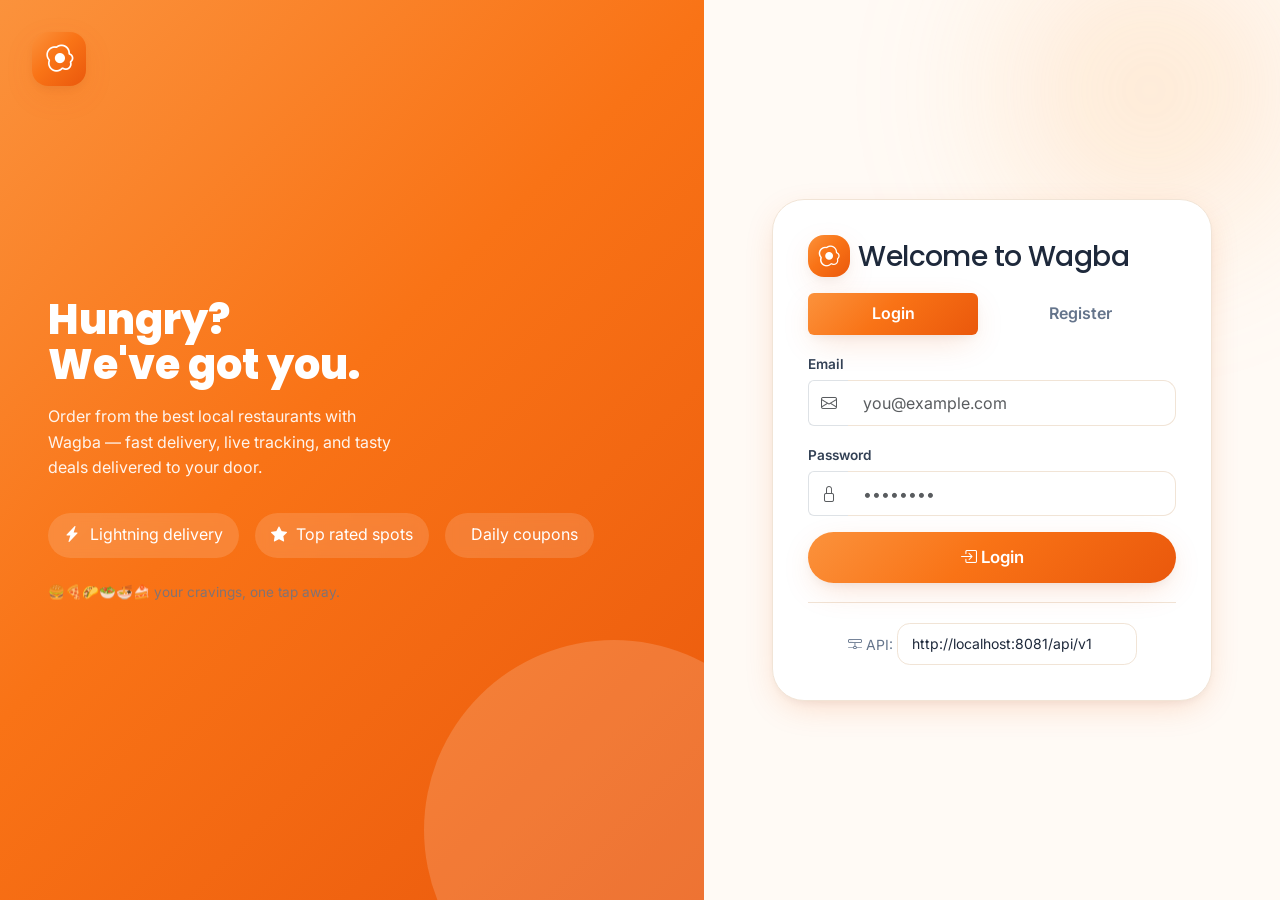
==== wagba-food-delivery-system-Frontend/index.html @ 75e18ef7 "Add vanilla frontend + driver live location & order tracking - Frontend: HTML/CSS/JS (Bootstrap) UI " ====
<!DOCTYPE html>
<html lang="en">
<head>
  <meta charset="UTF-8">
  <meta name="viewport" content="width=device-width, initial-scale=1.0">
  <title>Wagba — Welcome</title>
  <link href="https://cdn.jsdelivr.net/npm/bootstrap@5.3.3/dist/css/bootstrap.min.css" rel="stylesheet">
  <link rel="stylesheet" href="https://cdn.jsdelivr.net/npm/bootstrap-icons@1.11.3/font/bootstrap-icons.css">
  <link href="css/styles.css" rel="stylesheet">
</head>
<body class="bg-orbs">
  <div class="auth-wrap">
    <!-- ASIDE -->
    <aside class="auth-aside">
      <div class="logo-mark anim-float" style="position:absolute; top:2rem; left:2rem;"><i class="bi bi-egg-fried"></i></div>
      <div>
        <div class="big">Hungry?<br>We've got you.</div>
        <p class="sub">Order from the best local restaurants with Wagba — fast delivery, live tracking, and tasty deals delivered to your door.</p>
        <div class="feature-row">
          <div class="f"><i class="bi bi-lightning-charge-fill"></i> Lightning delivery</div>
          <div class="f"><i class="bi bi-star-fill"></i> Top rated spots</div>
          <div class="f"><i class="bi bi-ticket-percent"></i> Daily coupons</div>
        </div>
      </div>
      <div class="muted mt-4" style="opacity:.8; font-size:.85rem;">🍔🍕🌮🥗🍜🍰 your cravings, one tap away.</div>
    </aside>

    <!-- FORM -->
    <main class="auth-form-side">
      <div class="auth-card anim-fade-up">
        <div class="d-flex align-items-center gap-2 mb-3">
          <span class="logo-mark" style="width:42px;height:42px;font-size:1.3rem;"><i class="bi bi-egg-fried"></i></span>
          <h3 class="m-0">Welcome to Wagba</h3>
        </div>

        <ul class="nav nav-pills mb-3 gap-2" id="authTabs">
          <li class="nav-item flex-fill"><a class="nav-link active text-center" href="#" data-step="login">Login</a></li>
          <li class="nav-item flex-fill"><a class="nav-link text-center" href="#" data-step="register">Register</a></li>
        </ul>

        <div id="alertBox"></div>

        <form id="loginForm" onsubmit="return doLogin(event)">
          <div class="mb-3">
            <label class="form-label">Email</label>
            <div class="input-group">
              <span class="input-group-text bg-transparent border-end-0"><i class="bi bi-envelope text-muted"></i></span>
              <input type="email" class="form-control border-start-0" id="loginEmail" placeholder="you@example.com" required>
            </div>
          </div>
          <div class="mb-3">
            <label class="form-label">Password</label>
            <div class="input-group">
              <span class="input-group-text bg-transparent border-end-0"><i class="bi bi-lock text-muted"></i></span>
              <input type="password" class="form-control border-start-0" id="loginPassword" placeholder="••••••••" required>
            </div>
          </div>
          <button class="btn btn-brand w-100 btn-lg"><i class="bi bi-box-arrow-in-right"></i> Login</button>
        </form>

        <form id="registerForm" class="d-none" onsubmit="return doRegister(event)">
          <div class="mb-3">
            <label class="form-label">Full Name</label>
            <input type="text" class="form-control" id="regName" placeholder="John Doe" required>
          </div>
          <div class="mb-3">
            <label class="form-label">Email</label>
            <input type="email" class="form-control" id="regEmail" placeholder="you@example.com" required>
          </div>
          <div class="mb-3">
            <label class="form-label">Password</label>
            <input type="password" class="form-control" id="regPassword" placeholder="min 6 characters" minlength="6" required>
          </div>
          <button class="btn btn-brand w-100 btn-lg"><i class="bi bi-person-plus"></i> Create Account</button>
        </form>

        <div id="verifyBox" class="d-none">
          <div class="empty-state">
            <div class="ico"><i class="bi bi-envelope-check"></i></div>
            <p class="muted small">We sent a verification link/token. Paste the token below to continue.</p>
          </div>
          <div class="mb-3">
            <label class="form-label">Verification token</label>
            <input type="text" class="form-control text-center" id="verifyToken">
          </div>
          <button class="btn btn-brand w-100" onclick="doVerify()">Verify Email</button>
        </div>

        <div id="roleBox" class="d-none">
          <h5 class="text-center mb-3">Choose your role</h5>
          <div class="d-grid gap-2">
            <button class="btn btn-outline-brand" onclick="doSelectRole('CUSTOMER')"><i class="bi bi-bag-heart"></i> Customer</button>
            <button class="btn btn-outline-brand" onclick="doSelectRole('RESTAURANT_OWNER')"><i class="bi bi-shop"></i> Restaurant Owner</button>
            <button class="btn btn-outline-brand" onclick="doSelectRole('DRIVER')"><i class="bi bi-bicycle"></i> Driver</button>
          </div>
        </div>

        <div class="divider"></div>
        <p class="text-center muted small mb-0">
          <i class="bi bi-hdd-network"></i> API:
          <input id="apiInput" class="form-control form-control-sm d-inline" style="width:240px" value="">
        </p>
      </div>
    </main>
  </div>

  <script src="js/common.js"></script>
  <script>
    document.getElementById('apiInput').value = getApiBase();
    document.getElementById('apiInput').addEventListener('change', e => setApiBase(e.target.value));

    document.querySelectorAll('#authTabs .nav-link').forEach(a => {
      a.addEventListener('click', e => {
        e.preventDefault();
        document.querySelectorAll('#authTabs .nav-link').forEach(x => x.classList.remove('active'));
        a.classList.add('active');
        const step = a.dataset.step;
        document.getElementById('loginForm').classList.toggle('d-none', step !== 'login');
        document.getElementById('registerForm').classList.toggle('d-none', step !== 'register');
        clearAlert('alertBox');
      });
    });
    // style active pill
    const style = document.createElement('style');
    style.textContent = '.nav-pills .nav-link.active{background:var(--gradient);color:#fff;box-shadow:var(--shadow-lift);} .nav-pills .nav-link{color:var(--muted);font-weight:600;}';
    document.head.appendChild(style);

    async function doLogin(e) {
      e.preventDefault(); clearAlert('alertBox');
      try {
        const token = await api('/auth/login', 'POST', {
          email: document.getElementById('loginEmail').value,
          password: document.getElementById('loginPassword').value
        }, false);
        await afterAuth(token, true);
      } catch (err) { showAlert('alertBox','danger', err.message); }
    }

    async function doRegister(e) {
      e.preventDefault(); clearAlert('alertBox');
      const email = document.getElementById('regEmail').value;
      const password = document.getElementById('regPassword').value;
      try {
        await api('/auth/register', 'POST', {
          name: document.getElementById('regName').value, email, password
        }, false);
        sessionStorage.setItem('wagba_reg_email', email);
        sessionStorage.setItem('wagba_reg_password', password);
        document.getElementById('registerForm').classList.add('d-none');
        document.getElementById('verifyBox').classList.remove('d-none');
        showAlert('alertBox','success','Registered! Check your email (or server logs) for the token.');
      } catch (err) { showAlert('alertBox','danger', err.message); }
    }

    async function doVerify() {
      clearAlert('alertBox');
      try {
        await api('/auth/verify-email?token=' + encodeURIComponent(document.getElementById('verifyToken').value), 'GET', null, false);
        document.getElementById('verifyBox').classList.add('d-none');
        document.getElementById('roleBox').classList.remove('d-none');
        showAlert('alertBox','success','Email verified!');
      } catch (err) { showAlert('alertBox','danger', err.message); }
    }

    async function doSelectRole(role) {
      clearAlert('alertBox');
      const email = sessionStorage.getItem('wagba_reg_email');
      const password = sessionStorage.getItem('wagba_reg_password');
      try {
        await api('/auth/select-role?email=' + encodeURIComponent(email) + '&role=' + role, 'POST', null, false);
        const token = await api('/auth/login', 'POST', { email, password }, false);
        sessionStorage.removeItem('wagba_reg_email');
        sessionStorage.removeItem('wagba_reg_password');
        await afterAuth(token, true);
      } catch (err) { showAlert('alertBox','danger', err.message); }
    }
  </script>
</body>
</html>
---- wagba-food-delivery-system-Frontend/css/styles.css ----
/* =========================================================
   WAGBA — Design System (vanilla CSS, inspired by React UI)
   Palette: orange brand · amber accent · slate ink
   Fonts: Poppins (display) · Inter (body)
   ========================================================= */
@import url('https://fonts.googleapis.com/css2?family=Inter:wght@400;500;600;700&family=Poppins:wght@500;600;700;800&display=swap');

:root {
  /* brand orange (tailwind orange scale) */
  --brand-50:#FFF7ED; --brand-100:#FFEDD5; --brand-200:#FED7AA; --brand-300:#FDBA74;
  --brand-400:#FB923C; --brand-500:#F97316; --brand-600:#EA580C; --brand-700:#C2410C;
  /* accent amber */
  --accent-400:#FACC15; --accent-500:#EAB308; --accent-600:#CA8A04;
  /* ink slate */
  --ink-50:#F8FAFC; --ink-100:#F1F5F9; --ink-200:#E2E8F0; --ink-300:#CBD5E1;
  --ink-400:#94A3B8; --ink-500:#64748B; --ink-600:#475569; --ink-700:#334155;
  --ink-800:#1E293B; --ink-900:#0F172A; --ink-950:#020617;

  --bg:#FFFaf5;
  --surface:#ffffff;
  --surface-2:#FFF7ED;
  --text:#1E293B;
  --muted:#64748B;
  --border:#F1E4D6;
  --radius:1rem;
  --radius-lg:1.5rem;
  --radius-xl:2rem;
  --shadow-soft:0 2px 16px -2px rgb(2 6 23 / .06), 0 4px 24px -6px rgb(2 6 23 / .05);
  --shadow-lift:0 10px 34px -8px rgb(234 88 12 / .22), 0 4px 12px -4px rgb(2 6 23 / .08);
  --shadow-glow:0 0 0 4px rgb(249 115 22 / .18);
  --gradient:linear-gradient(135deg,#FB923C 0%,#F97316 45%,#EA580C 100%);
  --gradient-soft:linear-gradient(135deg,#FFF7ED 0%,#FFEDD5 100%);
}

[data-theme="dark"] {
  --bg:#0B0F17; --surface:#121826; --surface-2:#1A2233;
  --text:#E2E8F0; --muted:#94A3B8; --border:#243047;
  --brand-50:#FFF7ED; --shadow-soft:0 2px 16px -2px rgb(0 0 0 / .4);
  --shadow-lift:0 10px 34px -8px rgb(249 115 22 / .35);
  --gradient-soft:linear-gradient(135deg,#1A2233 0%,#121826 100%);
}

* { box-sizing:border-box; }
html { scroll-behavior:smooth; }
body {
  margin:0; background:var(--bg); color:var(--text);
  font-family:'Inter',system-ui,sans-serif; line-height:1.6;
  -webkit-font-smoothing:antialiased;
}
h1,h2,h3,h4,h5,.display-font { font-family:'Poppins',sans-serif; letter-spacing:-.02em; }
a { text-decoration:none; color:inherit; }

/* ---------- background decoration ---------- */
.bg-orbs::before, .bg-orbs::after {
  content:""; position:fixed; border-radius:50%; filter:blur(70px); opacity:.35; z-index:-1;
}
.bg-orbs::before { width:420px; height:420px; background:radial-gradient(circle,#FDBA74,transparent 70%); top:-120px; right:-80px; }
.bg-orbs::after { width:360px; height:360px; background:radial-gradient(circle,#FACC15,transparent 70%); bottom:-120px; left:-60px; }

/* ---------- navbar ---------- */
.wagba-nav {
  position:sticky; top:0; z-index:1030;
  display:flex; align-items:center; gap:1rem;
  padding:.7rem 1.4rem;
  background:rgba(255,255,255,.72); backdrop-filter:blur(14px);
  border-bottom:1px solid var(--border);
}
[data-theme="dark"] .wagba-nav { background:rgba(18,24,38,.72); }
.wagba-nav .brand {
  display:flex; align-items:center; gap:.55rem; font-family:'Poppins'; font-weight:800;
  font-size:1.35rem; color:var(--ink-900);
}
.wagba-nav .brand .logo {
  width:38px; height:38px; border-radius:12px; display:grid; place-items:center;
  background:var(--gradient); color:#fff; font-size:1.2rem; box-shadow:var(--shadow-lift);
}
.wagba-nav .spacer { flex:1; }
.chip {
  display:flex; align-items:center; gap:.5rem; padding:.35rem .7rem; border-radius:999px;
  background:var(--surface-2); border:1px solid var(--border); font-size:.85rem;
}
.chip .avatar {
  width:28px; height:28px; border-radius:50%; background:var(--gradient); color:#fff;
  display:grid; place-items:center; font-weight:700; font-size:.8rem;
}
.role-pill { background:var(--brand-500); color:#fff; border:none; }

.icon-btn {
  width:38px; height:38px; border-radius:11px; border:1px solid var(--border);
  background:var(--surface); color:var(--text); display:grid; place-items:center; cursor:pointer;
  transition:.2s;
}
.icon-btn:hover { border-color:var(--brand-400); color:var(--brand-600); transform:translateY(-1px); }

.api-box { display:flex; align-items:center; gap:.4rem; }
.api-box input { width:230px; }

/* ---------- buttons ---------- */
.btn { font-weight:600; border-radius:999px; padding:.6rem 1.25rem; transition:.22s; font-family:'Inter'; }
.btn:focus { box-shadow:var(--shadow-glow); }
.btn-brand { background:var(--gradient); color:#fff; border:none; box-shadow:var(--shadow-lift); }
.btn-brand:hover { color:#fff; transform:translateY(-2px); box-shadow:0 14px 40px -8px rgb(234 88 12 / .4); }
.btn-brand:active { transform:translateY(0); }
.btn-soft { background:var(--brand-50); color:var(--brand-700); border:1px solid var(--brand-200); }
.btn-soft:hover { background:var(--brand-100); color:var(--brand-700); }
.btn-outline-brand { border:1.5px solid var(--brand-400); color:var(--brand-600); background:transparent; }
.btn-outline-brand:hover { background:var(--brand-500); color:#fff; }
.btn-sm { padding:.4rem .9rem; font-size:.85rem; }
.btn-lg { padding:.8rem 1.8rem; font-size:1.05rem; }

/* ---------- cards ---------- */
.card, .wagba-card {
  background:var(--surface); border:1px solid var(--border); border-radius:var(--radius-lg);
  box-shadow:var(--shadow-soft); overflow:hidden; transition:.25s;
}
.card:hover, .wagba-card:hover { transform:translateY(-4px); box-shadow:var(--shadow-lift); }
.card-img-top { background:var(--gradient-soft); height:150px; object-fit:cover; width:100%; }
.card-body { padding:1.1rem 1.2rem; }
.card-title { font-family:'Poppins'; font-weight:700; font-size:1.05rem; margin:0 0 .25rem; }
.card-text { color:var(--muted); font-size:.9rem; }
.card-footer { background:transparent; border-top:1px solid var(--border); padding:.9rem 1.2rem; }

/* ---------- stat cards ---------- */
.stat-card {
  background:var(--surface); border:1px solid var(--border); border-radius:var(--radius-lg);
  padding:1.2rem 1.3rem; box-shadow:var(--shadow-soft); display:flex; align-items:center; gap:1rem;
}
.stat-card .ico { width:48px; height:48px; border-radius:14px; display:grid; place-items:center; font-size:1.4rem; background:var(--brand-50); color:var(--brand-600); }
.stat-card .num { font-family:'Poppins'; font-weight:800; font-size:1.6rem; line-height:1; }
.stat-card .lbl { color:var(--muted); font-size:.85rem; }

/* ---------- badges ---------- */
.badge { font-weight:600; border-radius:999px; padding:.35em .7em; font-size:.72rem; }
.badge.bg-warning { background:var(--accent-400)!important; color:#3b2f00!important; }
.badge.bg-success { background:#16a34a!important; color:#fff!important; }
.badge.bg-danger { background:#ef4444!important; color:#fff!important; }
.badge.bg-info { background:#0ea5e9!important; color:#fff!important; }
.badge.bg-primary { background:var(--brand-500)!important; color:#fff!important; }
.badge.bg-secondary { background:var(--ink-400)!important; color:#fff!important; }
.badge.bg-light { background:var(--surface-2)!important; color:var(--brand-700)!important; border:1px solid var(--border); }

/* ---------- forms ---------- */
.form-control, .form-select {
  border-radius:.8rem; padding:.6rem .9rem; border:1px solid var(--border);
  background:var(--surface); color:var(--text); transition:.2s;
}
.form-control:focus, .form-select:focus {
  border-color:var(--brand-400); box-shadow:var(--shadow-glow); background:var(--surface);
}
.form-label { font-weight:600; font-size:.85rem; color:var(--ink-700); margin-bottom:.3rem; }

/* ---------- tables ---------- */
.table { --bs-table-bg:transparent; }
.table > :not(caption) > * > * { border-color:var(--border); padding:.85rem 1rem; }
.table thead th { font-family:'Poppins'; font-size:.8rem; text-transform:uppercase; letter-spacing:.04em; color:var(--muted); }
.table tbody tr { transition:.15s; }
.table tbody tr:hover { background:var(--surface-2); }

/* ---------- alerts ---------- */
.alert { border-radius:var(--radius); border:none; }
.alert-success { background:#dcfce7; color:#14532d; }
.alert-danger { background:#fee2e2; color:#7f1d1d; }
.alert-warning { background:#fef9c3; color:#713f12; }
.alert-info { background:#e0f2fe; color:#0c4a6e; }

/* ---------- sidebar (dashboards) ---------- */
.dash-layout { display:flex; min-height:100vh; }
.wagba-side {
  width:250px; flex-shrink:0; padding:1.4rem 1rem; border-right:1px solid var(--border);
  background:var(--surface); position:sticky; top:0; height:100vh; overflow:auto;
}
.wagba-side .side-brand { display:flex; align-items:center; gap:.6rem; font-family:'Poppins'; font-weight:800; font-size:1.2rem; margin-bottom:1.4rem; }
.wagba-side .nav-link {
  display:flex; align-items:center; gap:.75rem; padding:.7rem .9rem; border-radius:.9rem;
  color:var(--muted); font-weight:500; transition:.18s; margin-bottom:.25rem;
}
.wagba-side .nav-link i { font-size:1.1rem; }
.wagba-side .nav-link:hover { background:var(--surface-2); color:var(--brand-600); }
.wagba-side .nav-link.active { background:var(--gradient); color:#fff; box-shadow:var(--shadow-lift); }
.wagba-main { flex:1; padding:1.8rem 2rem; min-width:0; }
.section-title { font-family:'Poppins'; font-weight:700; margin:.2rem 0 1.2rem; }

/* ---------- hero (auth) ---------- */
.auth-wrap { display:grid; grid-template-columns:1.1fr .9fr; min-height:100vh; }
.auth-aside {
  background:var(--gradient); color:#fff; padding:3rem; display:flex; flex-direction:column; justify-content:center;
  position:relative; overflow:hidden;
}
.auth-aside::after {
  content:""; position:absolute; width:380px; height:380px; border-radius:50%;
  background:rgba(255,255,255,.16); bottom:-120px; right:-100px;
}
.auth-aside .big { font-family:'Poppins'; font-weight:800; font-size:2.6rem; line-height:1.1; }
.auth-aside .sub { opacity:.92; max-width:36ch; margin-top:1rem; }
.auth-card {
  background:var(--surface); border:1px solid var(--border); border-radius:var(--radius-xl);
  box-shadow:var(--shadow-lift); padding:2.2rem; width:100%; max-width:440px;
}
.auth-form-side { display:grid; place-items:center; padding:2rem; }
.feature-row { display:flex; gap:1rem; margin-top:2rem; flex-wrap:wrap; }
.feature-row .f { display:flex; align-items:center; gap:.6rem; background:rgba(255,255,255,.14); padding:.6rem 1rem; border-radius:999px; backdrop-filter:blur(6px); }

/* ---------- logo mark ---------- */
.logo-mark {
  width:54px; height:54px; border-radius:16px; display:grid; place-items:center;
  background:var(--gradient); color:#fff; font-size:1.7rem; box-shadow:var(--shadow-lift);
}

/* ---------- misc ---------- */
.divider { height:1px; background:var(--border); margin:1.2rem 0; }
.muted { color:var(--muted); }
.empty-state { text-align:center; padding:3rem 1rem; color:var(--muted); }
.empty-state .ico { font-size:2.6rem; opacity:.5; }
.price-tag { font-family:'Poppins'; font-weight:700; color:var(--brand-600); }
.star { color:var(--accent-500); }

/* ---------- toast ---------- */
.toast-wrap { position:fixed; top:1rem; right:1rem; z-index:1090; display:flex; flex-direction:column; gap:.6rem; }
.toast-wagba {
  min-width:260px; max-width:360px; background:var(--surface); border:1px solid var(--border);
  border-left:4px solid var(--brand-500); border-radius:.9rem; padding:.8rem 1rem;
  box-shadow:var(--shadow-lift); animation:fade-up .35s ease both;
}
.toast-wagba.ok { border-left-color:#16a34a; }
.toast-wagba.err { border-left-color:#ef4444; }
.toast-wagba .t-title { font-weight:700; font-size:.9rem; }
.toast-wagba .t-msg { font-size:.85rem; color:var(--muted); }

/* ---------- modal ---------- */
.modal-content { border:none; border-radius:var(--radius-lg); box-shadow:var(--shadow-lift); background:var(--surface); }
.modal-header, .modal-footer { border-color:var(--border); }

/* ---------- animations ---------- */
@keyframes fade-up { 0%{opacity:0; transform:translateY(12px);} 100%{opacity:1; transform:translateY(0);} }
@keyframes pulse-ring { 0%{transform:scale(.85); opacity:.7;} 100%{transform:scale(1.6); opacity:0;} }
@keyframes floaty { 0%,100%{transform:translateY(0);} 50%{transform:translateY(-8px);} }
.anim-fade-up { animation:fade-up .5s ease both; }
.anim-float { animation:floaty 4s ease-in-out infinite; }
.pulse-dot { position:relative; }
.pulse-dot::after { content:""; position:absolute; inset:0; border-radius:50%; background:var(--brand-500); animation:pulse-ring 1.6s infinite; }

/* ---------- responsive ---------- */
@media (max-width: 920px) {
  .auth-wrap { grid-template-columns:1fr; }
  .auth-aside { display:none; }
  .dash-layout { flex-direction:column; }
  .wagba-side { width:100%; height:auto; position:static; border-right:none; border-bottom:1px solid var(--border); display:flex; gap:.4rem; overflow:auto; }
  .wagba-side .nav-link { margin-bottom:0; white-space:nowrap; }
  .wagba-side .side-brand { display:none; }
  .api-box input { width:140px; }
}
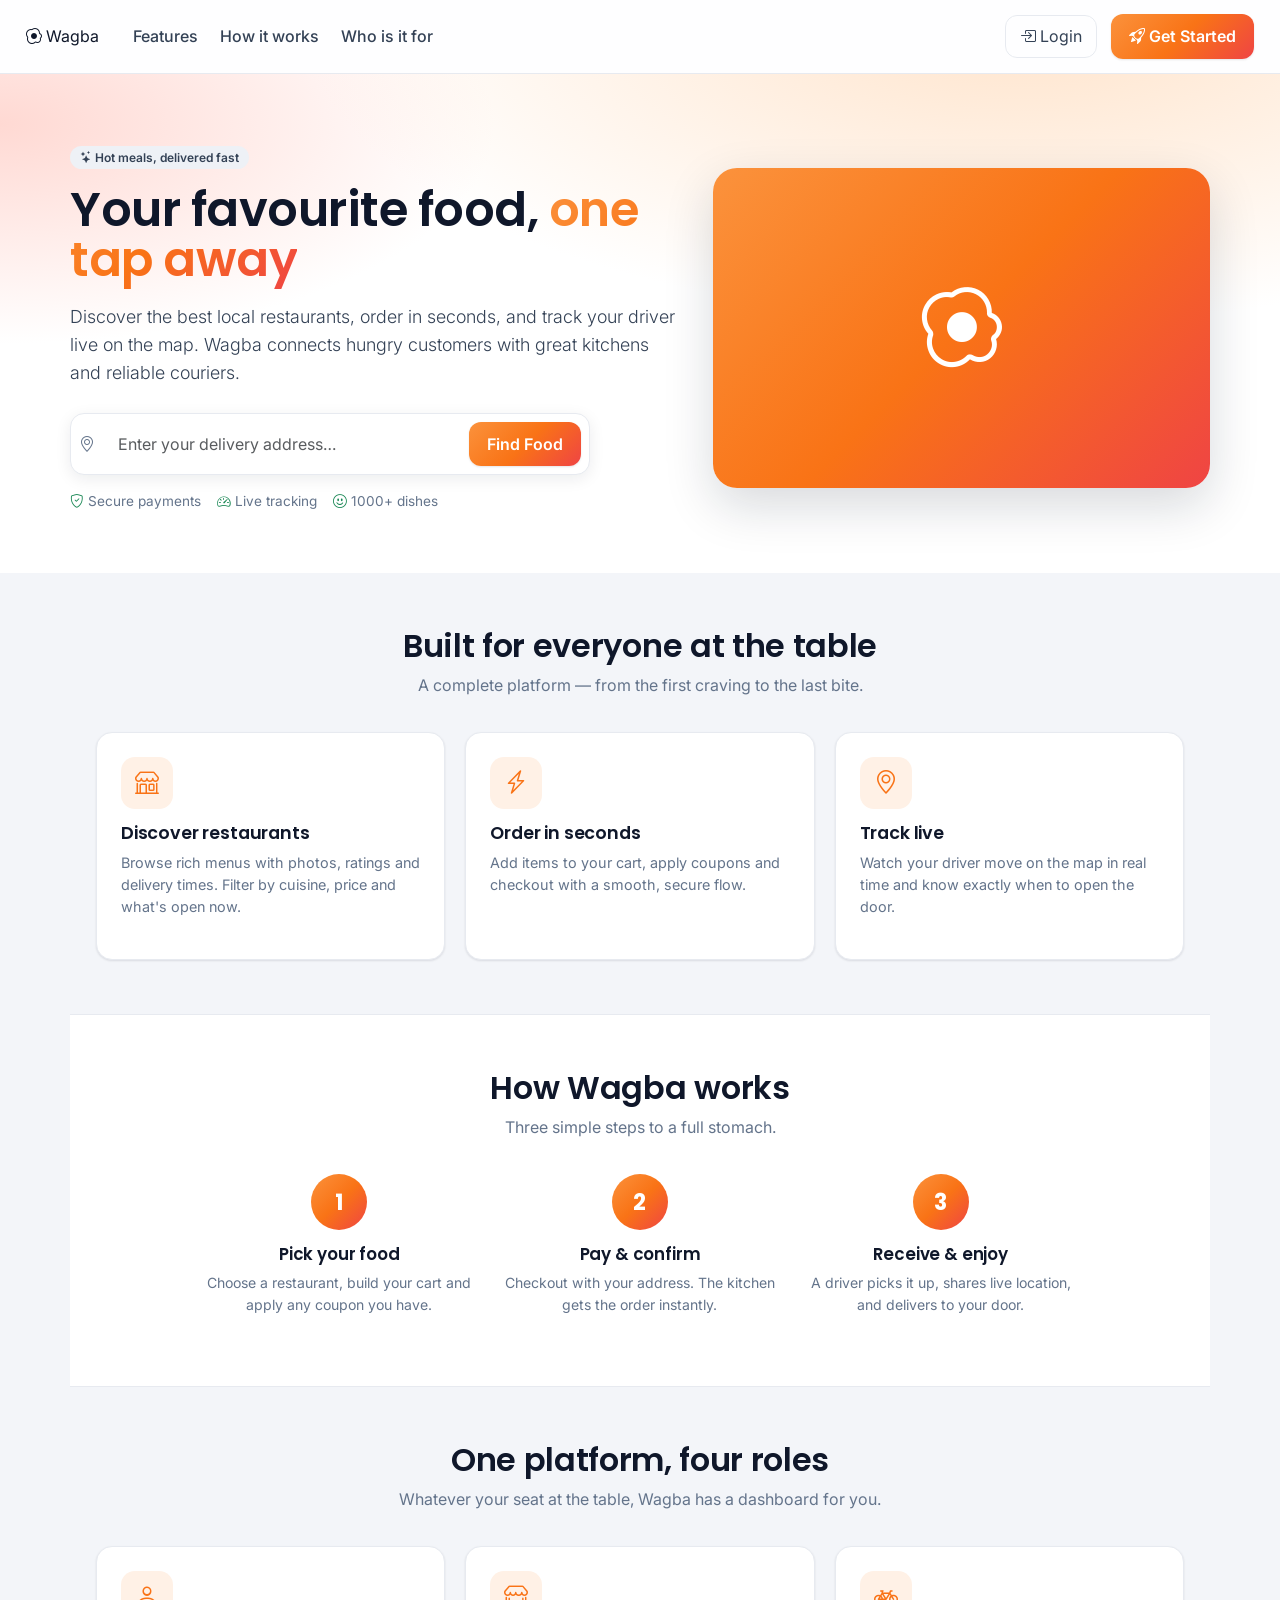
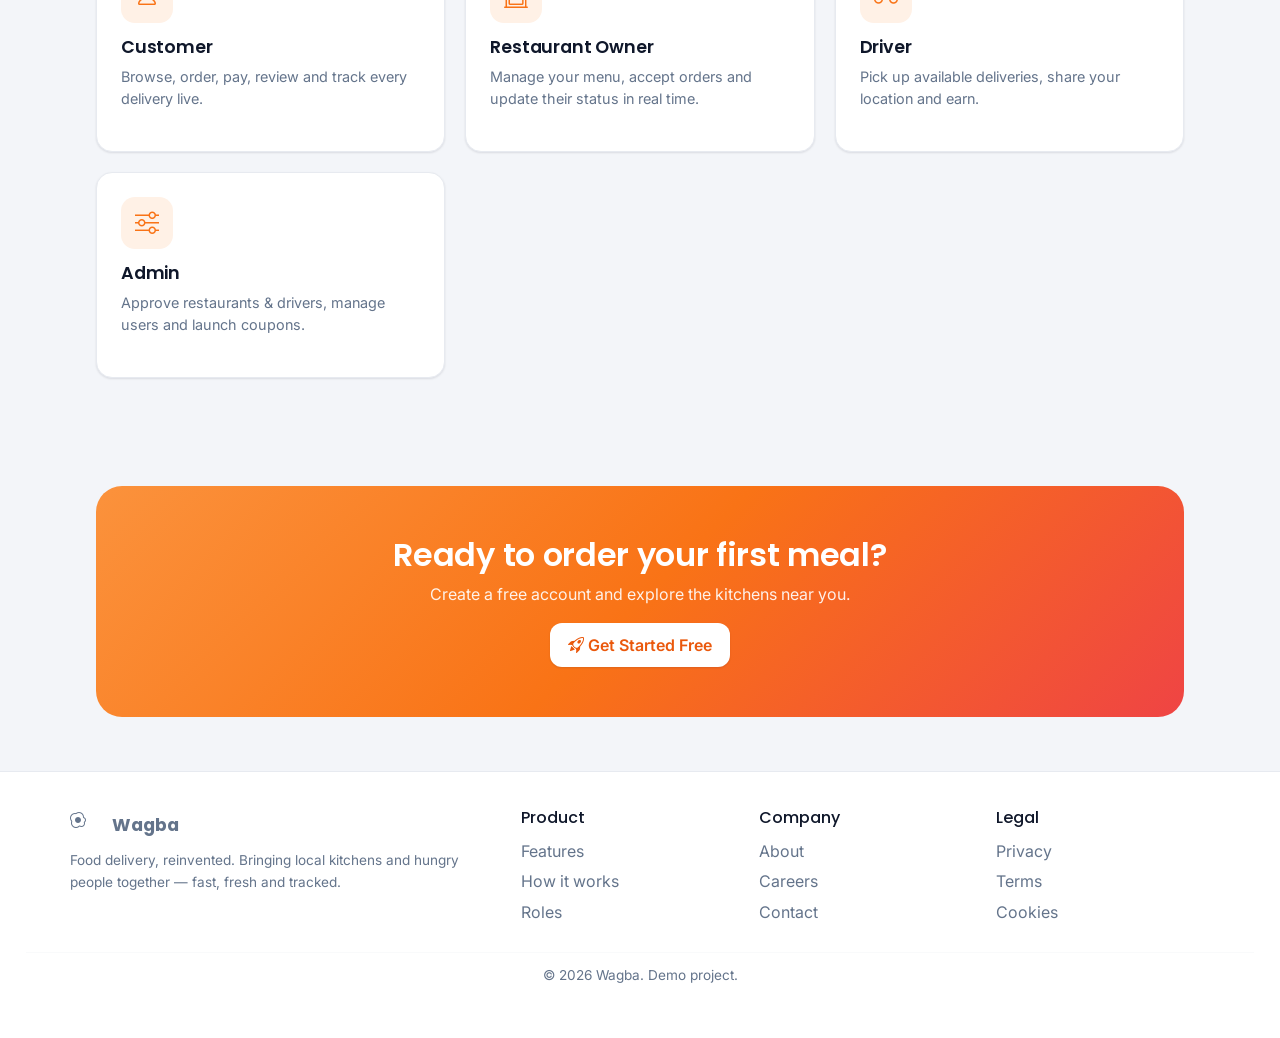
==== commit e8480c4d: "Redesign Wagba frontend with professional role dashboards; fix admin/users null-role NPE" ====
--- a/wagba-food-delivery-system-Frontend/index.html
+++ b/wagba-food-delivery-system-Frontend/index.html
@@ -3,177 +3,266 @@
 <head>
   <meta charset="UTF-8">
   <meta name="viewport" content="width=device-width, initial-scale=1.0">
-  <title>Wagba — Welcome</title>
+  <title>Wagba — Food Delivery, reinvented</title>
+  <link href="https://fonts.googleapis.com/css2?family=Inter:wght@400;500;600;700&family=Poppins:wght@500;600;700&display=swap" rel="stylesheet">
   <link href="https://cdn.jsdelivr.net/npm/bootstrap@5.3.3/dist/css/bootstrap.min.css" rel="stylesheet">
-  <link rel="stylesheet" href="https://cdn.jsdelivr.net/npm/bootstrap-icons@1.11.3/font/bootstrap-icons.css">
+  <link href="https://cdn.jsdelivr.net/npm/bootstrap-icons@1.11.3/font/bootstrap-icons.min.css" rel="stylesheet">
   <link href="css/styles.css" rel="stylesheet">
 </head>
-<body class="bg-orbs">
-  <div class="auth-wrap">
-    <!-- ASIDE -->
-    <aside class="auth-aside">
-      <div class="logo-mark anim-float" style="position:absolute; top:2rem; left:2rem;"><i class="bi bi-egg-fried"></i></div>
-      <div>
-        <div class="big">Hungry?<br>We've got you.</div>
-        <p class="sub">Order from the best local restaurants with Wagba — fast delivery, live tracking, and tasty deals delivered to your door.</p>
-        <div class="feature-row">
-          <div class="f"><i class="bi bi-lightning-charge-fill"></i> Lightning delivery</div>
-          <div class="f"><i class="bi bi-star-fill"></i> Top rated spots</div>
-          <div class="f"><i class="bi bi-ticket-percent"></i> Daily coupons</div>
-        </div>
+<body>
+
+<!-- Landing nav -->
+<nav class="landing-nav">
+  <a class="brand" href="index.html"><span class="logo"><i class="bi bi-egg-fried"></i></span> Wagba</a>
+  <div class="links">
+    <a href="#features">Features</a>
+    <a href="#how">How it works</a>
+    <a href="#roles">Who is it for</a>
+  </div>
+  <div class="spacer"></div>
+  <button class="btn-ghost" onclick="openAuth('login')"><i class="bi bi-box-arrow-in-right"></i> Login</button>
+  <button class="btn-brand" onclick="openAuth('register')"><i class="bi bi-rocket-takeoff"></i> Get Started</button>
+</nav>
+
+<!-- Hero -->
+<header class="hero">
+  <div class="hero-grid">
+    <div>
+      <span class="badge-soft"><i class="bi bi-stars"></i> Hot meals, delivered fast</span>
+      <h1 class="mt-3">Your favourite food, <span class="gradient-text">one tap away</span></h1>
+      <p class="lead">Discover the best local restaurants, order in seconds, and track your driver live on the map. Wagba connects hungry customers with great kitchens and reliable couriers.</p>
+      <div class="hero-search">
+        <i class="bi bi-geo-alt" style="align-self:center;color:var(--muted)"></i>
+        <input id="heroSearch" class="form-control" placeholder="Enter your delivery address…">
+        <button class="btn-brand" onclick="openAuth('register')">Find Food</button>
       </div>
-      <div class="muted mt-4" style="opacity:.8; font-size:.85rem;">🍔🍕🌮🥗🍜🍰 your cravings, one tap away.</div>
-    </aside>
-
-    <!-- FORM -->
-    <main class="auth-form-side">
-      <div class="auth-card anim-fade-up">
-        <div class="d-flex align-items-center gap-2 mb-3">
-          <span class="logo-mark" style="width:42px;height:42px;font-size:1.3rem;"><i class="bi bi-egg-fried"></i></span>
-          <h3 class="m-0">Welcome to Wagba</h3>
-        </div>
-
-        <ul class="nav nav-pills mb-3 gap-2" id="authTabs">
-          <li class="nav-item flex-fill"><a class="nav-link active text-center" href="#" data-step="login">Login</a></li>
-          <li class="nav-item flex-fill"><a class="nav-link text-center" href="#" data-step="register">Register</a></li>
-        </ul>
+      <div class="mt-3 d-flex gap-3 small muted">
+        <span><i class="bi bi-shield-check text-success"></i> Secure payments</span>
+        <span><i class="bi bi-speedometer2 text-success"></i> Live tracking</span>
+        <span><i class="bi bi-emoji-smile text-success"></i> 1000+ dishes</span>
+      </div>
+    </div>
+    <div class="hero-art">
+      <i class="bi bi-egg-fried"></i>
+    </div>
+  </div>
+</header>
+
+<!-- Features -->
+<section class="section" id="features">
+  <h2>Built for everyone at the table</h2>
+  <p class="lead-c">A complete platform — from the first craving to the last bite.</p>
+  <div class="feat-grid">
+    <div class="feat">
+      <div class="ic"><i class="bi bi-shop"></i></div>
+      <h4>Discover restaurants</h4>
+      <p>Browse rich menus with photos, ratings and delivery times. Filter by cuisine, price and what's open now.</p>
+    </div>
+    <div class="feat">
+      <div class="ic"><i class="bi bi-lightning-charge"></i></div>
+      <h4>Order in seconds</h4>
+      <p>Add items to your cart, apply coupons and checkout with a smooth, secure flow.</p>
+    </div>
+    <div class="feat">
+      <div class="ic"><i class="bi bi-geo-alt"></i></div>
+      <h4>Track live</h4>
+      <p>Watch your driver move on the map in real time and know exactly when to open the door.</p>
+    </div>
+  </div>
+</section>
+
+<!-- How it works -->
+<section class="section" id="how" style="background:var(--surface);border-top:1px solid var(--line);border-bottom:1px solid var(--line);">
+  <h2>How Wagba works</h2>
+  <p class="lead-c">Three simple steps to a full stomach.</p>
+  <div class="steps">
+    <div class="step-card">
+      <div class="num">1</div>
+      <h5>Pick your food</h5>
+      <p>Choose a restaurant, build your cart and apply any coupon you have.</p>
+    </div>
+    <div class="step-card">
+      <div class="num">2</div>
+      <h5>Pay & confirm</h5>
+      <p>Checkout with your address. The kitchen gets the order instantly.</p>
+    </div>
+    <div class="step-card">
+      <div class="num">3</div>
+      <h5>Receive & enjoy</h5>
+      <p>A driver picks it up, shares live location, and delivers to your door.</p>
+    </div>
+  </div>
+</section>
+
+<!-- Roles -->
+<section class="section" id="roles">
+  <h2>One platform, four roles</h2>
+  <p class="lead-c">Whatever your seat at the table, Wagba has a dashboard for you.</p>
+  <div class="feat-grid">
+    <div class="feat">
+      <div class="ic"><i class="bi bi-person"></i></div>
+      <h4>Customer</h4>
+      <p>Browse, order, pay, review and track every delivery live.</p>
+    </div>
+    <div class="feat">
+      <div class="ic"><i class="bi bi-shop-window"></i></div>
+      <h4>Restaurant Owner</h4>
+      <p>Manage your menu, accept orders and update their status in real time.</p>
+    </div>
+    <div class="feat">
+      <div class="ic"><i class="bi bi-bicycle"></i></div>
+      <h4>Driver</h4>
+      <p>Pick up available deliveries, share your location and earn.</p>
+    </div>
+    <div class="feat">
+      <div class="ic"><i class="bi bi-sliders"></i></div>
+      <h4>Admin</h4>
+      <p>Approve restaurants & drivers, manage users and launch coupons.</p>
+    </div>
+  </div>
+</section>
+
+<!-- CTA -->
+<section class="section">
+  <div class="cta">
+    <h2>Ready to order your first meal?</h2>
+    <p>Create a free account and explore the kitchens near you.</p>
+    <button class="btn-brand" style="background:#fff;color:var(--brand-dark)" onclick="openAuth('register')"><i class="bi bi-rocket-takeoff"></i> Get Started Free</button>
+  </div>
+</section>
+
+<!-- Footer -->
+<footer class="footer">
+  <div class="grid">
+    <div>
+      <div class="d-flex align-center gap-2 mb-2"><span class="logo" style="width:34px;height:34px;font-size:1rem"><i class="bi bi-egg-fried"></i></span> <b style="font-family:var(--display);font-size:1.1rem">Wagba</b></div>
+      <p class="small">Food delivery, reinvented. Bringing local kitchens and hungry people together — fast, fresh and tracked.</p>
+    </div>
+    <div><h6>Product</h6><a href="#features">Features</a><a href="#how">How it works</a><a href="#roles">Roles</a></div>
+    <div><h6>Company</h6><a href="#">About</a><a href="#">Careers</a><a href="#">Contact</a></div>
+    <div><h6>Legal</h6><a href="#">Privacy</a><a href="#">Terms</a><a href="#">Cookies</a></div>
+  </div>
+  <hr style="border-color:var(--line);margin:24px 0 12px">
+  <p class="small text-center">© 2026 Wagba. Demo project.</p>
+</footer>
+
+<!-- Auth Modal -->
+<div class="modal fade" id="authModal" tabindex="-1">
+  <div class="modal-dialog modal-dialog-centered">
+    <div class="modal-content">
+      <div class="modal-body p-4">
+        <div class="d-flex justify-between align-center mb-3">
+          <h4 class="modal-title" id="authTitle">Welcome back</h4>
+          <button class="icon-btn" data-bs-dismiss="modal"><i class="bi bi-x-lg"></i></button>
+        </div>
+
+        <div class="auth-tabs mb-3">
+          <button id="tabLogin" class="active" onclick="setAuthTab('login')">Login</button>
+          <button id="tabRegister" onclick="setAuthTab('register')">Register</button>
+        </div>
 
         <div id="alertBox"></div>
 
-        <form id="loginForm" onsubmit="return doLogin(event)">
-          <div class="mb-3">
-            <label class="form-label">Email</label>
-            <div class="input-group">
-              <span class="input-group-text bg-transparent border-end-0"><i class="bi bi-envelope text-muted"></i></span>
-              <input type="email" class="form-control border-start-0" id="loginEmail" placeholder="you@example.com" required>
-            </div>
+        <!-- Login -->
+        <div id="loginView">
+          <div class="mb-2"><label class="form-label">Email</label><input id="lEmail" class="form-control" placeholder="you@example.com"></div>
+          <div class="mb-3"><label class="form-label">Password</label><input id="lPass" type="password" class="form-control" placeholder="••••••••"></div>
+          <button class="btn-brand w-100" onclick="doLogin()">Login</button>
+          <div class="mt-2 text-center small"><a href="#" onclick="setAuthTab('forgot');return false;">Forgot password?</a></div>
+        </div>
+
+        <!-- Register -->
+        <div id="registerView" class="d-none">
+          <div class="mb-2"><label class="form-label">Full name</label><input id="rName" class="form-control" placeholder="Ahmed"></div>
+          <div class="mb-2"><label class="form-label">Email</label><input id="rEmail" class="form-control" placeholder="you@example.com"></div>
+          <div class="mb-2"><label class="form-label">Password</label><input id="rPass" type="password" class="form-control" placeholder="At least 8 characters"></div>
+          <div class="mb-3"><label class="form-label">I want to</label>
+            <select id="rRole" class="form-select">
+              <option value="CUSTOMER">Order food (Customer)</option>
+              <option value="RESTAURANT_OWNER">Open a restaurant</option>
+              <option value="DRIVER">Deliver with Wagba</option>
+            </select></div>
+          <button class="btn-brand w-100" onclick="doRegister()">Create account</button>
+        </div>
+
+        <!-- Verify -->
+        <div id="verifyView" class="d-none">
+          <p class="text-muted small">We sent a verification code to your email. Paste it below to activate your account.</p>
+          <div class="mb-2"><label class="form-label">Verification code</label><input id="vToken" class="form-control" placeholder="code from email / DB"></div>
+          <button class="btn-brand w-100" onclick="doVerify()">Verify email</button>
+        </div>
+
+        <!-- Forgot -->
+        <div id="forgotView" class="d-none">
+          <div class="mb-2"><label class="form-label">Email</label><input id="fEmail" class="form-control" placeholder="you@example.com"></div>
+          <button class="btn-brand w-100" onclick="doForgot()">Send reset link</button>
+          <div id="resetBox" class="mt-3 d-none">
+            <div class="mb-2"><label class="form-label">Reset code</label><input id="fToken" class="form-control" placeholder="code"></div>
+            <div class="mb-2"><label class="form-label">New password</label><input id="fNew" type="password" class="form-control"></div>
+            <button class="btn-brand w-100" onclick="doReset()">Reset password</button>
           </div>
-          <div class="mb-3">
-            <label class="form-label">Password</label>
-            <div class="input-group">
-              <span class="input-group-text bg-transparent border-end-0"><i class="bi bi-lock text-muted"></i></span>
-              <input type="password" class="form-control border-start-0" id="loginPassword" placeholder="••••••••" required>
-            </div>
-          </div>
-          <button class="btn btn-brand w-100 btn-lg"><i class="bi bi-box-arrow-in-right"></i> Login</button>
-        </form>
-
-        <form id="registerForm" class="d-none" onsubmit="return doRegister(event)">
-          <div class="mb-3">
-            <label class="form-label">Full Name</label>
-            <input type="text" class="form-control" id="regName" placeholder="John Doe" required>
-          </div>
-          <div class="mb-3">
-            <label class="form-label">Email</label>
-            <input type="email" class="form-control" id="regEmail" placeholder="you@example.com" required>
-          </div>
-          <div class="mb-3">
-            <label class="form-label">Password</label>
-            <input type="password" class="form-control" id="regPassword" placeholder="min 6 characters" minlength="6" required>
-          </div>
-          <button class="btn btn-brand w-100 btn-lg"><i class="bi bi-person-plus"></i> Create Account</button>
-        </form>
-
-        <div id="verifyBox" class="d-none">
-          <div class="empty-state">
-            <div class="ico"><i class="bi bi-envelope-check"></i></div>
-            <p class="muted small">We sent a verification link/token. Paste the token below to continue.</p>
-          </div>
-          <div class="mb-3">
-            <label class="form-label">Verification token</label>
-            <input type="text" class="form-control text-center" id="verifyToken">
-          </div>
-          <button class="btn btn-brand w-100" onclick="doVerify()">Verify Email</button>
-        </div>
-
-        <div id="roleBox" class="d-none">
-          <h5 class="text-center mb-3">Choose your role</h5>
-          <div class="d-grid gap-2">
-            <button class="btn btn-outline-brand" onclick="doSelectRole('CUSTOMER')"><i class="bi bi-bag-heart"></i> Customer</button>
-            <button class="btn btn-outline-brand" onclick="doSelectRole('RESTAURANT_OWNER')"><i class="bi bi-shop"></i> Restaurant Owner</button>
-            <button class="btn btn-outline-brand" onclick="doSelectRole('DRIVER')"><i class="bi bi-bicycle"></i> Driver</button>
-          </div>
-        </div>
-
-        <div class="divider"></div>
-        <p class="text-center muted small mb-0">
-          <i class="bi bi-hdd-network"></i> API:
-          <input id="apiInput" class="form-control form-control-sm d-inline" style="width:240px" value="">
-        </p>
+        </div>
       </div>
-    </main>
-  </div>
-
-  <script src="js/common.js"></script>
-  <script>
-    document.getElementById('apiInput').value = getApiBase();
-    document.getElementById('apiInput').addEventListener('change', e => setApiBase(e.target.value));
-
-    document.querySelectorAll('#authTabs .nav-link').forEach(a => {
-      a.addEventListener('click', e => {
-        e.preventDefault();
-        document.querySelectorAll('#authTabs .nav-link').forEach(x => x.classList.remove('active'));
-        a.classList.add('active');
-        const step = a.dataset.step;
-        document.getElementById('loginForm').classList.toggle('d-none', step !== 'login');
-        document.getElementById('registerForm').classList.toggle('d-none', step !== 'register');
-        clearAlert('alertBox');
-      });
-    });
-    // style active pill
-    const style = document.createElement('style');
-    style.textContent = '.nav-pills .nav-link.active{background:var(--gradient);color:#fff;box-shadow:var(--shadow-lift);} .nav-pills .nav-link{color:var(--muted);font-weight:600;}';
-    document.head.appendChild(style);
-
-    async function doLogin(e) {
-      e.preventDefault(); clearAlert('alertBox');
-      try {
-        const token = await api('/auth/login', 'POST', {
-          email: document.getElementById('loginEmail').value,
-          password: document.getElementById('loginPassword').value
-        }, false);
-        await afterAuth(token, true);
-      } catch (err) { showAlert('alertBox','danger', err.message); }
-    }
-
-    async function doRegister(e) {
-      e.preventDefault(); clearAlert('alertBox');
-      const email = document.getElementById('regEmail').value;
-      const password = document.getElementById('regPassword').value;
-      try {
-        await api('/auth/register', 'POST', {
-          name: document.getElementById('regName').value, email, password
-        }, false);
-        sessionStorage.setItem('wagba_reg_email', email);
-        sessionStorage.setItem('wagba_reg_password', password);
-        document.getElementById('registerForm').classList.add('d-none');
-        document.getElementById('verifyBox').classList.remove('d-none');
-        showAlert('alertBox','success','Registered! Check your email (or server logs) for the token.');
-      } catch (err) { showAlert('alertBox','danger', err.message); }
-    }
-
-    async function doVerify() {
-      clearAlert('alertBox');
-      try {
-        await api('/auth/verify-email?token=' + encodeURIComponent(document.getElementById('verifyToken').value), 'GET', null, false);
-        document.getElementById('verifyBox').classList.add('d-none');
-        document.getElementById('roleBox').classList.remove('d-none');
-        showAlert('alertBox','success','Email verified!');
-      } catch (err) { showAlert('alertBox','danger', err.message); }
-    }
-
-    async function doSelectRole(role) {
-      clearAlert('alertBox');
-      const email = sessionStorage.getItem('wagba_reg_email');
-      const password = sessionStorage.getItem('wagba_reg_password');
-      try {
-        await api('/auth/select-role?email=' + encodeURIComponent(email) + '&role=' + role, 'POST', null, false);
-        const token = await api('/auth/login', 'POST', { email, password }, false);
-        sessionStorage.removeItem('wagba_reg_email');
-        sessionStorage.removeItem('wagba_reg_password');
-        await afterAuth(token, true);
-      } catch (err) { showAlert('alertBox','danger', err.message); }
-    }
-  </script>
+    </div>
+  </div>
+</div>
+
+<script src="https://cdn.jsdelivr.net/npm/bootstrap@5.3.3/dist/js/bootstrap.bundle.min.js"></script>
+<script src="js/common.js"></script>
+<script>
+  let _pendingEmail = '';
+  function openAuth(tab) { setAuthTab(tab || 'login'); new bootstrap.Modal(document.getElementById('authModal')).show(); }
+  function setAuthTab(tab) {
+    ['login','register','verify','forgot'].forEach(t => document.getElementById(t+'View').classList.toggle('d-none', t!==tab));
+    document.getElementById('tabLogin').classList.toggle('active', tab==='login');
+    document.getElementById('tabRegister').classList.toggle('active', tab==='register');
+    document.getElementById('authTitle').textContent = tab==='register' ? 'Create your account' : tab==='forgot' ? 'Reset password' : 'Welcome back';
+    clearAlert('alertBox');
+  }
+  async function doLogin() {
+    clearAlert('alertBox');
+    try {
+      const res = await api('/auth/login','POST',{ email: document.getElementById('lEmail').value, password: document.getElementById('lPass').value }, false);
+      await afterAuth(res, true);
+    } catch(e){ showAlert('alertBox','danger',e.message); }
+  }
+  async function doRegister() {
+    clearAlert('alertBox');
+    const body = { name:document.getElementById('rName').value, email:document.getElementById('rEmail').value,
+      password:document.getElementById('rPass').value, role:document.getElementById('rRole').value };
+    try {
+      await api('/auth/register','POST',body,false);
+      _pendingEmail = body.email;
+      showAlert('alertBox','success','Account created! Verify your email to continue.');
+      setAuthTab('verify');
+    } catch(e){ showAlert('alertBox','danger',e.message); }
+  }
+  async function doVerify() {
+    clearAlert('alertBox');
+    try {
+      await api('/auth/verify-email','POST',{ email:_pendingEmail, token:document.getElementById('vToken').value }, false);
+      showAlert('alertBox','success','Email verified! Now pick your role.');
+      await api('/auth/select-role','POST',{ email:_pendingEmail, role:document.getElementById('rRole').value }, false);
+      showAlert('alertBox','success','Role selected — please login.');
+      setAuthTab('login');
+    } catch(e){ showAlert('alertBox','danger',e.message); }
+  }
+  async function doForgot() {
+    clearAlert('alertBox');
+    try {
+      await api('/auth/forgot-password','POST',{ email:document.getElementById('fEmail').value }, false);
+      showAlert('alertBox','success','If the email exists, a reset code was sent.');
+      document.getElementById('resetBox').classList.remove('d-none');
+    } catch(e){ showAlert('alertBox','danger',e.message); }
+  }
+  async function doReset() {
+    clearAlert('alertBox');
+    try {
+      await api('/auth/reset-password','POST',{ email:document.getElementById('fEmail').value, token:document.getElementById('fToken').value, newPassword:document.getElementById('fNew').value }, false);
+      showAlert('alertBox','success','Password reset! You can login now.');
+      setAuthTab('login');
+    } catch(e){ showAlert('alertBox','danger',e.message); }
+  }
+</script>
 </body>
 </html>
--- a/wagba-food-delivery-system-Frontend/css/styles.css
+++ b/wagba-food-delivery-system-Frontend/css/styles.css
@@ -1,251 +1,301 @@
-/* =========================================================
-   WAGBA — Design System (vanilla CSS, inspired by React UI)
-   Palette: orange brand · amber accent · slate ink
-   Fonts: Poppins (display) · Inter (body)
-   ========================================================= */
-@import url('https://fonts.googleapis.com/css2?family=Inter:wght@400;500;600;700&family=Poppins:wght@500;600;700;800&display=swap');
+/* ============================================================
+   Wagba — Professional Food Delivery UI
+   Design system: orange brand, slate ink, soft surfaces
+   ============================================================ */
 
 :root {
-  /* brand orange (tailwind orange scale) */
-  --brand-50:#FFF7ED; --brand-100:#FFEDD5; --brand-200:#FED7AA; --brand-300:#FDBA74;
-  --brand-400:#FB923C; --brand-500:#F97316; --brand-600:#EA580C; --brand-700:#C2410C;
-  /* accent amber */
-  --accent-400:#FACC15; --accent-500:#EAB308; --accent-600:#CA8A04;
-  /* ink slate */
-  --ink-50:#F8FAFC; --ink-100:#F1F5F9; --ink-200:#E2E8F0; --ink-300:#CBD5E1;
-  --ink-400:#94A3B8; --ink-500:#64748B; --ink-600:#475569; --ink-700:#334155;
-  --ink-800:#1E293B; --ink-900:#0F172A; --ink-950:#020617;
-
-  --bg:#FFFaf5;
-  --surface:#ffffff;
-  --surface-2:#FFF7ED;
-  --text:#1E293B;
-  --muted:#64748B;
-  --border:#F1E4D6;
-  --radius:1rem;
-  --radius-lg:1.5rem;
-  --radius-xl:2rem;
-  --shadow-soft:0 2px 16px -2px rgb(2 6 23 / .06), 0 4px 24px -6px rgb(2 6 23 / .05);
-  --shadow-lift:0 10px 34px -8px rgb(234 88 12 / .22), 0 4px 12px -4px rgb(2 6 23 / .08);
-  --shadow-glow:0 0 0 4px rgb(249 115 22 / .18);
-  --gradient:linear-gradient(135deg,#FB923C 0%,#F97316 45%,#EA580C 100%);
-  --gradient-soft:linear-gradient(135deg,#FFF7ED 0%,#FFEDD5 100%);
+  --brand: #f97316;
+  --brand-dark: #ea580c;
+  --brand-soft: #fff1e6;
+  --accent: #f59e0b;
+  --gradient: linear-gradient(135deg, #fb923c 0%, #f97316 50%, #ef4444 100%);
+  --ink: #0f172a;
+  --ink-2: #334155;
+  --muted: #64748b;
+  --line: #e7eaf0;
+  --surface: #ffffff;
+  --surface-2: #f7f8fb;
+  --surface-3: #eef1f6;
+  --bg: #f3f5f9;
+  --ok: #16a34a;
+  --warn: #d97706;
+  --danger: #dc2626;
+  --shadow-sm: 0 1px 2px rgba(15,23,42,.06), 0 1px 3px rgba(15,23,42,.05);
+  --shadow: 0 4px 16px rgba(15,23,42,.08);
+  --shadow-lg: 0 18px 50px rgba(15,23,42,.16);
+  --radius: 16px;
+  --radius-sm: 10px;
+  --sidebar-w: 264px;
+  --font: 'Inter', system-ui, -apple-system, 'Segoe UI', Roboto, sans-serif;
+  --display: 'Poppins', var(--font);
 }
 
 [data-theme="dark"] {
-  --bg:#0B0F17; --surface:#121826; --surface-2:#1A2233;
-  --text:#E2E8F0; --muted:#94A3B8; --border:#243047;
-  --brand-50:#FFF7ED; --shadow-soft:0 2px 16px -2px rgb(0 0 0 / .4);
-  --shadow-lift:0 10px 34px -8px rgb(249 115 22 / .35);
-  --gradient-soft:linear-gradient(135deg,#1A2233 0%,#121826 100%);
-}
-
-* { box-sizing:border-box; }
-html { scroll-behavior:smooth; }
+  --ink: #e8edf5;
+  --ink-2: #b6c0cf;
+  --muted: #8b97a8;
+  --line: #283142;
+  --surface: #161c28;
+  --surface-2: #1b2230;
+  --surface-3: #222b3b;
+  --bg: #0e131c;
+  --brand-soft: #2a1c10;
+  --shadow-sm: 0 1px 2px rgba(0,0,0,.4);
+  --shadow: 0 4px 16px rgba(0,0,0,.45);
+  --shadow-lg: 0 18px 50px rgba(0,0,0,.6);
+}
+
+* { box-sizing: border-box; }
+html, body { margin: 0; padding: 0; }
 body {
-  margin:0; background:var(--bg); color:var(--text);
-  font-family:'Inter',system-ui,sans-serif; line-height:1.6;
-  -webkit-font-smoothing:antialiased;
-}
-h1,h2,h3,h4,h5,.display-font { font-family:'Poppins',sans-serif; letter-spacing:-.02em; }
-a { text-decoration:none; color:inherit; }
-
-/* ---------- background decoration ---------- */
-.bg-orbs::before, .bg-orbs::after {
-  content:""; position:fixed; border-radius:50%; filter:blur(70px); opacity:.35; z-index:-1;
-}
-.bg-orbs::before { width:420px; height:420px; background:radial-gradient(circle,#FDBA74,transparent 70%); top:-120px; right:-80px; }
-.bg-orbs::after { width:360px; height:360px; background:radial-gradient(circle,#FACC15,transparent 70%); bottom:-120px; left:-60px; }
-
-/* ---------- navbar ---------- */
+  font-family: var(--font);
+  color: var(--ink);
+  background: var(--bg);
+  line-height: 1.55;
+  -webkit-font-smoothing: antialiased;
+}
+h1,h2,h3,h4,h5 { font-family: var(--display); font-weight: 600; color: var(--ink); letter-spacing: -.01em; }
+a { text-decoration: none; color: inherit; }
+.muted { color: var(--muted); }
+.gradient-text { background: var(--gradient); -webkit-background-clip: text; background-clip: text; color: transparent; }
+.soft-shadow { box-shadow: var(--shadow); }
+.small { font-size: .85rem; }
+
+/* ---------- Top app bar (rendered by common.js) ---------- */
 .wagba-nav {
-  position:sticky; top:0; z-index:1030;
-  display:flex; align-items:center; gap:1rem;
-  padding:.7rem 1.4rem;
-  background:rgba(255,255,255,.72); backdrop-filter:blur(14px);
-  border-bottom:1px solid var(--border);
-}
-[data-theme="dark"] .wagba-nav { background:rgba(18,24,38,.72); }
-.wagba-nav .brand {
-  display:flex; align-items:center; gap:.55rem; font-family:'Poppins'; font-weight:800;
-  font-size:1.35rem; color:var(--ink-900);
-}
-.wagba-nav .brand .logo {
-  width:38px; height:38px; border-radius:12px; display:grid; place-items:center;
-  background:var(--gradient); color:#fff; font-size:1.2rem; box-shadow:var(--shadow-lift);
-}
-.wagba-nav .spacer { flex:1; }
-.chip {
-  display:flex; align-items:center; gap:.5rem; padding:.35rem .7rem; border-radius:999px;
-  background:var(--surface-2); border:1px solid var(--border); font-size:.85rem;
-}
-.chip .avatar {
-  width:28px; height:28px; border-radius:50%; background:var(--gradient); color:#fff;
-  display:grid; place-items:center; font-weight:700; font-size:.8rem;
-}
-.role-pill { background:var(--brand-500); color:#fff; border:none; }
-
+  position: sticky; top: 0; z-index: 50;
+  display: flex; align-items: center; gap: 14px;
+  padding: 10px 18px;
+  background: color-mix(in srgb, var(--surface) 88%, transparent);
+  backdrop-filter: blur(10px);
+  border-bottom: 1px solid var(--line);
+}
+.wagba-nav .brand { display: flex; align-items: center; gap: 10px; font-family: var(--display); font-weight: 700; font-size: 1.25rem; }
+.wagba-nav .logo {
+  width: 38px; height: 38px; border-radius: 11px; display: grid; place-items: center;
+  background: var(--gradient); color: #fff; font-size: 1.2rem; box-shadow: var(--shadow-sm);
+}
+.wagba-nav .spacer { flex: 1; }
+.wagba-nav .chip {
+  display: flex; align-items: center; gap: 10px; padding: 5px 12px 5px 6px;
+  background: var(--surface-2); border: 1px solid var(--line); border-radius: 999px;
+}
+.avatar {
+  width: 30px; height: 30px; border-radius: 50%; display: grid; place-items: center;
+  background: var(--gradient); color: #fff; font-weight: 700; font-size: .8rem;
+}
+.role-pill {
+  background: var(--brand-soft); color: var(--brand-dark); border: 1px solid color-mix(in srgb, var(--brand) 30%, transparent);
+  font-size: .68rem; letter-spacing: .04em; padding: 3px 9px; border-radius: 999px; font-weight: 600;
+}
 .icon-btn {
-  width:38px; height:38px; border-radius:11px; border:1px solid var(--border);
-  background:var(--surface); color:var(--text); display:grid; place-items:center; cursor:pointer;
-  transition:.2s;
-}
-.icon-btn:hover { border-color:var(--brand-400); color:var(--brand-600); transform:translateY(-1px); }
-
-.api-box { display:flex; align-items:center; gap:.4rem; }
-.api-box input { width:230px; }
-
-/* ---------- buttons ---------- */
-.btn { font-weight:600; border-radius:999px; padding:.6rem 1.25rem; transition:.22s; font-family:'Inter'; }
-.btn:focus { box-shadow:var(--shadow-glow); }
-.btn-brand { background:var(--gradient); color:#fff; border:none; box-shadow:var(--shadow-lift); }
-.btn-brand:hover { color:#fff; transform:translateY(-2px); box-shadow:0 14px 40px -8px rgb(234 88 12 / .4); }
-.btn-brand:active { transform:translateY(0); }
-.btn-soft { background:var(--brand-50); color:var(--brand-700); border:1px solid var(--brand-200); }
-.btn-soft:hover { background:var(--brand-100); color:var(--brand-700); }
-.btn-outline-brand { border:1.5px solid var(--brand-400); color:var(--brand-600); background:transparent; }
-.btn-outline-brand:hover { background:var(--brand-500); color:#fff; }
-.btn-sm { padding:.4rem .9rem; font-size:.85rem; }
-.btn-lg { padding:.8rem 1.8rem; font-size:1.05rem; }
-
-/* ---------- cards ---------- */
-.card, .wagba-card {
-  background:var(--surface); border:1px solid var(--border); border-radius:var(--radius-lg);
-  box-shadow:var(--shadow-soft); overflow:hidden; transition:.25s;
-}
-.card:hover, .wagba-card:hover { transform:translateY(-4px); box-shadow:var(--shadow-lift); }
-.card-img-top { background:var(--gradient-soft); height:150px; object-fit:cover; width:100%; }
-.card-body { padding:1.1rem 1.2rem; }
-.card-title { font-family:'Poppins'; font-weight:700; font-size:1.05rem; margin:0 0 .25rem; }
-.card-text { color:var(--muted); font-size:.9rem; }
-.card-footer { background:transparent; border-top:1px solid var(--border); padding:.9rem 1.2rem; }
-
-/* ---------- stat cards ---------- */
-.stat-card {
-  background:var(--surface); border:1px solid var(--border); border-radius:var(--radius-lg);
-  padding:1.2rem 1.3rem; box-shadow:var(--shadow-soft); display:flex; align-items:center; gap:1rem;
-}
-.stat-card .ico { width:48px; height:48px; border-radius:14px; display:grid; place-items:center; font-size:1.4rem; background:var(--brand-50); color:var(--brand-600); }
-.stat-card .num { font-family:'Poppins'; font-weight:800; font-size:1.6rem; line-height:1; }
-.stat-card .lbl { color:var(--muted); font-size:.85rem; }
-
-/* ---------- badges ---------- */
-.badge { font-weight:600; border-radius:999px; padding:.35em .7em; font-size:.72rem; }
-.badge.bg-warning { background:var(--accent-400)!important; color:#3b2f00!important; }
-.badge.bg-success { background:#16a34a!important; color:#fff!important; }
-.badge.bg-danger { background:#ef4444!important; color:#fff!important; }
-.badge.bg-info { background:#0ea5e9!important; color:#fff!important; }
-.badge.bg-primary { background:var(--brand-500)!important; color:#fff!important; }
-.badge.bg-secondary { background:var(--ink-400)!important; color:#fff!important; }
-.badge.bg-light { background:var(--surface-2)!important; color:var(--brand-700)!important; border:1px solid var(--border); }
-
-/* ---------- forms ---------- */
-.form-control, .form-select {
-  border-radius:.8rem; padding:.6rem .9rem; border:1px solid var(--border);
-  background:var(--surface); color:var(--text); transition:.2s;
-}
-.form-control:focus, .form-select:focus {
-  border-color:var(--brand-400); box-shadow:var(--shadow-glow); background:var(--surface);
-}
-.form-label { font-weight:600; font-size:.85rem; color:var(--ink-700); margin-bottom:.3rem; }
-
-/* ---------- tables ---------- */
-.table { --bs-table-bg:transparent; }
-.table > :not(caption) > * > * { border-color:var(--border); padding:.85rem 1rem; }
-.table thead th { font-family:'Poppins'; font-size:.8rem; text-transform:uppercase; letter-spacing:.04em; color:var(--muted); }
-.table tbody tr { transition:.15s; }
-.table tbody tr:hover { background:var(--surface-2); }
-
-/* ---------- alerts ---------- */
-.alert { border-radius:var(--radius); border:none; }
-.alert-success { background:#dcfce7; color:#14532d; }
-.alert-danger { background:#fee2e2; color:#7f1d1d; }
-.alert-warning { background:#fef9c3; color:#713f12; }
-.alert-info { background:#e0f2fe; color:#0c4a6e; }
-
-/* ---------- sidebar (dashboards) ---------- */
-.dash-layout { display:flex; min-height:100vh; }
-.wagba-side {
-  width:250px; flex-shrink:0; padding:1.4rem 1rem; border-right:1px solid var(--border);
-  background:var(--surface); position:sticky; top:0; height:100vh; overflow:auto;
-}
-.wagba-side .side-brand { display:flex; align-items:center; gap:.6rem; font-family:'Poppins'; font-weight:800; font-size:1.2rem; margin-bottom:1.4rem; }
-.wagba-side .nav-link {
-  display:flex; align-items:center; gap:.75rem; padding:.7rem .9rem; border-radius:.9rem;
-  color:var(--muted); font-weight:500; transition:.18s; margin-bottom:.25rem;
-}
-.wagba-side .nav-link i { font-size:1.1rem; }
-.wagba-side .nav-link:hover { background:var(--surface-2); color:var(--brand-600); }
-.wagba-side .nav-link.active { background:var(--gradient); color:#fff; box-shadow:var(--shadow-lift); }
-.wagba-main { flex:1; padding:1.8rem 2rem; min-width:0; }
-.section-title { font-family:'Poppins'; font-weight:700; margin:.2rem 0 1.2rem; }
-
-/* ---------- hero (auth) ---------- */
-.auth-wrap { display:grid; grid-template-columns:1.1fr .9fr; min-height:100vh; }
-.auth-aside {
-  background:var(--gradient); color:#fff; padding:3rem; display:flex; flex-direction:column; justify-content:center;
-  position:relative; overflow:hidden;
-}
-.auth-aside::after {
-  content:""; position:absolute; width:380px; height:380px; border-radius:50%;
-  background:rgba(255,255,255,.16); bottom:-120px; right:-100px;
-}
-.auth-aside .big { font-family:'Poppins'; font-weight:800; font-size:2.6rem; line-height:1.1; }
-.auth-aside .sub { opacity:.92; max-width:36ch; margin-top:1rem; }
-.auth-card {
-  background:var(--surface); border:1px solid var(--border); border-radius:var(--radius-xl);
-  box-shadow:var(--shadow-lift); padding:2.2rem; width:100%; max-width:440px;
-}
-.auth-form-side { display:grid; place-items:center; padding:2rem; }
-.feature-row { display:flex; gap:1rem; margin-top:2rem; flex-wrap:wrap; }
-.feature-row .f { display:flex; align-items:center; gap:.6rem; background:rgba(255,255,255,.14); padding:.6rem 1rem; border-radius:999px; backdrop-filter:blur(6px); }
-
-/* ---------- logo mark ---------- */
-.logo-mark {
-  width:54px; height:54px; border-radius:16px; display:grid; place-items:center;
-  background:var(--gradient); color:#fff; font-size:1.7rem; box-shadow:var(--shadow-lift);
-}
-
-/* ---------- misc ---------- */
-.divider { height:1px; background:var(--border); margin:1.2rem 0; }
-.muted { color:var(--muted); }
-.empty-state { text-align:center; padding:3rem 1rem; color:var(--muted); }
-.empty-state .ico { font-size:2.6rem; opacity:.5; }
-.price-tag { font-family:'Poppins'; font-weight:700; color:var(--brand-600); }
-.star { color:var(--accent-500); }
-
-/* ---------- toast ---------- */
-.toast-wrap { position:fixed; top:1rem; right:1rem; z-index:1090; display:flex; flex-direction:column; gap:.6rem; }
-.toast-wagba {
-  min-width:260px; max-width:360px; background:var(--surface); border:1px solid var(--border);
-  border-left:4px solid var(--brand-500); border-radius:.9rem; padding:.8rem 1rem;
-  box-shadow:var(--shadow-lift); animation:fade-up .35s ease both;
-}
-.toast-wagba.ok { border-left-color:#16a34a; }
-.toast-wagba.err { border-left-color:#ef4444; }
-.toast-wagba .t-title { font-weight:700; font-size:.9rem; }
-.toast-wagba .t-msg { font-size:.85rem; color:var(--muted); }
-
-/* ---------- modal ---------- */
-.modal-content { border:none; border-radius:var(--radius-lg); box-shadow:var(--shadow-lift); background:var(--surface); }
-.modal-header, .modal-footer { border-color:var(--border); }
-
-/* ---------- animations ---------- */
-@keyframes fade-up { 0%{opacity:0; transform:translateY(12px);} 100%{opacity:1; transform:translateY(0);} }
-@keyframes pulse-ring { 0%{transform:scale(.85); opacity:.7;} 100%{transform:scale(1.6); opacity:0;} }
-@keyframes floaty { 0%,100%{transform:translateY(0);} 50%{transform:translateY(-8px);} }
-.anim-fade-up { animation:fade-up .5s ease both; }
-.anim-float { animation:floaty 4s ease-in-out infinite; }
-.pulse-dot { position:relative; }
-.pulse-dot::after { content:""; position:absolute; inset:0; border-radius:50%; background:var(--brand-500); animation:pulse-ring 1.6s infinite; }
-
-/* ---------- responsive ---------- */
-@media (max-width: 920px) {
-  .auth-wrap { grid-template-columns:1fr; }
-  .auth-aside { display:none; }
-  .dash-layout { flex-direction:column; }
-  .wagba-side { width:100%; height:auto; position:static; border-right:none; border-bottom:1px solid var(--border); display:flex; gap:.4rem; overflow:auto; }
-  .wagba-side .nav-link { margin-bottom:0; white-space:nowrap; }
-  .wagba-side .side-brand { display:none; }
-  .api-box input { width:140px; }
-}
+  width: 38px; height: 38px; border-radius: 11px; border: 1px solid var(--line);
+  background: var(--surface-2); color: var(--ink); display: grid; place-items: center; cursor: pointer; transition: .15s;
+}
+.icon-btn:hover { background: var(--surface-3); }
+.api-box { display: flex; align-items: center; gap: 6px; }
+.api-box .form-control { width: 250px; font-size: .78rem; }
+
+/* ---------- Buttons ---------- */
+.btn-brand {
+  background: var(--gradient); color: #fff; border: none; border-radius: 12px;
+  padding: 10px 18px; font-weight: 600; transition: .18s; box-shadow: var(--shadow-sm);
+}
+.btn-brand:hover { filter: brightness(1.06); transform: translateY(-1px); color: #fff; }
+.btn-brand:active { transform: translateY(0); }
+.btn-soft {
+  background: var(--brand-soft); color: var(--brand-dark); border: 1px solid color-mix(in srgb, var(--brand) 22%, transparent);
+  border-radius: 12px; padding: 8px 14px; font-weight: 600; transition: .15s;
+}
+.btn-soft:hover { background: color-mix(in srgb, var(--brand) 16%, var(--surface)); color: var(--brand-dark); }
+.btn-ghost { background: transparent; border: 1px solid var(--line); color: var(--ink-2); border-radius: 12px; padding: 8px 14px; }
+.btn-ghost:hover { background: var(--surface-2); }
+
+/* ---------- App shell (dashboard) ---------- */
+.app-shell { display: flex; min-height: calc(100vh - 60px); }
+.sidebar {
+  width: var(--sidebar-w); flex: 0 0 var(--sidebar-w);
+  background: var(--surface); border-right: 1px solid var(--line);
+  padding: 18px 14px; position: sticky; top: 60px; align-self: flex-start; height: calc(100vh - 60px); overflow-y: auto;
+}
+.side-brand { display: flex; align-items: center; gap: 10px; padding: 4px 8px 16px; font-family: var(--display); font-weight: 700; font-size: 1.15rem; }
+.side-brand .logo { width: 36px; height: 36px; border-radius: 10px; background: var(--gradient); color: #fff; display: grid; place-items: center; }
+.side-label { font-size: .68rem; text-transform: uppercase; letter-spacing: .1em; color: var(--muted); padding: 14px 12px 6px; }
+.side-link {
+  display: flex; align-items: center; gap: 12px; padding: 11px 14px; margin-bottom: 4px;
+  border-radius: 12px; color: var(--ink-2); font-weight: 500; cursor: pointer; transition: .15s; position: relative;
+}
+.side-link i { font-size: 1.1rem; width: 22px; text-align: center; }
+.side-link:hover { background: var(--surface-2); color: var(--ink); }
+.side-link.active { background: var(--brand-soft); color: var(--brand-dark); font-weight: 600; }
+.side-link.active::before { content: ''; position: absolute; left: -14px; top: 10px; bottom: 10px; width: 4px; border-radius: 0 4px 4px 0; background: var(--gradient); }
+.side-foot { margin-top: auto; padding: 14px 10px 4px; border-top: 1px solid var(--line); font-size: .8rem; color: var(--muted); }
+
+.main { flex: 1; min-width: 0; display: flex; flex-direction: column; }
+.topbar {
+  display: flex; align-items: center; gap: 14px; padding: 18px 26px;
+  border-bottom: 1px solid var(--line); background: color-mix(in srgb, var(--surface) 70%, transparent);
+}
+.topbar h1 { margin: 0; font-size: 1.4rem; }
+.topbar .sub { color: var(--muted); font-size: .85rem; }
+.topbar .spacer { flex: 1; }
+.content { padding: 24px 26px 40px; }
+
+/* ---------- Cards ---------- */
+.card { background: var(--surface); border: 1px solid var(--line); border-radius: var(--radius); box-shadow: var(--shadow-sm); }
+.card-body { padding: 18px; }
+.card-title { font-family: var(--display); font-weight: 600; }
+
+.stat-card { background: var(--surface); border: 1px solid var(--line); border-radius: var(--radius); padding: 18px; box-shadow: var(--shadow-sm); position: relative; overflow: hidden; }
+.stat-card .ic { width: 46px; height: 46px; border-radius: 13px; display: grid; place-items: center; background: var(--brand-soft); color: var(--brand); font-size: 1.3rem; }
+.stat-card .label { color: var(--muted); font-size: .82rem; margin-top: 12px; }
+.stat-card .val { font-family: var(--display); font-size: 1.7rem; font-weight: 700; }
+.stat-card.green .ic { background: #dcfce7; color: #16a34a; }
+.stat-card.blue .ic { background: #dbeafe; color: #2563eb; }
+.stat-card.violet .ic { background: #ede9fe; color: #7c3aed; }
+
+/* ---------- Restaurant / food cards ---------- */
+.rest-grid { display: grid; grid-template-columns: repeat(auto-fill, minmax(260px, 1fr)); gap: 18px; }
+.food-grid { display: grid; grid-template-columns: repeat(auto-fill, minmax(230px, 1fr)); gap: 16px; }
+
+.rest-card { background: var(--surface); border: 1px solid var(--line); border-radius: var(--radius); overflow: hidden; box-shadow: var(--shadow-sm); transition: .18s; cursor: pointer; }
+.rest-card:hover { transform: translateY(-3px); box-shadow: var(--shadow); }
+.rest-card .cover { height: 130px; background: var(--gradient); position: relative; display: grid; place-items: center; color: #fff; font-size: 2.4rem; }
+.rest-card .cover img { width: 100%; height: 100%; object-fit: cover; }
+.rest-card .body { padding: 14px 16px 16px; }
+.rest-card .name { font-family: var(--display); font-weight: 600; font-size: 1.05rem; }
+.rest-card .meta { display: flex; gap: 10px; color: var(--muted); font-size: .82rem; margin-top: 6px; flex-wrap: wrap; }
+.rest-card .meta span { display: inline-flex; align-items: center; gap: 4px; }
+
+.food-card { background: var(--surface); border: 1px solid var(--line); border-radius: var(--radius); overflow: hidden; box-shadow: var(--shadow-sm); display: flex; flex-direction: column; transition: .18s; }
+.food-card:hover { transform: translateY(-2px); box-shadow: var(--shadow); }
+.food-card .pic { height: 120px; background: linear-gradient(135deg,#fed7aa,#fca5a5); display: grid; place-items: center; color: #fff; font-size: 2rem; position: relative; }
+.food-card .pic img { width: 100%; height: 100%; object-fit: cover; }
+.food-card .body { padding: 13px 15px; display: flex; flex-direction: column; gap: 6px; flex: 1; }
+.food-card .name { font-weight: 600; }
+.food-card .desc { color: var(--muted); font-size: .82rem; flex: 1; }
+.food-card .row { display: flex; align-items: center; justify-content: space-between; margin-top: 4px; }
+.food-card .price { font-family: var(--display); font-weight: 700; color: var(--brand-dark); }
+
+.img-fallback { width: 100%; height: 100%; display: grid; place-items: center; background: var(--gradient); color: #fff; font-size: 1.8rem; }
+.img-fallback span { display: none; }
+
+/* ---------- Tables ---------- */
+.table.wagba { width: 100%; border-collapse: separate; border-spacing: 0; }
+.table.wagba th { text-align: left; font-size: .74rem; text-transform: uppercase; letter-spacing: .06em; color: var(--muted); padding: 12px 14px; border-bottom: 1px solid var(--line); }
+.table.wagba td { padding: 13px 14px; border-bottom: 1px solid var(--line); vertical-align: middle; }
+.table.wagba tbody tr:hover { background: var(--surface-2); }
+.table.wagba tbody tr:last-child td { border-bottom: none; }
+.cell-name { display: flex; align-items: center; gap: 11px; }
+.cell-avatar { width: 38px; height: 38px; border-radius: 10px; background: var(--surface-3); display: grid; place-items: center; color: var(--muted); font-weight: 700; }
+
+/* ---------- Forms ---------- */
+.form-control, .form-select { background: var(--surface); border: 1px solid var(--line); color: var(--ink); border-radius: 11px; padding: 10px 13px; }
+.form-control:focus, .form-select:focus { border-color: var(--brand); box-shadow: 0 0 0 3px color-mix(in srgb, var(--brand) 22%, transparent); background: var(--surface); }
+.form-label { font-weight: 600; font-size: .85rem; margin-bottom: 6px; }
+.input-group .form-control { border-radius: 11px; }
+
+/* ---------- Badges ---------- */
+.badge-soft { background: var(--surface-3); color: var(--ink-2); padding: 4px 10px; border-radius: 999px; font-size: .75rem; font-weight: 600; }
+
+/* ---------- Modals ---------- */
+.modal-content { background: var(--surface); border: 1px solid var(--line); border-radius: var(--radius); box-shadow: var(--shadow-lg); }
+.modal-header, .modal-footer { border-color: var(--line); }
+.modal-title { font-family: var(--display); font-weight: 600; }
+
+/* ---------- Toasts ---------- */
+.toast-wrap { position: fixed; right: 18px; bottom: 18px; z-index: 200; display: flex; flex-direction: column; gap: 10px; }
+.toast-wagba { min-width: 240px; max-width: 360px; background: var(--surface); border: 1px solid var(--line); border-left: 4px solid var(--brand); border-radius: 12px; padding: 12px 14px; box-shadow: var(--shadow); animation: slideIn .25s ease; }
+.toast-wagba.ok { border-left-color: var(--ok); }
+.toast-wagba.err { border-left-color: var(--danger); }
+.toast-wagba .t-title { font-weight: 600; font-size: .9rem; }
+.toast-wagba .t-msg { font-size: .82rem; color: var(--muted); }
+@keyframes slideIn { from { opacity: 0; transform: translateX(20px); } to { opacity: 1; transform: translateX(0); } }
+
+/* ---------- Empty state ---------- */
+.empty-state { text-align: center; padding: 50px 20px; color: var(--muted); }
+.empty-state .ico { width: 72px; height: 72px; border-radius: 20px; background: var(--surface-2); display: grid; place-items: center; margin: 0 auto 14px; font-size: 2rem; color: var(--brand); }
+
+/* ---------- Timeline ---------- */
+.timeline { display: flex; justify-content: space-between; gap: 8px; }
+.timeline .step { flex: 1; text-align: center; position: relative; }
+.timeline .dot { width: 40px; height: 40px; border-radius: 50%; margin: 0 auto 8px; display: grid; place-items: center; background: var(--surface-3); color: var(--muted); }
+.timeline .step.done .dot { background: var(--gradient); color: #fff; }
+.timeline .step.done .lbl { color: var(--ink); font-weight: 600; }
+.timeline .lbl { font-size: .8rem; color: var(--muted); }
+.timeline .step:not(:last-child)::after { content: ''; position: absolute; top: 20px; left: 60%; right: -40%; height: 3px; background: var(--line); }
+.timeline .step.done:not(:last-child)::after { background: var(--brand); }
+
+/* ---------- Map ---------- */
+#map, .map-box { height: 300px; border-radius: var(--radius); border: 1px solid var(--line); overflow: hidden; }
+
+/* ---------- Driver info card ---------- */
+.driver-info { display: flex; align-items: center; gap: 14px; padding: 14px 16px; background: var(--surface-2); border-radius: var(--radius); }
+
+/* ---------- Landing ---------- */
+.hero { position: relative; overflow: hidden; padding: 70px 26px 60px; background: radial-gradient(1200px 500px at 80% -10%, #ffe4cc 0%, transparent 60%), radial-gradient(900px 400px at 0% 10%, #ffd9d3 0%, transparent 55%), var(--surface); }
+.hero-grid { max-width: 1140px; margin: 0 auto; display: grid; grid-template-columns: 1.1fr .9fr; gap: 36px; align-items: center; }
+.hero h1 { font-size: 3rem; line-height: 1.05; }
+.hero p.lead { font-size: 1.12rem; color: var(--ink-2); margin: 18px 0 26px; }
+.hero-search { display: flex; gap: 10px; background: var(--surface); padding: 8px; border-radius: 14px; border: 1px solid var(--line); box-shadow: var(--shadow); max-width: 520px; }
+.hero-search .form-control { border: none; box-shadow: none; flex: 1; }
+.hero-art { border-radius: 24px; overflow: hidden; box-shadow: var(--shadow-lg); background: var(--gradient); min-height: 320px; display: grid; place-items: center; color: #fff; font-size: 5rem; }
+.hero-art img { width: 100%; height: 100%; object-fit: cover; }
+
+.section { max-width: 1140px; margin: 0 auto; padding: 54px 26px; }
+.section h2 { font-size: 2rem; text-align: center; }
+.section .lead-c { text-align: center; color: var(--muted); margin-bottom: 34px; }
+.feat-grid { display: grid; grid-template-columns: repeat(3, 1fr); gap: 20px; }
+.feat { background: var(--surface); border: 1px solid var(--line); border-radius: var(--radius); padding: 24px; box-shadow: var(--shadow-sm); transition: .18s; }
+.feat:hover { transform: translateY(-4px); box-shadow: var(--shadow); }
+.feat .ic { width: 52px; height: 52px; border-radius: 14px; background: var(--brand-soft); color: var(--brand); display: grid; place-items: center; font-size: 1.5rem; margin-bottom: 14px; }
+.feat h4 { font-size: 1.1rem; }
+.feat p { color: var(--muted); font-size: .9rem; }
+
+.steps { max-width: 880px; margin: 0 auto; display: grid; grid-template-columns: repeat(3,1fr); gap: 22px; }
+.step-card { text-align: center; }
+.step-card .num { width: 56px; height: 56px; border-radius: 50%; margin: 0 auto 14px; background: var(--gradient); color: #fff; display: grid; place-items: center; font-family: var(--display); font-weight: 700; font-size: 1.4rem; }
+.step-card h5 { font-size: 1.05rem; }
+.step-card p { color: var(--muted); font-size: .88rem; }
+
+.cta { background: var(--gradient); color: #fff; border-radius: 26px; padding: 50px; text-align: center; }
+.cta h2 { color: #fff; }
+.cta p { color: rgba(255,255,255,.9); }
+
+.landing-nav { position: sticky; top: 0; z-index: 50; display: flex; align-items: center; gap: 14px; padding: 14px 26px; background: color-mix(in srgb, var(--surface) 90%, transparent); backdrop-filter: blur(10px); border-bottom: 1px solid var(--line); }
+.landing-nav .links { display: flex; gap: 22px; margin-left: 20px; }
+.landing-nav .links a { color: var(--ink-2); font-weight: 500; }
+.landing-nav .links a:hover { color: var(--brand); }
+.landing-nav .spacer { flex: 1; }
+
+.footer { background: var(--surface); border-top: 1px solid var(--line); padding: 36px 26px; color: var(--muted); }
+.footer .grid { max-width: 1140px; margin: 0 auto; display: grid; grid-template-columns: 2fr 1fr 1fr 1fr; gap: 24px; }
+.footer h6 { color: var(--ink); font-family: var(--display); }
+.footer a { color: var(--muted); display: block; padding: 3px 0; }
+.footer a:hover { color: var(--brand); }
+
+.auth-wrap { min-height: 100vh; display: grid; grid-template-columns: 1fr 1fr; }
+.auth-aside { background: var(--gradient); color: #fff; padding: 50px; display: flex; flex-direction: column; justify-content: center; }
+.auth-aside h2 { color: #fff; font-size: 2.2rem; }
+.auth-main { display: grid; place-items: center; padding: 30px; }
+.auth-card { width: 100%; max-width: 400px; }
+.auth-tabs { display: flex; gap: 8px; background: var(--surface-2); padding: 5px; border-radius: 12px; margin-bottom: 20px; }
+.auth-tabs button { flex: 1; border: none; background: transparent; padding: 9px; border-radius: 9px; font-weight: 600; color: var(--muted); cursor: pointer; }
+.auth-tabs button.active { background: var(--surface); color: var(--ink); box-shadow: var(--shadow-sm); }
+
+/* ---------- Utilities ---------- */
+.row-gap { display: grid; gap: 18px; }
+.mt-1 { margin-top: 6px; } .mt-2 { margin-top: 12px; } .mt-3 { margin-top: 18px; } .mt-4 { margin-top: 26px; }
+.mb-2 { margin-bottom: 12px; } .mb-3 { margin-bottom: 18px; }
+.d-flex { display: flex; } .justify-between { justify-content: space-between; } .align-center { align-items: center; }
+.gap-2 { gap: 10px; } .gap-3 { gap: 16px; }
+.fade-in { animation: fade .3s ease; }
+@keyframes fade { from { opacity: 0; transform: translateY(6px); } to { opacity: 1; transform: translateY(0); } }
+.scroll-x { overflow-x: auto; }
+
+@media (max-width: 900px) {
+  .sidebar { display: none; }
+  .hero-grid, .feat-grid, .steps, .footer .grid, .auth-wrap { grid-template-columns: 1fr; }
+  .api-box .form-control { width: 150px; }
+  .content { padding: 18px; }
+}
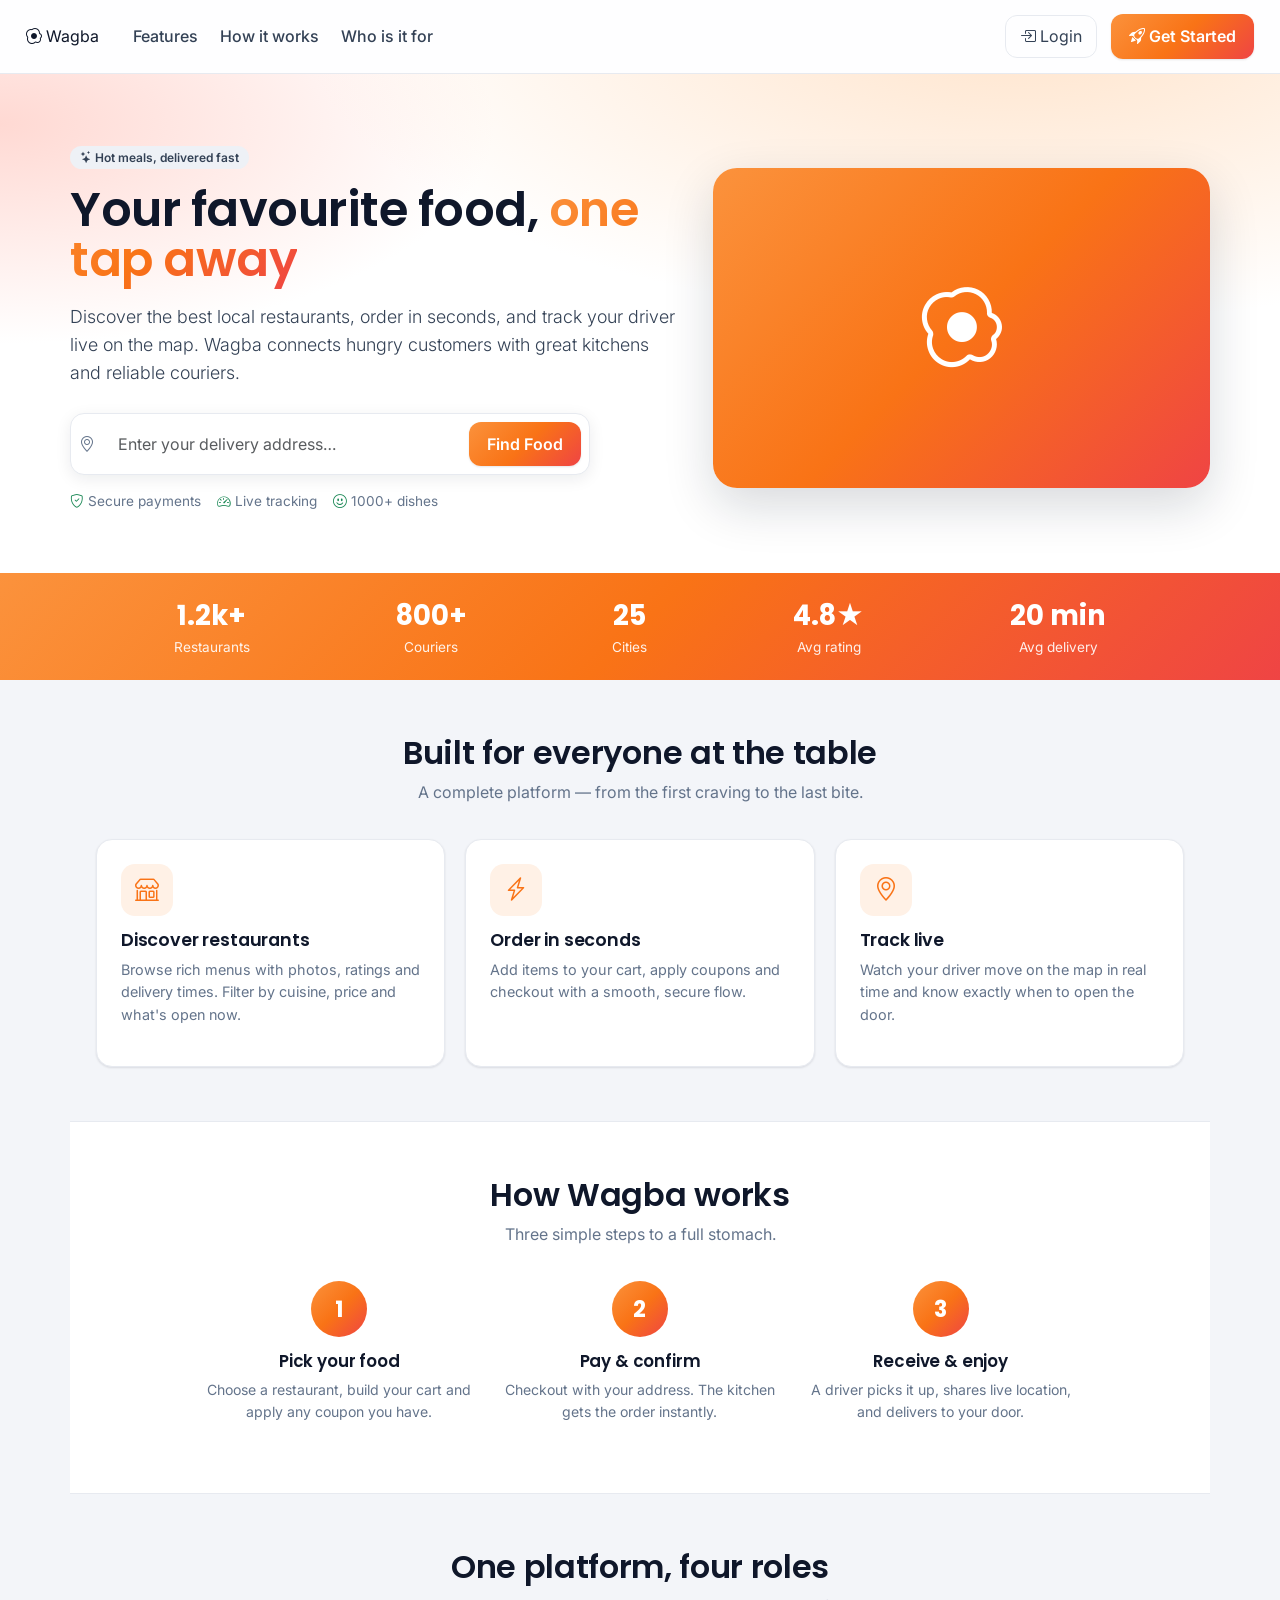
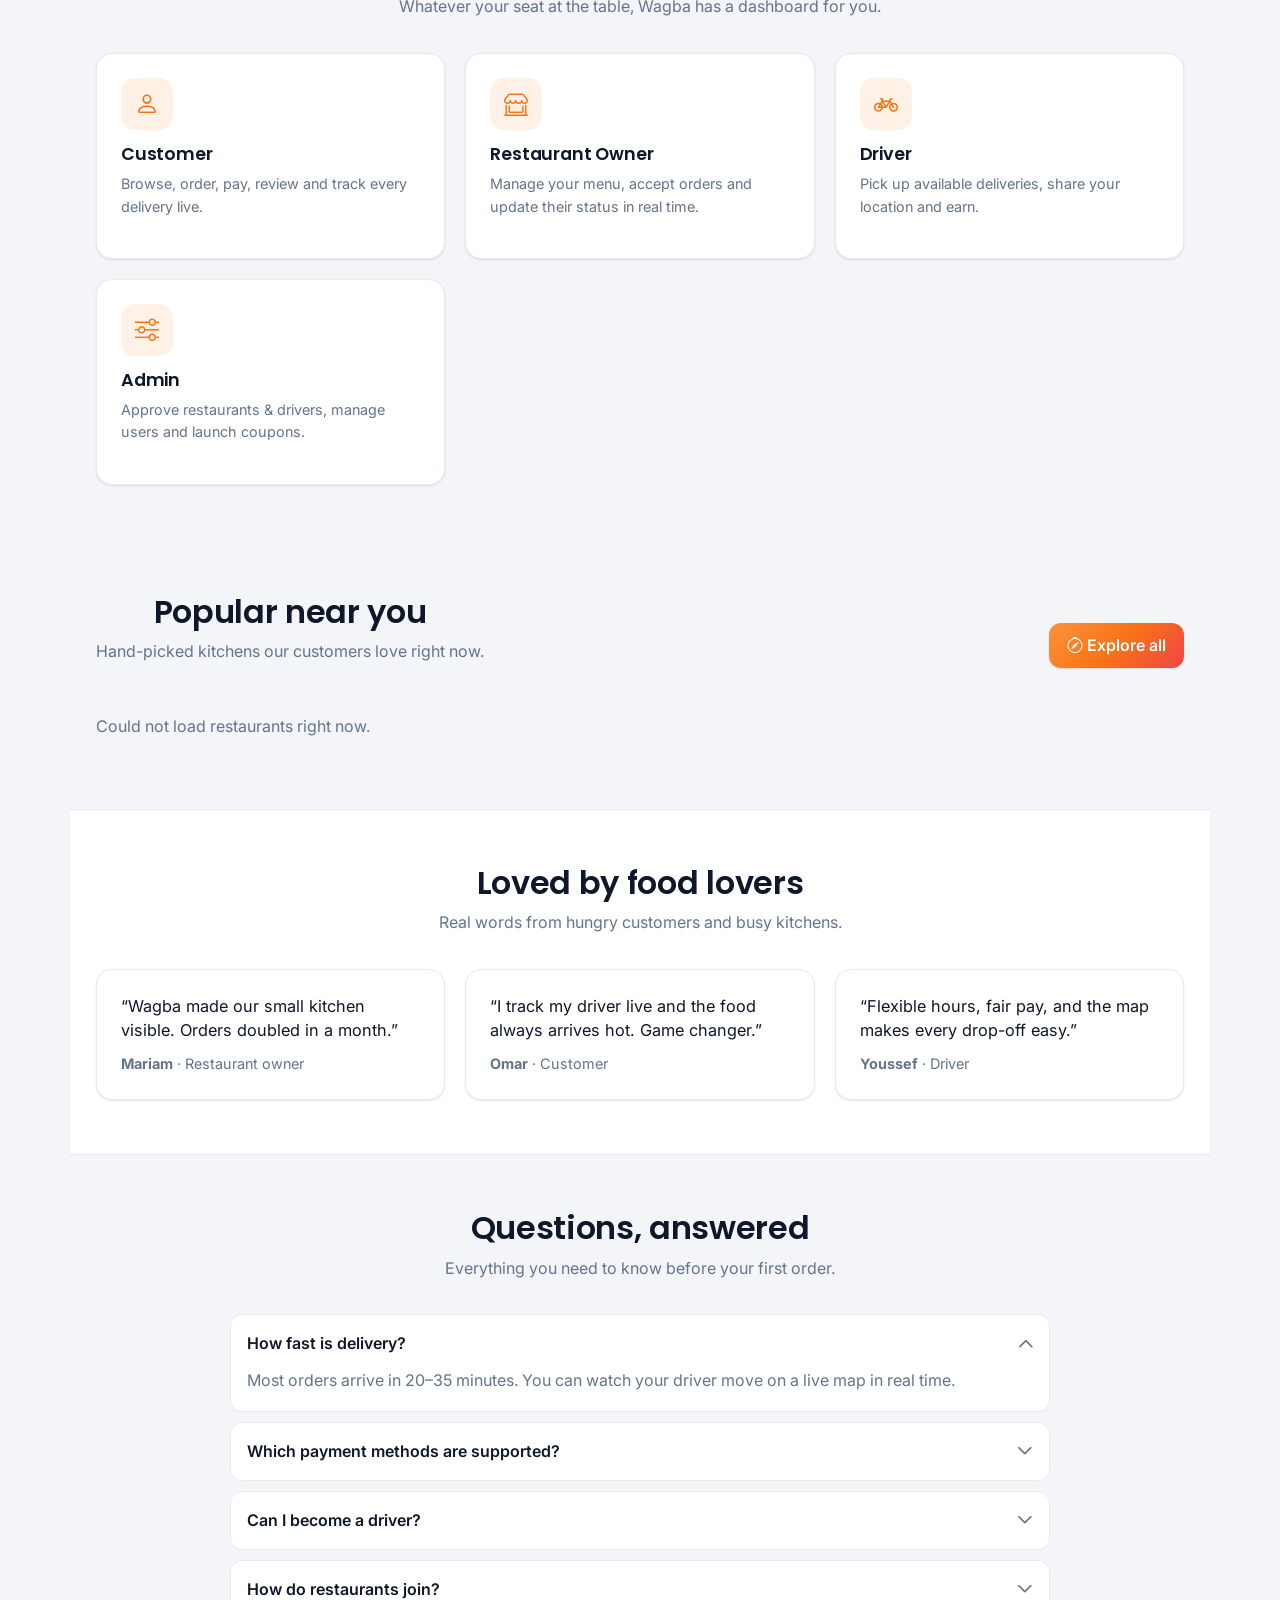
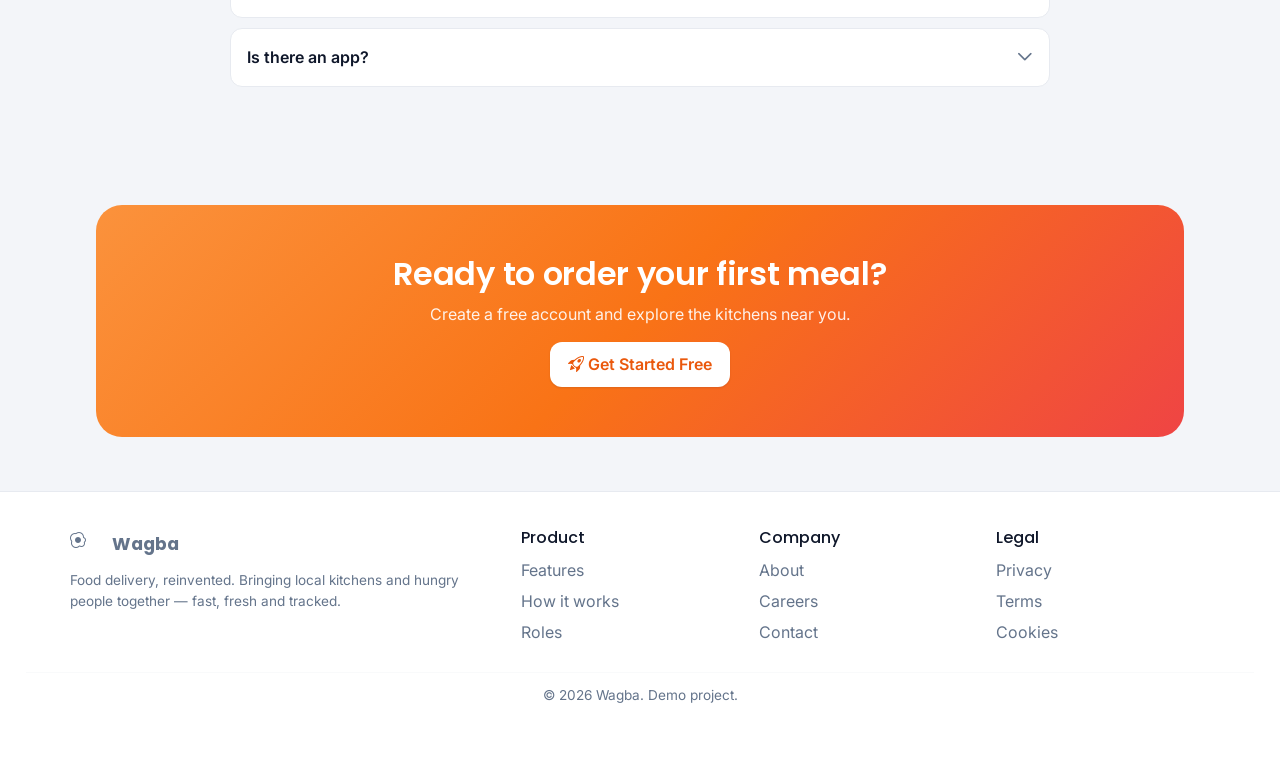
==== commit 271c3ced: "feat: customer live location, restaurant/driver wallets & earnings, food offers, profile edits, brow" ====
--- a/wagba-food-delivery-system-Frontend/index.html
+++ b/wagba-food-delivery-system-Frontend/index.html
@@ -48,6 +48,17 @@
   </div>
 </header>
 
+<!-- Stats strip -->
+<section class="stats-strip">
+  <div class="wrap">
+    <div class="stat"><div class="num">1.2k+</div><div class="lbl">Restaurants</div></div>
+    <div class="stat"><div class="num">800+</div><div class="lbl">Couriers</div></div>
+    <div class="stat"><div class="num">25</div><div class="lbl">Cities</div></div>
+    <div class="stat"><div class="num">4.8★</div><div class="lbl">Avg rating</div></div>
+    <div class="stat"><div class="num">20 min</div><div class="lbl">Avg delivery</div></div>
+  </div>
+</section>
+
 <!-- Features -->
 <section class="section" id="features">
   <h2>Built for everyone at the table</h2>
@@ -119,6 +130,39 @@
       <h4>Admin</h4>
       <p>Approve restaurants & drivers, manage users and launch coupons.</p>
     </div>
+  </div>
+</section>
+
+<!-- Featured restaurants (loaded from API) -->
+<section class="section" id="featured">
+  <div class="d-flex justify-between align-center mb-3">
+    <div><h2>Popular near you</h2><p class="lead-c">Hand-picked kitchens our customers love right now.</p></div>
+    <button class="btn-brand" onclick="openAuth('register')"><i class="bi bi-compass"></i> Explore all</button>
+  </div>
+  <div id="featuredList" class="rest-grid"></div>
+</section>
+
+<!-- Testimonials -->
+<section class="section" style="background:var(--surface);border-top:1px solid var(--line);border-bottom:1px solid var(--line);">
+  <h2>Loved by food lovers</h2>
+  <p class="lead-c">Real words from hungry customers and busy kitchens.</p>
+  <div class="feat-grid">
+    <div class="feat"><div class="quote">“Wagba made our small kitchen visible. Orders doubled in a month.”</div><div class="who"><b>Mariam</b> · Restaurant owner</div></div>
+    <div class="feat"><div class="quote">“I track my driver live and the food always arrives hot. Game changer.”</div><div class="who"><b>Omar</b> · Customer</div></div>
+    <div class="feat"><div class="quote">“Flexible hours, fair pay, and the map makes every drop-off easy.”</div><div class="who"><b>Youssef</b> · Driver</div></div>
+  </div>
+</section>
+
+<!-- FAQ -->
+<section class="section">
+  <h2>Questions, answered</h2>
+  <p class="lead-c">Everything you need to know before your first order.</p>
+  <div class="faq">
+    <details open><summary>How fast is delivery?</summary><div>Most orders arrive in 20–35 minutes. You can watch your driver move on a live map in real time.</div></details>
+    <details><summary>Which payment methods are supported?</summary><div>We support secure card payments via Stripe, with a demo mode for testing. Coupons are applied at checkout.</div></details>
+    <details><summary>Can I become a driver?</summary><div>Yes! Sign up, complete your vehicle profile, get approved by an admin, and start accepting deliveries near you.</div></details>
+    <details><summary>How do restaurants join?</summary><div>Open a restaurant account, add your menu and storefront details, and an admin approves your profile before you go live.</div></details>
+    <details><summary>Is there an app?</summary><div>Wagba runs beautifully in your browser on phone and desktop — no install needed.</div></details>
   </div>
 </section>
 
@@ -211,6 +255,34 @@
 <script src="js/common.js"></script>
 <script>
   let _pendingEmail = '';
+  // ---- featured restaurants (public) ----
+  (async function loadFeatured() {
+    const el = document.getElementById('featuredList');
+    if (!el) return;
+    try {
+      const page = await api('/restaurants?page=0&size=6');
+      const list = page.content || [];
+      if (!list.length) { el.innerHTML = '<p class="muted">No restaurants yet — be the first to join!</p>'; return; }
+      el.innerHTML = list.map(r => `
+        <div class="rest-card" onclick="openAuth('register')">
+          <div class="cover">${r.imageUrl ? `<img src="${escapeHtml(r.imageUrl)}" onerror="onImgError(this,'${escapeHtml(r.name)}')">` : `<i class="bi bi-shop"></i>`}</div>
+          <div class="body">
+            <div class="d-flex justify-between align-center">
+              <div class="name">${escapeHtml(r.name)}</div>
+              ${r.avgRating ? `<span class="small fw-semibold"><i class="bi bi-star-fill text-warning"></i> ${r.avgRating}</span>` : ''}
+            </div>
+            <div class="desc muted small text-truncate">${escapeHtml(r.description || 'Delicious food, delivered fast')}</div>
+            <div class="meta">
+              ${r.cuisine ? `<span><i class="bi bi-tags"></i> ${escapeHtml(r.cuisine)}</span>` : ''}
+              ${r.deliveryFee != null ? `<span><i class="bi bi-bicycle"></i> ${money(r.deliveryFee)}</span>` : ''}
+              ${r.minOrderTotal ? `<span><i class="bi bi-bag"></i> min ${money(r.minOrderTotal)}</span>` : ''}
+            </div>
+            <div class="mt-2">${r.status ? statusBadge(r.status.name || r.status) : ''}</div>
+          </div>
+        </div>`).join('');
+    } catch (e) { el.innerHTML = '<p class="muted">Could not load restaurants right now.</p>'; }
+  })();
+
   function openAuth(tab) { setAuthTab(tab || 'login'); new bootstrap.Modal(document.getElementById('authModal')).show(); }
   function setAuthTab(tab) {
     ['login','register','verify','forgot'].forEach(t => document.getElementById(t+'View').classList.toggle('d-none', t!==tab));
--- a/wagba-food-delivery-system-Frontend/css/styles.css
+++ b/wagba-food-delivery-system-Frontend/css/styles.css
@@ -299,3 +299,70 @@
   .api-box .form-control { width: 150px; }
   .content { padding: 18px; }
 }
+
+/* ---------- Notifications bell ---------- */
+.notif-badge {
+  position: absolute; top: 2px; right: 2px; min-width: 18px; height: 18px; padding: 0 5px;
+  border-radius: 9px; background: var(--danger, #ef4444); color: #fff; font-size: 11px; font-weight: 700;
+  display: inline-flex; align-items: center; justify-content: center; line-height: 1;
+}
+.notif-panel {
+  position: absolute; top: 58px; right: 12px; width: 320px; max-height: 420px; overflow: auto;
+  background: var(--surface); border: 1px solid var(--border, #e5e7eb); border-radius: 14px;
+  box-shadow: var(--shadow-lg); z-index: 1000;
+}
+.notif-head { display: flex; justify-content: space-between; align-items: center; padding: 10px 14px; border-bottom: 1px solid var(--border, #e5e7eb); font-weight: 600; }
+.notif-item { padding: 10px 14px; border-bottom: 1px solid var(--border-soft, #f1f5f9); cursor: pointer; }
+.notif-item:hover { background: var(--surface-2); }
+.notif-item.unread { background: rgba(99,102,241,0.08); }
+.notif-title { font-weight: 600; font-size: 14px; }
+.notif-msg { color: var(--muted); }
+
+/* ---------- Live tracking ---------- */
+.live-dot { width: 9px; height: 9px; border-radius: 50%; background: #22c55e; display: inline-block; box-shadow: 0 0 0 0 rgba(34,197,94,.7); animation: pulse 1.4s infinite; }
+@keyframes pulse { 0% { box-shadow: 0 0 0 0 rgba(34,197,94,.6); } 70% { box-shadow: 0 0 0 8px rgba(34,197,94,0); } 100% { box-shadow: 0 0 0 0 rgba(34,197,94,0); } }
+.map-empty { height: 300px; display: grid; place-content: center; justify-items: center; gap: 8px; color: var(--muted); background: var(--surface-2); border-radius: var(--radius); text-align: center; }
+.map-empty i { font-size: 2rem; }
+.driver-info { display: flex; align-items: center; gap: 12px; }
+
+/* ---------- Home: stats strip ---------- */
+.stats-strip { background: var(--gradient); color: #fff; }
+.stats-strip .wrap { max-width: 1100px; margin: 0 auto; padding: 22px 18px; display: flex; flex-wrap: wrap; gap: 14px; justify-content: space-around; }
+.stats-strip .stat { text-align: center; }
+.stats-strip .num { font-family: var(--display); font-size: 1.7rem; font-weight: 700; }
+.stats-strip .lbl { font-size: .85rem; opacity: .9; }
+
+/* ---------- Home: testimonials ---------- */
+.feat .quote { font-size: 1.02rem; line-height: 1.5; color: var(--ink); }
+.feat .who { margin-top: 10px; color: var(--muted); font-size: .9rem; }
+
+/* ---------- Home: FAQ ---------- */
+.faq { max-width: 820px; margin: 0 auto; }
+.faq details { background: var(--surface); border: 1px solid var(--line); border-radius: 12px; padding: 4px 16px; margin-bottom: 10px; }
+.faq summary { cursor: pointer; font-weight: 600; padding: 12px 0; list-style: none; display: flex; justify-content: space-between; align-items: center; }
+.faq summary::-webkit-details-marker { display: none; }
+.faq summary::after { content: '\F282'; font-family: 'bootstrap-icons'; color: var(--muted); transition: transform .2s; }
+.faq details[open] summary::after { transform: rotate(180deg); }
+.faq details div { padding: 0 0 14px; color: var(--muted); }
+
+/* ---------- Offers ---------- */
+.offer-chip {
+  display: inline-flex; align-items: center; gap: 4px;
+  background: linear-gradient(135deg,#16a34a,#22c55e); color: #fff;
+  font-size: .72rem; font-weight: 700; letter-spacing: .02em;
+  padding: 3px 9px; border-radius: 999px; text-transform: uppercase;
+}
+.offer-chip.sm { font-size: .66rem; padding: 2px 7px; }
+.old-price { color: var(--muted); text-decoration: line-through; font-size: .85rem; margin-right: 4px; }
+.new-price { color: var(--ok); font-weight: 700; }
+
+/* ---------- Map picker ---------- */
+.map-picker { height: 300px; border-radius: var(--radius); overflow: hidden; border: 1px solid var(--line); }
+.map-box { height: 340px; border-radius: var(--radius); overflow: hidden; border: 1px solid var(--line); }
+.pin-driver { display: grid; place-items: center; width: 30px; height: 30px; border-radius: 50% 50% 50% 0; transform: rotate(-45deg); background: var(--gradient); color: #fff; box-shadow: var(--shadow); }
+.pin-driver i { transform: rotate(45deg); }
+.pin-cust { display: grid; place-items: center; width: 30px; height: 30px; border-radius: 50%; background: #2563eb; color: #fff; box-shadow: var(--shadow); }
+
+/* ---------- Wallet ---------- */
+.logo-mark i { line-height: 1; }
+#walletBalance, #driverWalletBalance { font-family: var(--display); }
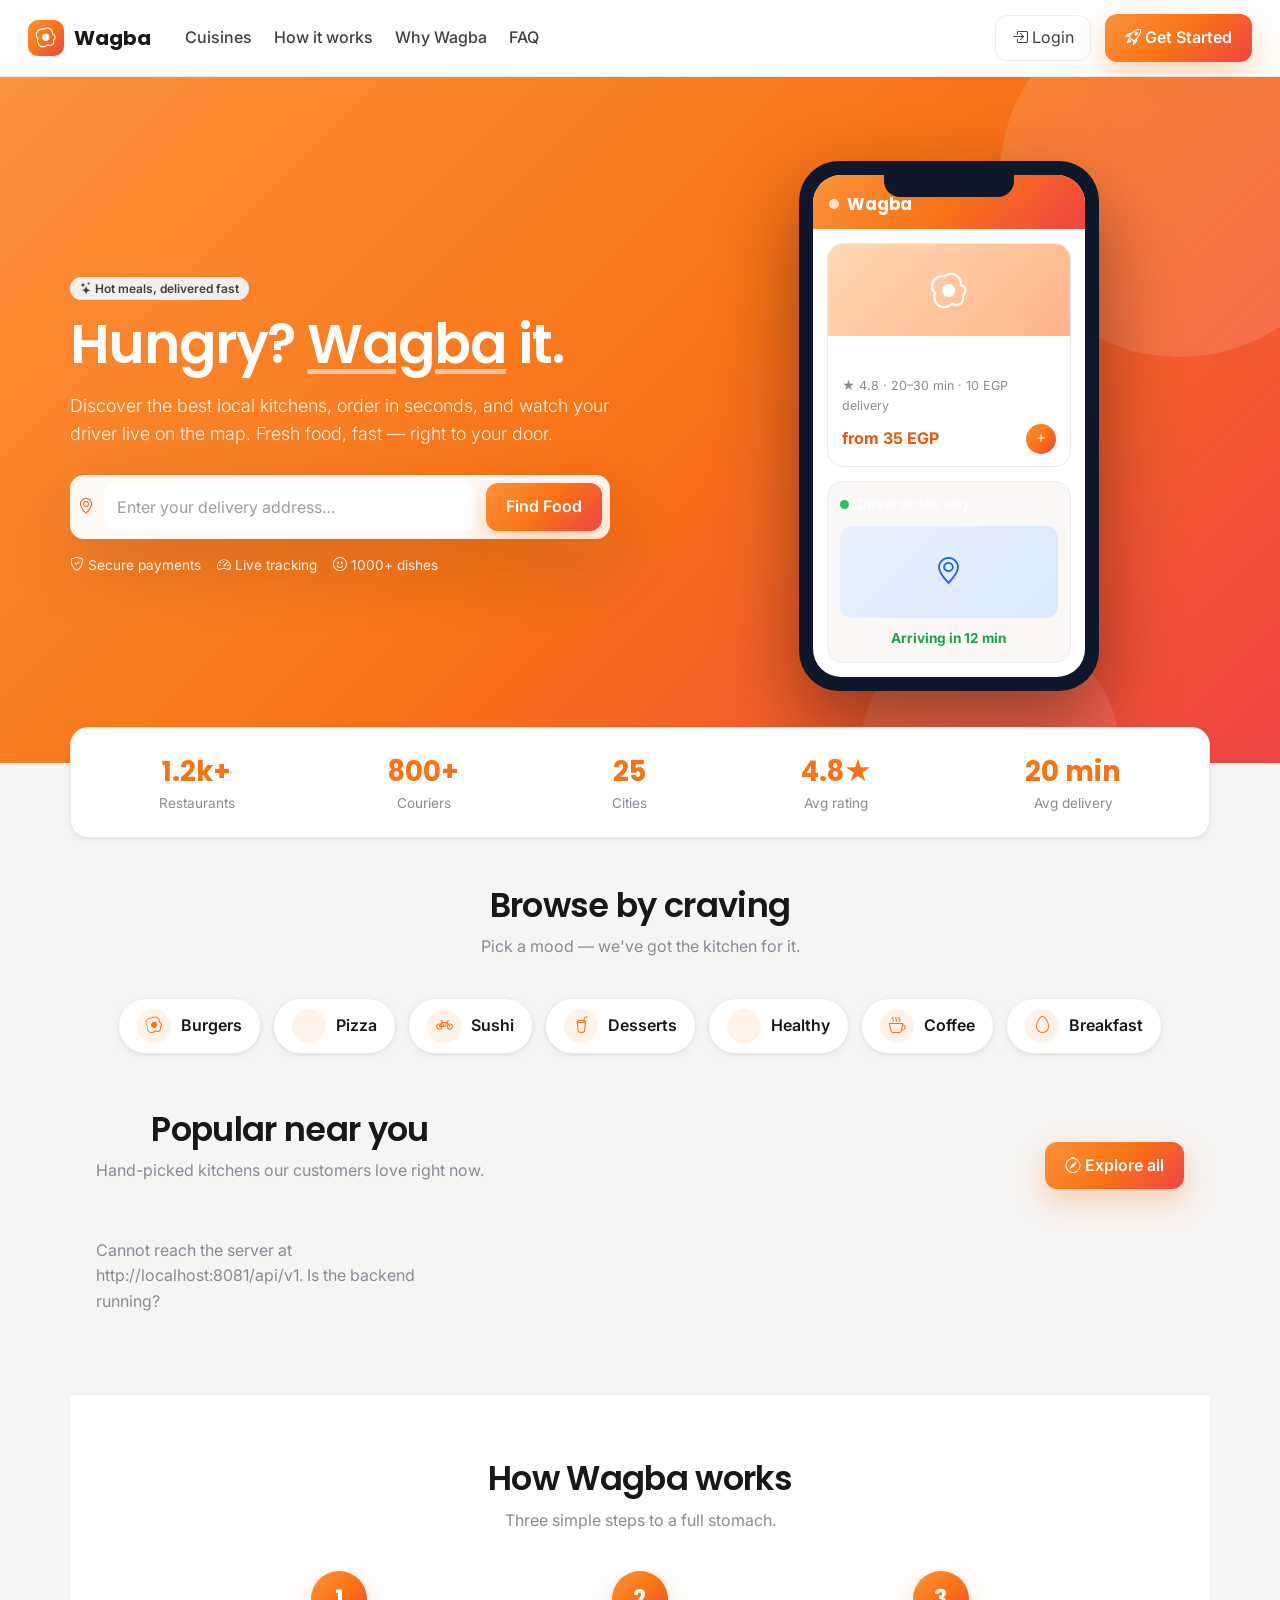
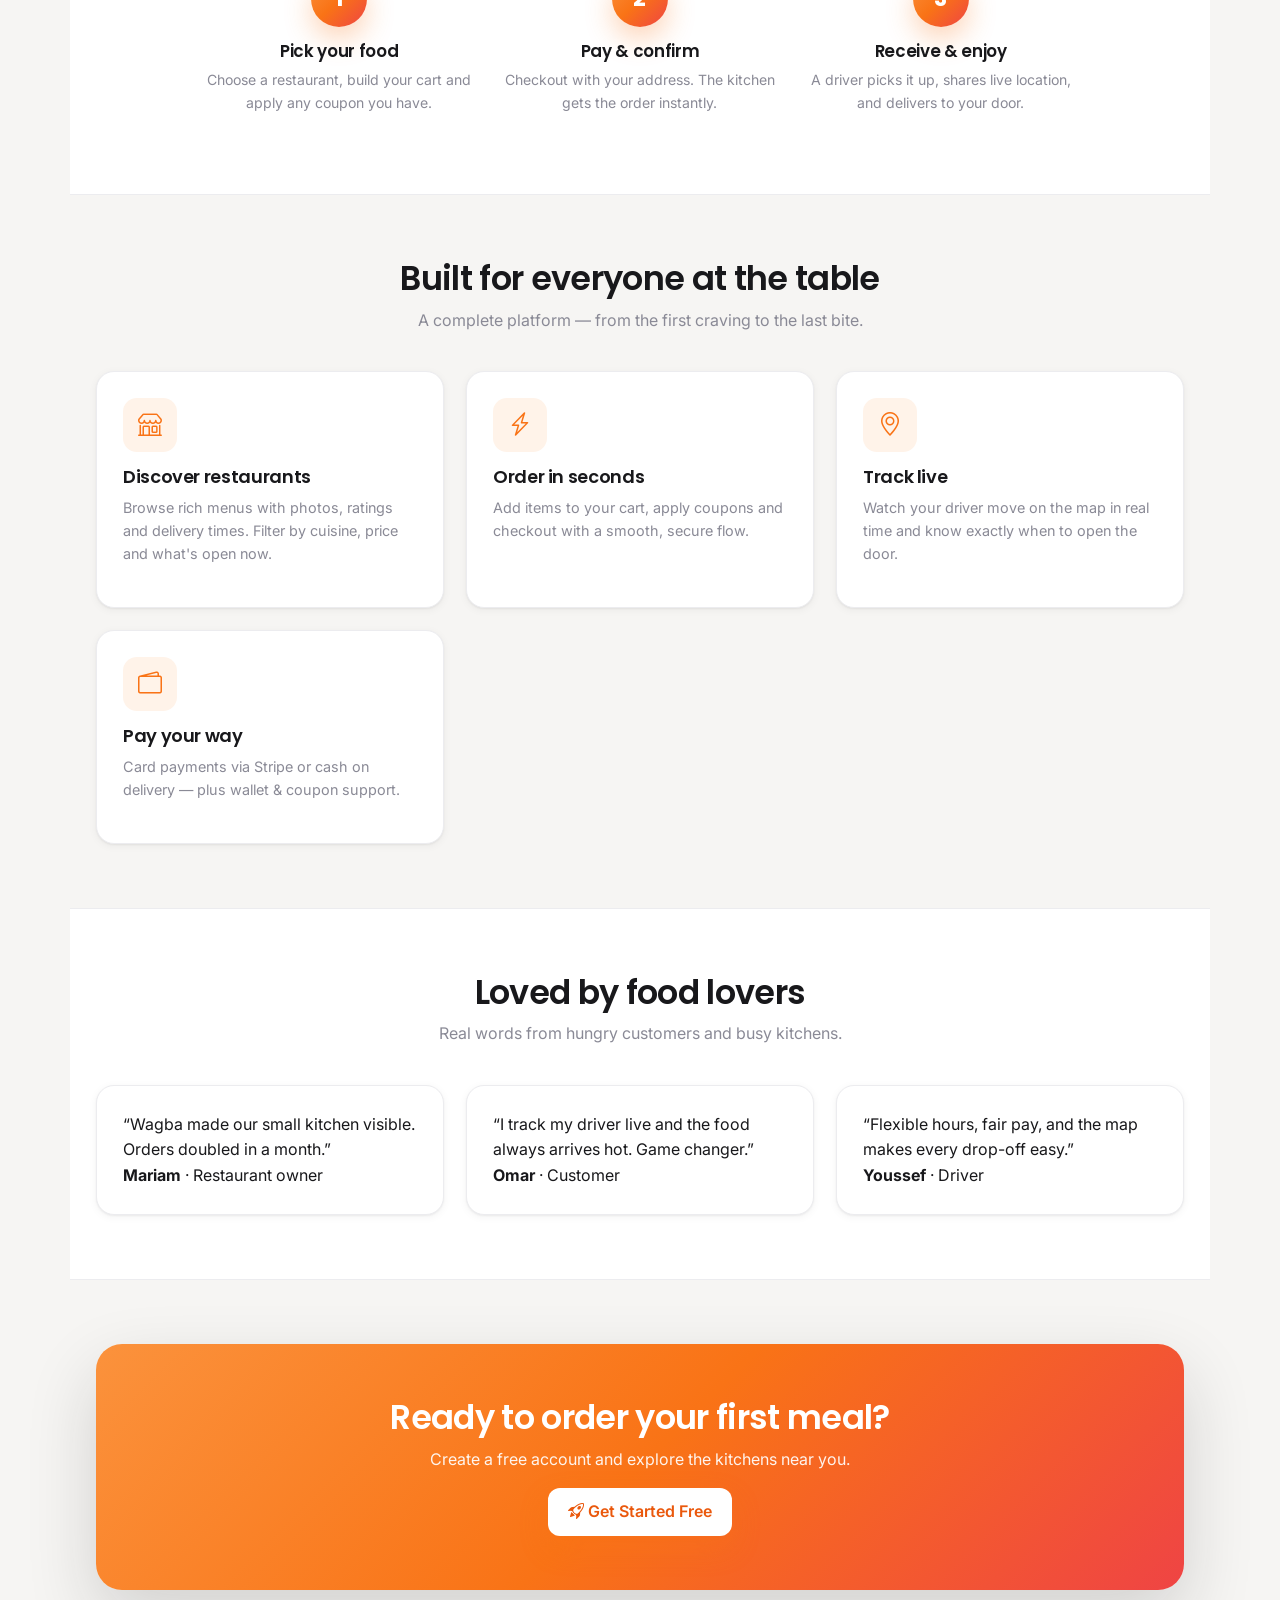
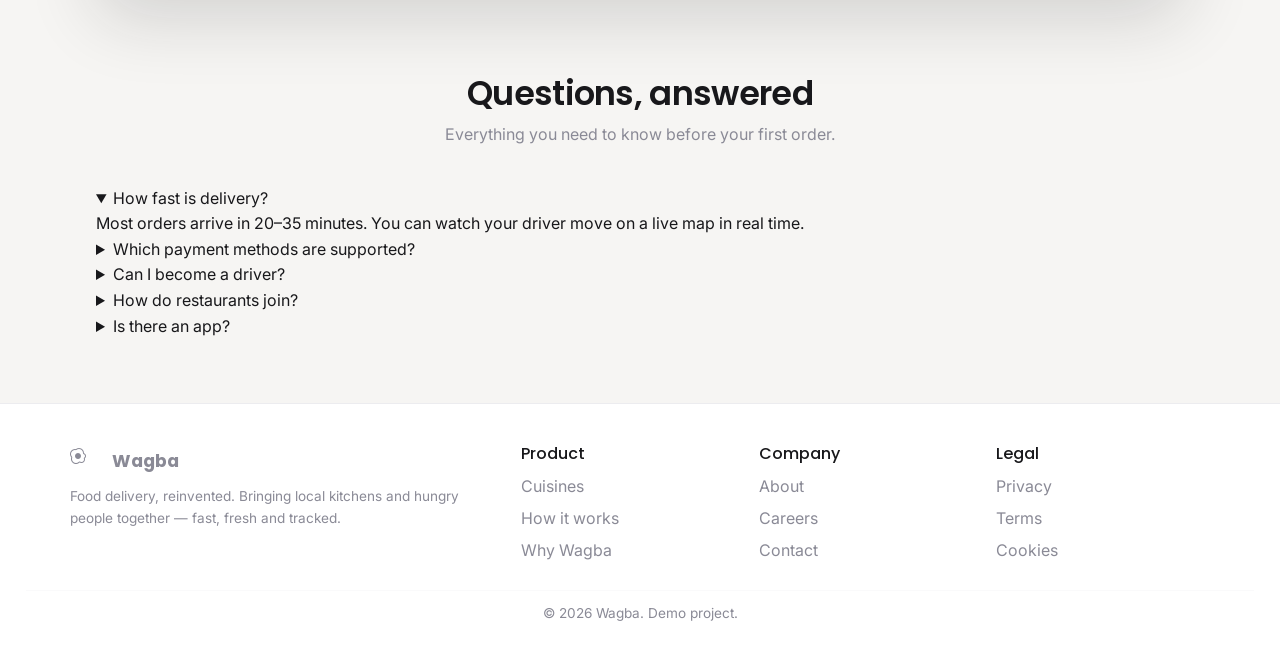
==== commit e1989961: "Add stripe service" ====
--- a/wagba-food-delivery-system-Frontend/index.html
+++ b/wagba-food-delivery-system-Frontend/index.html
@@ -7,7 +7,7 @@
   <link href="https://fonts.googleapis.com/css2?family=Inter:wght@400;500;600;700&family=Poppins:wght@500;600;700&display=swap" rel="stylesheet">
   <link href="https://cdn.jsdelivr.net/npm/bootstrap@5.3.3/dist/css/bootstrap.min.css" rel="stylesheet">
   <link href="https://cdn.jsdelivr.net/npm/bootstrap-icons@1.11.3/font/bootstrap-icons.min.css" rel="stylesheet">
-  <link href="css/styles.css" rel="stylesheet">
+  <link href="css/styles.css?v=38" rel="stylesheet">
 </head>
 <body>
 
@@ -15,9 +15,10 @@
 <nav class="landing-nav">
   <a class="brand" href="index.html"><span class="logo"><i class="bi bi-egg-fried"></i></span> Wagba</a>
   <div class="links">
-    <a href="#features">Features</a>
+    <a href="#cuisines">Cuisines</a>
     <a href="#how">How it works</a>
-    <a href="#roles">Who is it for</a>
+    <a href="#why">Why Wagba</a>
+    <a href="#faq">FAQ</a>
   </div>
   <div class="spacer"></div>
   <button class="btn-ghost" onclick="openAuth('login')"><i class="bi bi-box-arrow-in-right"></i> Login</button>
@@ -29,26 +30,43 @@
   <div class="hero-grid">
     <div>
       <span class="badge-soft"><i class="bi bi-stars"></i> Hot meals, delivered fast</span>
-      <h1 class="mt-3">Your favourite food, <span class="gradient-text">one tap away</span></h1>
-      <p class="lead">Discover the best local restaurants, order in seconds, and track your driver live on the map. Wagba connects hungry customers with great kitchens and reliable couriers.</p>
+      <h1 class="mt-3">Hungry? <span style="text-decoration:underline; text-underline-offset:6px; text-decoration-color:rgba(255,255,255,.55)">Wagba</span> it.</h1>
+      <p class="lead">Discover the best local kitchens, order in seconds, and watch your driver live on the map. Fresh food, fast — right to your door.</p>
       <div class="hero-search">
-        <i class="bi bi-geo-alt" style="align-self:center;color:var(--muted)"></i>
+        <i class="bi bi-geo-alt" style="align-self:center;color:var(--brand-dark)"></i>
         <input id="heroSearch" class="form-control" placeholder="Enter your delivery address…">
         <button class="btn-brand" onclick="openAuth('register')">Find Food</button>
       </div>
-      <div class="mt-3 d-flex gap-3 small muted">
-        <span><i class="bi bi-shield-check text-success"></i> Secure payments</span>
-        <span><i class="bi bi-speedometer2 text-success"></i> Live tracking</span>
-        <span><i class="bi bi-emoji-smile text-success"></i> 1000+ dishes</span>
+      <div class="mt-3 d-flex gap-3 small muted" style="color:rgba(255,255,255,.92)">
+        <span><i class="bi bi-shield-check" style="color:#fff"></i> Secure payments</span>
+        <span><i class="bi bi-speedometer2" style="color:#fff"></i> Live tracking</span>
+        <span><i class="bi bi-emoji-smile" style="color:#fff"></i> 1000+ dishes</span>
       </div>
     </div>
-    <div class="hero-art">
-      <i class="bi bi-egg-fried"></i>
+
+    <!-- App preview (phone mockup) -->
+    <div class="hero-phone">
+      <div class="hp-screen">
+        <div class="hp-top"><span class="hp-dot"></span> Wagba</div>
+        <div class="hp-card">
+          <div class="hp-cover"><i class="bi bi-egg-fried"></i></div>
+          <div class="hp-body">
+            <div class="hp-name">Burger House</div>
+            <div class="hp-meta">★ 4.8 · 20–30 min · 10 EGP delivery</div>
+            <div class="hp-row"><span class="hp-price">from 35 EGP</span><span class="hp-btn"><i class="bi bi-plus"></i></span></div>
+          </div>
+        </div>
+        <div class="hp-track">
+          <div class="hp-track-head"><span class="live-dot"></span> Driver on the way</div>
+          <div class="hp-map"><i class="bi bi-geo-alt"></i></div>
+          <div class="hp-eta">Arriving in 12 min</div>
+        </div>
+      </div>
     </div>
   </div>
 </header>
 
-<!-- Stats strip -->
+<!-- Stats strip (overlaps hero) -->
 <section class="stats-strip">
   <div class="wrap">
     <div class="stat"><div class="num">1.2k+</div><div class="lbl">Restaurants</div></div>
@@ -59,27 +77,30 @@
   </div>
 </section>
 
-<!-- Features -->
-<section class="section" id="features">
-  <h2>Built for everyone at the table</h2>
-  <p class="lead-c">A complete platform — from the first craving to the last bite.</p>
-  <div class="feat-grid">
-    <div class="feat">
-      <div class="ic"><i class="bi bi-shop"></i></div>
-      <h4>Discover restaurants</h4>
-      <p>Browse rich menus with photos, ratings and delivery times. Filter by cuisine, price and what's open now.</p>
-    </div>
-    <div class="feat">
-      <div class="ic"><i class="bi bi-lightning-charge"></i></div>
-      <h4>Order in seconds</h4>
-      <p>Add items to your cart, apply coupons and checkout with a smooth, secure flow.</p>
-    </div>
-    <div class="feat">
-      <div class="ic"><i class="bi bi-geo-alt"></i></div>
-      <h4>Track live</h4>
-      <p>Watch your driver move on the map in real time and know exactly when to open the door.</p>
-    </div>
-  </div>
+<!-- Cuisines -->
+<section class="section" id="cuisines" style="padding-top:48px;padding-bottom:36px">
+  <div style="text-align:center">
+    <h2>Browse by craving</h2>
+    <p class="lead-c">Pick a mood — we've got the kitchen for it.</p>
+  </div>
+  <div class="cat-tiles">
+    <div class="cat-tile" onclick="openAuth('register')"><span class="ct-ic"><i class="bi bi-egg-fried"></i></span> <b>Burgers</b></div>
+    <div class="cat-tile" onclick="openAuth('register')"><span class="ct-ic"><i class="bi bi-pizza"></i></span> <b>Pizza</b></div>
+    <div class="cat-tile" onclick="openAuth('register')"><span class="ct-ic"><i class="bi bi-bicycle"></i></span> <b>Sushi</b></div>
+    <div class="cat-tile" onclick="openAuth('register')"><span class="ct-ic"><i class="bi bi-cup-straw"></i></span> <b>Desserts</b></div>
+    <div class="cat-tile" onclick="openAuth('register')"><span class="ct-ic"><i class="bi bi-leaf"></i></span> <b>Healthy</b></div>
+    <div class="cat-tile" onclick="openAuth('register')"><span class="ct-ic"><i class="bi bi-cup-hot"></i></span> <b>Coffee</b></div>
+    <div class="cat-tile" onclick="openAuth('register')"><span class="ct-ic"><i class="bi bi-egg"></i></span> <b>Breakfast</b></div>
+  </div>
+</section>
+
+<!-- Popular near you (loaded from API) -->
+<section class="section" id="featured" style="padding-top:20px">
+  <div class="d-flex justify-between align-center mb-3">
+    <div><h2>Popular near you</h2><p class="lead-c">Hand-picked kitchens our customers love right now.</p></div>
+    <button class="btn-brand" onclick="openAuth('register')"><i class="bi bi-compass"></i> Explore all</button>
+  </div>
+  <div id="featuredList" class="rest-grid"></div>
 </section>
 
 <!-- How it works -->
@@ -87,59 +108,22 @@
   <h2>How Wagba works</h2>
   <p class="lead-c">Three simple steps to a full stomach.</p>
   <div class="steps">
-    <div class="step-card">
-      <div class="num">1</div>
-      <h5>Pick your food</h5>
-      <p>Choose a restaurant, build your cart and apply any coupon you have.</p>
-    </div>
-    <div class="step-card">
-      <div class="num">2</div>
-      <h5>Pay & confirm</h5>
-      <p>Checkout with your address. The kitchen gets the order instantly.</p>
-    </div>
-    <div class="step-card">
-      <div class="num">3</div>
-      <h5>Receive & enjoy</h5>
-      <p>A driver picks it up, shares live location, and delivers to your door.</p>
-    </div>
-  </div>
-</section>
-
-<!-- Roles -->
-<section class="section" id="roles">
-  <h2>One platform, four roles</h2>
-  <p class="lead-c">Whatever your seat at the table, Wagba has a dashboard for you.</p>
+    <div class="step-card"><div class="num">1</div><h5>Pick your food</h5><p>Choose a restaurant, build your cart and apply any coupon you have.</p></div>
+    <div class="step-card"><div class="num">2</div><h5>Pay & confirm</h5><p>Checkout with your address. The kitchen gets the order instantly.</p></div>
+    <div class="step-card"><div class="num">3</div><h5>Receive & enjoy</h5><p>A driver picks it up, shares live location, and delivers to your door.</p></div>
+  </div>
+</section>
+
+<!-- Why Wagba -->
+<section class="section" id="why">
+  <h2>Built for everyone at the table</h2>
+  <p class="lead-c">A complete platform — from the first craving to the last bite.</p>
   <div class="feat-grid">
-    <div class="feat">
-      <div class="ic"><i class="bi bi-person"></i></div>
-      <h4>Customer</h4>
-      <p>Browse, order, pay, review and track every delivery live.</p>
-    </div>
-    <div class="feat">
-      <div class="ic"><i class="bi bi-shop-window"></i></div>
-      <h4>Restaurant Owner</h4>
-      <p>Manage your menu, accept orders and update their status in real time.</p>
-    </div>
-    <div class="feat">
-      <div class="ic"><i class="bi bi-bicycle"></i></div>
-      <h4>Driver</h4>
-      <p>Pick up available deliveries, share your location and earn.</p>
-    </div>
-    <div class="feat">
-      <div class="ic"><i class="bi bi-sliders"></i></div>
-      <h4>Admin</h4>
-      <p>Approve restaurants & drivers, manage users and launch coupons.</p>
-    </div>
-  </div>
-</section>
-
-<!-- Featured restaurants (loaded from API) -->
-<section class="section" id="featured">
-  <div class="d-flex justify-between align-center mb-3">
-    <div><h2>Popular near you</h2><p class="lead-c">Hand-picked kitchens our customers love right now.</p></div>
-    <button class="btn-brand" onclick="openAuth('register')"><i class="bi bi-compass"></i> Explore all</button>
-  </div>
-  <div id="featuredList" class="rest-grid"></div>
+    <div class="feat"><div class="ic"><i class="bi bi-shop"></i></div><h4>Discover restaurants</h4><p>Browse rich menus with photos, ratings and delivery times. Filter by cuisine, price and what's open now.</p></div>
+    <div class="feat"><div class="ic"><i class="bi bi-lightning-charge"></i></div><h4>Order in seconds</h4><p>Add items to your cart, apply coupons and checkout with a smooth, secure flow.</p></div>
+    <div class="feat"><div class="ic"><i class="bi bi-geo-alt"></i></div><h4>Track live</h4><p>Watch your driver move on the map in real time and know exactly when to open the door.</p></div>
+    <div class="feat"><div class="ic"><i class="bi bi-wallet2"></i></div><h4>Pay your way</h4><p>Card payments via Stripe or cash on delivery — plus wallet & coupon support.</p></div>
+  </div>
 </section>
 
 <!-- Testimonials -->
@@ -153,8 +137,17 @@
   </div>
 </section>
 
+<!-- CTA -->
+<section class="section">
+  <div class="cta">
+    <h2>Ready to order your first meal?</h2>
+    <p>Create a free account and explore the kitchens near you.</p>
+    <button class="btn-brand" style="background:#fff;color:var(--brand-dark)" onclick="openAuth('register')"><i class="bi bi-rocket-takeoff"></i> Get Started Free</button>
+  </div>
+</section>
+
 <!-- FAQ -->
-<section class="section">
+<section class="section" style="padding-top:20px">
   <h2>Questions, answered</h2>
   <p class="lead-c">Everything you need to know before your first order.</p>
   <div class="faq">
@@ -166,15 +159,6 @@
   </div>
 </section>
 
-<!-- CTA -->
-<section class="section">
-  <div class="cta">
-    <h2>Ready to order your first meal?</h2>
-    <p>Create a free account and explore the kitchens near you.</p>
-    <button class="btn-brand" style="background:#fff;color:var(--brand-dark)" onclick="openAuth('register')"><i class="bi bi-rocket-takeoff"></i> Get Started Free</button>
-  </div>
-</section>
-
 <!-- Footer -->
 <footer class="footer">
   <div class="grid">
@@ -182,7 +166,7 @@
       <div class="d-flex align-center gap-2 mb-2"><span class="logo" style="width:34px;height:34px;font-size:1rem"><i class="bi bi-egg-fried"></i></span> <b style="font-family:var(--display);font-size:1.1rem">Wagba</b></div>
       <p class="small">Food delivery, reinvented. Bringing local kitchens and hungry people together — fast, fresh and tracked.</p>
     </div>
-    <div><h6>Product</h6><a href="#features">Features</a><a href="#how">How it works</a><a href="#roles">Roles</a></div>
+    <div><h6>Product</h6><a href="#cuisines">Cuisines</a><a href="#how">How it works</a><a href="#why">Why Wagba</a></div>
     <div><h6>Company</h6><a href="#">About</a><a href="#">Careers</a><a href="#">Contact</a></div>
     <div><h6>Legal</h6><a href="#">Privacy</a><a href="#">Terms</a><a href="#">Cookies</a></div>
   </div>
@@ -209,42 +193,57 @@
 
         <!-- Login -->
         <div id="loginView">
-          <div class="mb-2"><label class="form-label">Email</label><input id="lEmail" class="form-control" placeholder="you@example.com"></div>
-          <div class="mb-3"><label class="form-label">Password</label><input id="lPass" type="password" class="form-control" placeholder="••••••••"></div>
-          <button class="btn-brand w-100" onclick="doLogin()">Login</button>
+          <div class="mb-2"><label class="form-label" for="lEmail">Email</label><input id="lEmail" type="email" autocomplete="email" class="form-control" placeholder="you@example.com"></div>
+          <div class="mb-3"><label class="form-label" for="lPass">Password</label><input id="lPass" type="password" autocomplete="current-password" class="form-control" placeholder="••••••••"></div>
+          <button class="btn-brand w-100" onclick="doLogin(event)">Login</button>
           <div class="mt-2 text-center small"><a href="#" onclick="setAuthTab('forgot');return false;">Forgot password?</a></div>
         </div>
 
         <!-- Register -->
         <div id="registerView" class="d-none">
-          <div class="mb-2"><label class="form-label">Full name</label><input id="rName" class="form-control" placeholder="Ahmed"></div>
-          <div class="mb-2"><label class="form-label">Email</label><input id="rEmail" class="form-control" placeholder="you@example.com"></div>
-          <div class="mb-2"><label class="form-label">Password</label><input id="rPass" type="password" class="form-control" placeholder="At least 8 characters"></div>
-          <div class="mb-3"><label class="form-label">I want to</label>
+          <div class="mb-2"><label class="form-label" for="rName">Full name</label><input id="rName" autocomplete="name" class="form-control" placeholder="Ahmed"></div>
+          <div class="mb-2"><label class="form-label" for="rEmail">Email</label><input id="rEmail" type="email" autocomplete="email" class="form-control" placeholder="you@example.com"></div>
+          <div class="mb-2"><label class="form-label" for="rPass">Password</label><input id="rPass" type="password" autocomplete="new-password" class="form-control" placeholder="At least 8 characters">
+            <div class="form-hint">Minimum 8 characters.</div></div>
+          <div class="mb-3"><label class="form-label" for="rRole">I want to</label>
             <select id="rRole" class="form-select">
               <option value="CUSTOMER">Order food (Customer)</option>
               <option value="RESTAURANT_OWNER">Open a restaurant</option>
               <option value="DRIVER">Deliver with Wagba</option>
             </select></div>
-          <button class="btn-brand w-100" onclick="doRegister()">Create account</button>
+          <button class="btn-brand w-100" onclick="doRegister(event)">Create account</button>
         </div>
 
         <!-- Verify -->
         <div id="verifyView" class="d-none">
-          <p class="text-muted small">We sent a verification code to your email. Paste it below to activate your account.</p>
-          <div class="mb-2"><label class="form-label">Verification code</label><input id="vToken" class="form-control" placeholder="code from email / DB"></div>
-          <button class="btn-brand w-100" onclick="doVerify()">Verify email</button>
+          <p class="text-muted small">We sent a verification code to <strong id="vEmailHint">your email</strong>. Paste it below to activate your account.</p>
+          <div class="mb-2"><label class="form-label" for="vToken">Verification code</label><input id="vToken" class="form-control" placeholder="Paste the code from the email"></div>
+          <button class="btn-brand w-100" onclick="doVerify(event)">Verify email</button>
+          <div class="mt-2 text-center small"><a href="#" onclick="setAuthTab('login');return false;">Already verified? Log in</a></div>
+        </div>
+
+        <!-- Role selection (only when the server says the role is still unset) -->
+        <div id="roleView" class="d-none">
+          <p class="text-muted small">Your email is verified. Tell us how you want to use Wagba.</p>
+          <div class="mb-3"><label class="form-label" for="sRole">I want to</label>
+            <select id="sRole" class="form-select">
+              <option value="CUSTOMER">Order food (Customer)</option>
+              <option value="RESTAURANT_OWNER">Open a restaurant</option>
+              <option value="DRIVER">Deliver with Wagba</option>
+            </select></div>
+          <button class="btn-brand w-100" onclick="doSelectRole(event)">Continue</button>
         </div>
 
         <!-- Forgot -->
         <div id="forgotView" class="d-none">
-          <div class="mb-2"><label class="form-label">Email</label><input id="fEmail" class="form-control" placeholder="you@example.com"></div>
-          <button class="btn-brand w-100" onclick="doForgot()">Send reset link</button>
+          <div class="mb-2"><label class="form-label" for="fEmail">Email</label><input id="fEmail" type="email" autocomplete="email" class="form-control" placeholder="you@example.com"></div>
+          <button class="btn-brand w-100" onclick="doForgot(event)">Send reset code</button>
           <div id="resetBox" class="mt-3 d-none">
-            <div class="mb-2"><label class="form-label">Reset code</label><input id="fToken" class="form-control" placeholder="code"></div>
-            <div class="mb-2"><label class="form-label">New password</label><input id="fNew" type="password" class="form-control"></div>
-            <button class="btn-brand w-100" onclick="doReset()">Reset password</button>
+            <div class="mb-2"><label class="form-label" for="fToken">Reset code</label><input id="fToken" class="form-control" placeholder="Paste the code from the email"></div>
+            <div class="mb-2"><label class="form-label" for="fNew">New password</label><input id="fNew" type="password" autocomplete="new-password" class="form-control" placeholder="At least 8 characters"></div>
+            <button class="btn-brand w-100" onclick="doReset(event)">Reset password</button>
           </div>
+          <div class="mt-2 text-center small"><a href="#" onclick="setAuthTab('login');return false;">Back to login</a></div>
         </div>
       </div>
     </div>
@@ -252,89 +251,186 @@
 </div>
 
 <script src="https://cdn.jsdelivr.net/npm/bootstrap@5.3.3/dist/js/bootstrap.bundle.min.js"></script>
-<script src="js/common.js"></script>
+<script src="js/common.js?v=38"></script>
 <script>
   let _pendingEmail = '';
+  let _pendingRole = '';
+
+  // Already signed in? Go straight to the dashboard instead of showing the pitch.
+  (function resumeSession() {
+    if (!getToken()) return;
+    api('/auth/me').then(me => { setUser(me); location.href = dashFor(me.role); }).catch(() => clearAuth());
+  })();
+
   // ---- featured restaurants (public) ----
   (async function loadFeatured() {
     const el = document.getElementById('featuredList');
     if (!el) return;
+    el.innerHTML = '<div class="skeleton" style="height:104px;border-radius:var(--radius)"></div>'.repeat(3);
     try {
-      const page = await api('/restaurants?page=0&size=6');
+      const page = await api('/restaurants?page=0&size=6', 'GET', null, false);
       const list = page.content || [];
       if (!list.length) { el.innerHTML = '<p class="muted">No restaurants yet — be the first to join!</p>'; return; }
       el.innerHTML = list.map(r => `
         <div class="rest-card" onclick="openAuth('register')">
-          <div class="cover">${r.imageUrl ? `<img src="${escapeHtml(r.imageUrl)}" onerror="onImgError(this,'${escapeHtml(r.name)}')">` : `<i class="bi bi-shop"></i>`}</div>
-          <div class="body">
-            <div class="d-flex justify-between align-center">
-              <div class="name">${escapeHtml(r.name)}</div>
-              ${r.avgRating ? `<span class="small fw-semibold"><i class="bi bi-star-fill text-warning"></i> ${r.avgRating}</span>` : ''}
+          <div class="rc-logo">${r.imageUrl ? `<img src="${escapeHtml(r.imageUrl)}" alt="" onerror="onImgError(this,'${escapeHtml(r.name)}')">` : `<i class="bi bi-shop"></i>`}</div>
+          <div class="rc-body">
+            <div class="rc-line">
+              <div class="rc-name">${escapeHtml(r.name)}</div>
+              ${r.cuisine ? `<span class="rc-cuisine">${escapeHtml(r.cuisine)}</span>` : ''}
             </div>
-            <div class="desc muted small text-truncate">${escapeHtml(r.description || 'Delicious food, delivered fast')}</div>
-            <div class="meta">
-              ${r.cuisine ? `<span><i class="bi bi-tags"></i> ${escapeHtml(r.cuisine)}</span>` : ''}
-              ${r.deliveryFee != null ? `<span><i class="bi bi-bicycle"></i> ${money(r.deliveryFee)}</span>` : ''}
-              ${r.minOrderTotal ? `<span><i class="bi bi-bag"></i> min ${money(r.minOrderTotal)}</span>` : ''}
+            <div class="rc-meta">
+              <span>${r.avgRating ? `<i class="bi bi-star-fill text-warning"></i> ${Number(r.avgRating).toFixed(1)}` : '<i class="bi bi-star"></i> New on Wagba'}</span>
+              <span><i class="bi bi-truck"></i> ${r.deliveryFee != null ? money(r.deliveryFee) : 'Delivery fee varies'}</span>
+              <span><i class="bi bi-bag"></i> ${r.minOrderTotal ? `min ${money(r.minOrderTotal)}` : 'No minimum order'}</span>
             </div>
-            <div class="mt-2">${r.status ? statusBadge(r.status.name || r.status) : ''}</div>
           </div>
+          <button class="rc-view" type="button" aria-label="Open sign up"><i class="bi bi-arrow-right"></i></button>
         </div>`).join('');
-    } catch (e) { el.innerHTML = '<p class="muted">Could not load restaurants right now.</p>'; }
+    } catch (e) {
+      el.innerHTML = `<p class="muted">${escapeHtml(e.message)}</p>`;
+    }
   })();
 
   function openAuth(tab) { setAuthTab(tab || 'login'); new bootstrap.Modal(document.getElementById('authModal')).show(); }
   function setAuthTab(tab) {
-    ['login','register','verify','forgot'].forEach(t => document.getElementById(t+'View').classList.toggle('d-none', t!==tab));
-    document.getElementById('tabLogin').classList.toggle('active', tab==='login');
-    document.getElementById('tabRegister').classList.toggle('active', tab==='register');
-    document.getElementById('authTitle').textContent = tab==='register' ? 'Create your account' : tab==='forgot' ? 'Reset password' : 'Welcome back';
-    clearAlert('alertBox');
-  }
-  async function doLogin() {
-    clearAlert('alertBox');
-    try {
-      const res = await api('/auth/login','POST',{ email: document.getElementById('lEmail').value, password: document.getElementById('lPass').value }, false);
-      await afterAuth(res, true);
-    } catch(e){ showAlert('alertBox','danger',e.message); }
-  }
-  async function doRegister() {
-    clearAlert('alertBox');
-    const body = { name:document.getElementById('rName').value, email:document.getElementById('rEmail').value,
-      password:document.getElementById('rPass').value, role:document.getElementById('rRole').value };
-    try {
-      await api('/auth/register','POST',body,false);
-      _pendingEmail = body.email;
-      showAlert('alertBox','success','Account created! Verify your email to continue.');
-      setAuthTab('verify');
-    } catch(e){ showAlert('alertBox','danger',e.message); }
-  }
-  async function doVerify() {
-    clearAlert('alertBox');
-    try {
-      await api('/auth/verify-email','POST',{ email:_pendingEmail, token:document.getElementById('vToken').value }, false);
-      showAlert('alertBox','success','Email verified! Now pick your role.');
-      await api('/auth/select-role','POST',{ email:_pendingEmail, role:document.getElementById('rRole').value }, false);
-      showAlert('alertBox','success','Role selected — please login.');
-      setAuthTab('login');
-    } catch(e){ showAlert('alertBox','danger',e.message); }
-  }
-  async function doForgot() {
-    clearAlert('alertBox');
-    try {
-      await api('/auth/forgot-password','POST',{ email:document.getElementById('fEmail').value }, false);
-      showAlert('alertBox','success','If the email exists, a reset code was sent.');
-      document.getElementById('resetBox').classList.remove('d-none');
-    } catch(e){ showAlert('alertBox','danger',e.message); }
-  }
-  async function doReset() {
-    clearAlert('alertBox');
-    try {
-      await api('/auth/reset-password','POST',{ email:document.getElementById('fEmail').value, token:document.getElementById('fToken').value, newPassword:document.getElementById('fNew').value }, false);
-      showAlert('alertBox','success','Password reset! You can login now.');
-      setAuthTab('login');
-    } catch(e){ showAlert('alertBox','danger',e.message); }
-  }
+    ['login','register','verify','forgot','role'].forEach(t => {
+      const v = document.getElementById(t + 'View');
+      if (v) v.classList.toggle('d-none', t !== tab);
+    });
+    document.getElementById('tabLogin').classList.toggle('active', tab === 'login');
+    document.getElementById('tabRegister').classList.toggle('active', tab === 'register');
+    document.getElementById('authTitle').textContent =
+      tab === 'register' ? 'Create your account'
+      : tab === 'forgot' ? 'Reset password'
+      : tab === 'verify' ? 'Verify your email'
+      : tab === 'role' ? 'Choose your account type'
+      : 'Welcome back';
+    clearAlert('alertBox');
+  }
+
+  /** Disables a button while its request is in flight so it cannot be double-submitted. */
+  async function withBusy(btn, label, fn) {
+    if (!btn || btn.disabled) return;
+    const original = btn.innerHTML;
+    btn.disabled = true;
+    btn.innerHTML = `<span class="spinner-border spinner-border-sm"></span> ${label}`;
+    try { await fn(); }
+    finally { btn.disabled = false; btn.innerHTML = original; }
+  }
+  function val(id) { const e = document.getElementById(id); return e ? e.value.trim() : ''; }
+  function isEmail(s) { return /^[^\s@]+@[^\s@]+\.[^\s@]+$/.test(s); }
+
+  async function doLogin(ev) {
+    clearAlert('alertBox');
+    const email = val('lEmail'), password = document.getElementById('lPass').value;
+    if (!isEmail(email)) { showAlert('alertBox', 'warning', 'Enter a valid email address'); return; }
+    if (!password) { showAlert('alertBox', 'warning', 'Enter your password'); return; }
+    await withBusy(ev && ev.target.closest('button'), 'Signing in…', async () => {
+      try {
+        // POST /auth/login returns an AuthResponse object, not a bare token.
+        const res = await api('/auth/login', 'POST', { email, password }, false);
+        await afterAuth(res, true);
+      } catch (e) { showAlert('alertBox', 'danger', e.message); }
+    });
+  }
+
+  async function doRegister(ev) {
+    clearAlert('alertBox');
+    const body = { name: val('rName'), email: val('rEmail'),
+                   password: document.getElementById('rPass').value, role: val('rRole') };
+    if (!body.name) { showAlert('alertBox', 'warning', 'Enter your full name'); return; }
+    if (!isEmail(body.email)) { showAlert('alertBox', 'warning', 'Enter a valid email address'); return; }
+    if (body.password.length < 8) { showAlert('alertBox', 'warning', 'Password must be at least 8 characters'); return; }
+    await withBusy(ev && ev.target.closest('button'), 'Creating…', async () => {
+      try {
+        await api('/auth/register', 'POST', body, false);
+        _pendingEmail = body.email;
+        _pendingRole = body.role;
+        const hint = document.getElementById('vEmailHint');
+        if (hint) hint.textContent = body.email;
+        showAlert('alertBox', 'success', 'Account created! Check your inbox for the verification code.');
+        setAuthTab('verify');
+      } catch (e) { showAlert('alertBox', 'danger', e.message); }
+    });
+  }
+
+  async function doVerify(ev) {
+    clearAlert('alertBox');
+    const token = val('vToken');
+    if (!token) { showAlert('alertBox', 'warning', 'Paste the code from your email'); return; }
+    await withBusy(ev && ev.target.closest('button'), 'Verifying…', async () => {
+      try {
+        // The role chosen at sign-up is applied server-side during verification, so
+        // select-role is only needed when the server says it still is.
+        const res = await api('/auth/verify-email', 'POST', { email: _pendingEmail, token }, false);
+        if (res && res.roleSelectionRequired) {
+          if (_pendingRole) {
+            await api('/auth/select-role', 'POST', { email: _pendingEmail, role: _pendingRole }, false);
+          } else {
+            showAlert('alertBox', 'success', 'Email verified. Pick what you want to do on Wagba.');
+            setAuthTab('role');
+            return;
+          }
+        }
+        showAlert('alertBox', 'success', (res && res.message) || 'Email verified. You can log in now.');
+        const le = document.getElementById('lEmail'); if (le) le.value = _pendingEmail;
+        setTimeout(() => setAuthTab('login'), 900);
+      } catch (e) { showAlert('alertBox', 'danger', e.message); }
+    });
+  }
+
+  async function doSelectRole(ev) {
+    clearAlert('alertBox');
+    await withBusy(ev && ev.target.closest('button'), 'Saving…', async () => {
+      try {
+        await api('/auth/select-role', 'POST', { email: _pendingEmail, role: val('sRole') }, false);
+        showAlert('alertBox', 'success', 'All set — please log in.');
+        const le = document.getElementById('lEmail'); if (le) le.value = _pendingEmail;
+        setTimeout(() => setAuthTab('login'), 900);
+      } catch (e) { showAlert('alertBox', 'danger', e.message); }
+    });
+  }
+
+  async function doForgot(ev) {
+    clearAlert('alertBox');
+    const email = val('fEmail');
+    if (!isEmail(email)) { showAlert('alertBox', 'warning', 'Enter a valid email address'); return; }
+    await withBusy(ev && ev.target.closest('button'), 'Sending…', async () => {
+      try {
+        await api('/auth/forgot-password', 'POST', { email }, false);
+        showAlert('alertBox', 'success', 'If that email is registered, a reset code is on its way.');
+        document.getElementById('resetBox').classList.remove('d-none');
+      } catch (e) { showAlert('alertBox', 'danger', e.message); }
+    });
+  }
+
+  async function doReset(ev) {
+    clearAlert('alertBox');
+    const newPassword = document.getElementById('fNew').value;
+    if (!val('fToken')) { showAlert('alertBox', 'warning', 'Enter the reset code'); return; }
+    if (newPassword.length < 8) { showAlert('alertBox', 'warning', 'Password must be at least 8 characters'); return; }
+    await withBusy(ev && ev.target.closest('button'), 'Resetting…', async () => {
+      try {
+        await api('/auth/reset-password', 'POST',
+          { email: val('fEmail'), token: val('fToken'), newPassword }, false);
+        showAlert('alertBox', 'success', 'Password reset. You can log in now.');
+        const le = document.getElementById('lEmail'); if (le) le.value = val('fEmail');
+        setTimeout(() => setAuthTab('login'), 900);
+      } catch (e) { showAlert('alertBox', 'danger', e.message); }
+    });
+  }
+
+  // Enter submits the visible form.
+  document.getElementById('authModal').addEventListener('keydown', (e) => {
+    if (e.key !== 'Enter') return;
+    const view = ['login','register','verify','forgot','role']
+      .map(t => document.getElementById(t + 'View'))
+      .find(v => v && !v.classList.contains('d-none'));
+    if (!view) return;
+    const btn = view.querySelector('button.btn-brand:not([disabled])');
+    if (btn) { e.preventDefault(); btn.click(); }
+  });
 </script>
 </body>
 </html>
--- a/wagba-food-delivery-system-Frontend/css/styles.css
+++ b/wagba-food-delivery-system-Frontend/css/styles.css
@@ -1,67 +1,92 @@
 /* ============================================================
-   Wagba — Professional Food Delivery UI
-   Design system: orange brand, slate ink, soft surfaces
+   Wagba — Food Delivery UI (redesign)
+   Professional + appetite-stimulating (warm orange/red)
+   Single, cohesive design system. Every class the JS uses
+   is preserved so functionality is untouched.
    ============================================================ */
 
 :root {
+  /* Brand — warm, hungry */
   --brand: #f97316;
   --brand-dark: #ea580c;
-  --brand-soft: #fff1e6;
+  --brand-darker: #c2410c;
+  --brand-soft: #fff3e9;
   --accent: #f59e0b;
   --gradient: linear-gradient(135deg, #fb923c 0%, #f97316 50%, #ef4444 100%);
-  --ink: #0f172a;
-  --ink-2: #334155;
-  --muted: #64748b;
-  --line: #e7eaf0;
+  --gradient-soft: linear-gradient(135deg, #fff7f0, #fff1e7);
+  --sidebar-w: 232px;
+
+  /* Neutrals */
+  --ink: #18181b;
+  --ink-2: #3f3f46;
+  --muted: #8a8a96;
+  --line: #ececef;
+  --line-2: #f2f2f4;
   --surface: #ffffff;
-  --surface-2: #f7f8fb;
-  --surface-3: #eef1f6;
-  --bg: #f3f5f9;
+  --surface-2: #faf7f5;
+  --surface-3: #f3efec;
+  --bg: #f6f5f3;
+
+  /* Feedback */
   --ok: #16a34a;
+  --ok-soft: #e8f6ee;
   --warn: #d97706;
-  --danger: #dc2626;
-  --shadow-sm: 0 1px 2px rgba(15,23,42,.06), 0 1px 3px rgba(15,23,42,.05);
-  --shadow: 0 4px 16px rgba(15,23,42,.08);
-  --shadow-lg: 0 18px 50px rgba(15,23,42,.16);
-  --radius: 16px;
-  --radius-sm: 10px;
-  --sidebar-w: 264px;
+  --warn-soft: #fdf2e3;
+  --danger: #e23744;
+  --danger-soft: #fdecee;
+  --info: #2563eb;
+  --info-soft: #e8f0fe;
+
+  /* Shape & depth */
+  --radius: 18px;
+  --radius-sm: 12px;
+  --radius-xs: 9px;
+  --shadow-sm: 0 1px 2px rgba(24,24,27,.05), 0 2px 8px rgba(24,24,27,.05);
+  --shadow: 0 10px 30px rgba(24,24,27,.08);
+  --shadow-lg: 0 28px 70px rgba(24,24,27,.16);
+  --shadow-brand: 0 12px 28px rgba(249,115,22,.30);
+
+  --sidebar-w: 268px;
   --font: 'Inter', system-ui, -apple-system, 'Segoe UI', Roboto, sans-serif;
   --display: 'Poppins', var(--font);
 }
 
-[data-theme="dark"] {
-  --ink: #e8edf5;
-  --ink-2: #b6c0cf;
-  --muted: #8b97a8;
-  --line: #283142;
-  --surface: #161c28;
-  --surface-2: #1b2230;
-  --surface-3: #222b3b;
-  --bg: #0e131c;
-  --brand-soft: #2a1c10;
-  --shadow-sm: 0 1px 2px rgba(0,0,0,.4);
-  --shadow: 0 4px 16px rgba(0,0,0,.45);
-  --shadow-lg: 0 18px 50px rgba(0,0,0,.6);
-}
-
 * { box-sizing: border-box; }
-html, body { margin: 0; padding: 0; }
+html { margin: 0; padding: 0; scroll-behavior: smooth; }
 body {
   font-family: var(--font);
   color: var(--ink);
-  background: var(--bg);
-  line-height: 1.55;
+  background:
+    radial-gradient(1100px 520px at 100% -10%, rgba(249,115,22,.06), transparent 55%),
+    var(--bg);
+  line-height: 1.6;
+  margin: 0;
   -webkit-font-smoothing: antialiased;
 }
-h1,h2,h3,h4,h5 { font-family: var(--display); font-weight: 600; color: var(--ink); letter-spacing: -.01em; }
+::selection { background: color-mix(in srgb, var(--brand) 22%, transparent); color: var(--ink); }
+h1,h2,h3,h4,h5 { font-family: var(--display); font-weight: 600; color: var(--ink); letter-spacing: -.02em; }
 a { text-decoration: none; color: inherit; }
 .muted { color: var(--muted); }
+.small { font-size: .85rem; }
 .gradient-text { background: var(--gradient); -webkit-background-clip: text; background-clip: text; color: transparent; }
-.soft-shadow { box-shadow: var(--shadow); }
-.small { font-size: .85rem; }
-
-/* ---------- Top app bar (rendered by common.js) ---------- */
+
+/* ---------- Buttons ---------- */
+.btn-brand {
+  background: var(--gradient); color: #fff; border: none; border-radius: var(--radius-sm);
+  padding: 11px 20px; font-weight: 600; transition: .18s; box-shadow: var(--shadow-brand);
+}
+.btn-brand:hover { filter: brightness(1.05); transform: translateY(-1px); color: #fff; }
+.btn-brand:active { transform: translateY(0); }
+.btn-soft {
+  background: var(--brand-soft); color: var(--brand-dark); border: 1px solid color-mix(in srgb, var(--brand) 22%, transparent);
+  border-radius: var(--radius-sm); padding: 9px 16px; font-weight: 600; transition: .15s;
+}
+.btn-soft:hover { background: color-mix(in srgb, var(--brand) 14%, var(--surface)); color: var(--brand-dark); }
+.btn-ghost { background: transparent; border: 1px solid var(--line); color: var(--ink-2); border-radius: var(--radius-sm); padding: 9px 16px; transition:.15s; }
+.btn-ghost:hover { background: var(--surface-2); }
+.btn-brand.btn-sm, .btn-soft.btn-sm, .btn-ghost.btn-sm { border-radius: 10px; padding: 7px 13px; }
+
+/* ---------- Top app bar ---------- */
 .wagba-nav {
   position: sticky; top: 0; z-index: 50;
   display: flex; align-items: center; gap: 14px;
@@ -70,7 +95,7 @@
   backdrop-filter: blur(10px);
   border-bottom: 1px solid var(--line);
 }
-.wagba-nav .brand { display: flex; align-items: center; gap: 10px; font-family: var(--display); font-weight: 700; font-size: 1.25rem; }
+.wagba-nav .brand { display: flex; align-items: center; gap: 10px; font-family: var(--display); font-weight: 700; font-size: 1.25rem; color: var(--ink); text-decoration: none; }
 .wagba-nav .logo {
   width: 38px; height: 38px; border-radius: 11px; display: grid; place-items: center;
   background: var(--gradient); color: #fff; font-size: 1.2rem; box-shadow: var(--shadow-sm);
@@ -78,11 +103,12 @@
 .wagba-nav .spacer { flex: 1; }
 .wagba-nav .chip {
   display: flex; align-items: center; gap: 10px; padding: 5px 12px 5px 6px;
-  background: var(--surface-2); border: 1px solid var(--line); border-radius: 999px;
-}
+  background: var(--surface-2); border: 1px solid var(--line); border-radius: 999px; cursor: pointer; transition: .15s;
+}
+.wagba-nav .chip:hover { background: var(--surface-3); }
 .avatar {
   width: 30px; height: 30px; border-radius: 50%; display: grid; place-items: center;
-  background: var(--gradient); color: #fff; font-weight: 700; font-size: .8rem;
+  background: var(--gradient); color: #fff; font-weight: 700; font-size: .8rem; flex: 0 0 auto;
 }
 .role-pill {
   background: var(--brand-soft); color: var(--brand-dark); border: 1px solid color-mix(in srgb, var(--brand) 30%, transparent);
@@ -90,92 +116,157 @@
 }
 .icon-btn {
   width: 38px; height: 38px; border-radius: 11px; border: 1px solid var(--line);
-  background: var(--surface-2); color: var(--ink); display: grid; place-items: center; cursor: pointer; transition: .15s;
+  background: var(--surface-2); color: var(--ink); display: grid; place-items: center; cursor: pointer; transition: .15s; position: relative;
 }
 .icon-btn:hover { background: var(--surface-3); }
+.nav-cart .side-badge { position: absolute; top: -6px; right: -6px; }
 .api-box { display: flex; align-items: center; gap: 6px; }
 .api-box .form-control { width: 250px; font-size: .78rem; }
 
-/* ---------- Buttons ---------- */
-.btn-brand {
-  background: var(--gradient); color: #fff; border: none; border-radius: 12px;
-  padding: 10px 18px; font-weight: 600; transition: .18s; box-shadow: var(--shadow-sm);
-}
-.btn-brand:hover { filter: brightness(1.06); transform: translateY(-1px); color: #fff; }
-.btn-brand:active { transform: translateY(0); }
-.btn-soft {
-  background: var(--brand-soft); color: var(--brand-dark); border: 1px solid color-mix(in srgb, var(--brand) 22%, transparent);
-  border-radius: 12px; padding: 8px 14px; font-weight: 600; transition: .15s;
-}
-.btn-soft:hover { background: color-mix(in srgb, var(--brand) 16%, var(--surface)); color: var(--brand-dark); }
-.btn-ghost { background: transparent; border: 1px solid var(--line); color: var(--ink-2); border-radius: 12px; padding: 8px 14px; }
-.btn-ghost:hover { background: var(--surface-2); }
-
-/* ---------- App shell (dashboard) ---------- */
-.app-shell { display: flex; min-height: calc(100vh - 60px); }
+/* ---------- App shell ---------- */
+.app-shell { display: flex; min-height: 100vh; background:
+    radial-gradient(900px 420px at 100% 0%, rgba(249,115,22,.07), transparent 52%),
+    radial-gradient(700px 280px at 0% 0%, rgba(245,158,11,.05), transparent 48%),
+    var(--bg); }
 .sidebar {
   width: var(--sidebar-w); flex: 0 0 var(--sidebar-w);
-  background: var(--surface); border-right: 1px solid var(--line);
-  padding: 18px 14px; position: sticky; top: 60px; align-self: flex-start; height: calc(100vh - 60px); overflow-y: auto;
-}
-.side-brand { display: flex; align-items: center; gap: 10px; padding: 4px 8px 16px; font-family: var(--display); font-weight: 700; font-size: 1.15rem; }
-.side-brand .logo { width: 36px; height: 36px; border-radius: 10px; background: var(--gradient); color: #fff; display: grid; place-items: center; }
-.side-label { font-size: .68rem; text-transform: uppercase; letter-spacing: .1em; color: var(--muted); padding: 14px 12px 6px; }
+  background: linear-gradient(180deg, rgba(255,255,255,.98), #fff); border-right: 1px solid var(--line);
+  padding: 22px 16px; position: sticky; top: 0; align-self: flex-start; height: 100vh; overflow-y: auto;
+  display: flex; flex-direction: column; gap: 4px;
+  box-shadow: 14px 0 40px rgba(24,24,27,.04);
+}
+.side-brand { display: flex; align-items: center; gap: 11px; padding: 2px 8px 16px; font-family: var(--display); font-weight: 700; font-size: 1.22rem; color: var(--ink); }
+.side-brand .logo { width: 38px; height: 38px; border-radius: 11px; background: var(--gradient); color: #fff; display: grid; place-items: center; font-size: 1.15rem; }
+
+.side-section { margin-top: 10px; display: flex; flex-direction: column; gap: 4px; }
+.side-label { font-size: .68rem; text-transform: uppercase; letter-spacing: .12em; color: var(--muted); padding: 6px 12px; font-weight: 700; }
 .side-link {
-  display: flex; align-items: center; gap: 12px; padding: 11px 14px; margin-bottom: 4px;
+  display: flex; align-items: center; gap: 12px; padding: 11px 14px;
   border-radius: 12px; color: var(--ink-2); font-weight: 500; cursor: pointer; transition: .15s; position: relative;
 }
-.side-link i { font-size: 1.1rem; width: 22px; text-align: center; }
-.side-link:hover { background: var(--surface-2); color: var(--ink); }
-.side-link.active { background: var(--brand-soft); color: var(--brand-dark); font-weight: 600; }
-.side-link.active::before { content: ''; position: absolute; left: -14px; top: 10px; bottom: 10px; width: 4px; border-radius: 0 4px 4px 0; background: var(--gradient); }
+.side-link span:not(.side-badge) { flex: 1; min-width: 0; }
+.side-link i { font-size: 1.12rem; width: 22px; text-align: center; color: var(--muted); }
+.side-link:hover { background: var(--surface-2); color: var(--ink); transform: translateX(2px); }
+.side-link.active { background: linear-gradient(135deg, color-mix(in srgb, var(--brand) 11%, #fff), var(--brand-soft)); color: var(--brand-dark); font-weight: 600; box-shadow: inset 0 0 0 1px color-mix(in srgb, var(--brand) 16%, transparent); }
+.side-link.active i { color: var(--brand); }
+
+.side-badge {
+  min-width: 20px; height: 20px; padding: 0 6px; border-radius: 999px;
+  background: var(--brand); color: #fff; font-size: .7rem; font-weight: 700;
+  display: inline-flex; align-items: center; justify-content: center; line-height: 1;
+}
+.side-badge.d-none { display: none; }
+
 .side-foot { margin-top: auto; padding: 14px 10px 4px; border-top: 1px solid var(--line); font-size: .8rem; color: var(--muted); }
 
-.main { flex: 1; min-width: 0; display: flex; flex-direction: column; }
+.side-profile {
+  margin-top: auto; display: flex; align-items: center; gap: 11px; cursor: pointer;
+  border-radius: 12px; padding: 12px; transition: .15s;
+}
+.side-profile:hover { background: var(--surface-2); }
+.sp-avatar { width: 38px; height: 38px; border-radius: 50%; background: var(--gradient); color: #fff; font-weight: 700; display: grid; place-items: center; flex: 0 0 auto; }
+.sp-info { min-width: 0; }
+.sp-name { font-weight: 600; font-size: .9rem; color: var(--ink); display: flex; align-items: center; gap: 5px; }
+.sp-name i { font-size: .78rem; color: var(--muted); }
+.sp-email { font-size: .76rem; color: var(--muted); white-space: nowrap; overflow: hidden; text-overflow: ellipsis; }
+
+.main { flex: 1; min-width: 0; display: flex; flex-direction: column; background: linear-gradient(180deg, rgba(255,255,255,.42), transparent 220px); }
 .topbar {
-  display: flex; align-items: center; gap: 14px; padding: 18px 26px;
-  border-bottom: 1px solid var(--line); background: color-mix(in srgb, var(--surface) 70%, transparent);
+  position: sticky; top: 0; z-index: 40;
+  display: flex; align-items: center; gap: 14px; padding: 16px 28px;
+  border-bottom: 1px solid var(--line); background: color-mix(in srgb, var(--surface) 88%, transparent);
+  backdrop-filter: blur(14px);
+  box-shadow: 0 10px 30px rgba(24,24,27,.03);
 }
 .topbar h1 { margin: 0; font-size: 1.4rem; }
 .topbar .sub { color: var(--muted); font-size: .85rem; }
 .topbar .spacer { flex: 1; }
-.content { padding: 24px 26px 40px; }
+.content { padding: 28px 30px 48px; max-width: 1500px; width: 100%; margin: 0 auto; }
+.content > .view { animation: viewIn .28s ease; }
+
+.review-list { display: grid; gap: 14px; max-width: 760px; }
+.review-card { background: #fff; border: 1px solid var(--line); border-radius: 16px; padding: 16px 18px; box-shadow: var(--shadow-sm); }
+.rv-top { display: flex; align-items: center; gap: 12px; }
+.rv-ic { width: 42px; height: 42px; border-radius: 12px; background: var(--brand-soft); color: var(--brand); display: grid; place-items: center; font-size: 1.2rem; flex: 0 0 auto; }
+.rv-name { font-weight: 600; color: var(--ink); }
+.rv-sub { font-size: .82rem; color: var(--muted); }
+.rv-stars { margin-left: auto; color: #f59e0b; letter-spacing: 2px; font-size: 1rem; }
+.rv-comment { margin-top: 10px; color: var(--ink-2); font-size: .92rem; line-height: 1.5; }
+.rv-date { margin-top: 8px; font-size: .76rem; color: var(--muted); }
 
 /* ---------- Cards ---------- */
-.card { background: var(--surface); border: 1px solid var(--line); border-radius: var(--radius); box-shadow: var(--shadow-sm); }
-.card-body { padding: 18px; }
-.card-title { font-family: var(--display); font-weight: 600; }
-
-.stat-card { background: var(--surface); border: 1px solid var(--line); border-radius: var(--radius); padding: 18px; box-shadow: var(--shadow-sm); position: relative; overflow: hidden; }
+.card { background: var(--surface); border: 1px solid var(--line); border-radius: var(--radius); box-shadow: var(--shadow-sm); transition: box-shadow .18s, transform .18s, border-color .18s; }
+.card-body { padding: 20px; }
+.card-title { font-family: var(--display); font-weight: 600; font-size: 1.08rem; }
+
+.stat-card { background: var(--surface); border: 1px solid var(--line); border-radius: var(--radius); padding: 20px; box-shadow: var(--shadow-sm); position: relative; overflow: hidden; transition: transform .18s, box-shadow .18s; }
+.stat-card:hover { transform: translateY(-3px); box-shadow: var(--shadow); }
 .stat-card .ic { width: 46px; height: 46px; border-radius: 13px; display: grid; place-items: center; background: var(--brand-soft); color: var(--brand); font-size: 1.3rem; }
 .stat-card .label { color: var(--muted); font-size: .82rem; margin-top: 12px; }
-.stat-card .val { font-family: var(--display); font-size: 1.7rem; font-weight: 700; }
-.stat-card.green .ic { background: #dcfce7; color: #16a34a; }
-.stat-card.blue .ic { background: #dbeafe; color: #2563eb; }
-.stat-card.violet .ic { background: #ede9fe; color: #7c3aed; }
+.stat-card .val { font-family: var(--display); font-size: 1.85rem; font-weight: 700; letter-spacing: -.02em; }
+.stat-card .sub { margin-top: 4px; font-size: .78rem; color: var(--muted); }
+.stat-card.green .ic { background: var(--ok-soft); color: #16a34a; }
+.stat-card.blue .ic { background: var(--info-soft); color: #2563eb; }
+.stat-card.violet .ic { background: #f1e9fe; color: #7c3aed; }
 
 /* ---------- Restaurant / food cards ---------- */
-.rest-grid { display: grid; grid-template-columns: repeat(auto-fill, minmax(260px, 1fr)); gap: 18px; }
-.food-grid { display: grid; grid-template-columns: repeat(auto-fill, minmax(230px, 1fr)); gap: 16px; }
-
-.rest-card { background: var(--surface); border: 1px solid var(--line); border-radius: var(--radius); overflow: hidden; box-shadow: var(--shadow-sm); transition: .18s; cursor: pointer; }
-.rest-card:hover { transform: translateY(-3px); box-shadow: var(--shadow); }
-.rest-card .cover { height: 130px; background: var(--gradient); position: relative; display: grid; place-items: center; color: #fff; font-size: 2.4rem; }
-.rest-card .cover img { width: 100%; height: 100%; object-fit: cover; }
-.rest-card .body { padding: 14px 16px 16px; }
-.rest-card .name { font-family: var(--display); font-weight: 600; font-size: 1.05rem; }
-.rest-card .meta { display: flex; gap: 10px; color: var(--muted); font-size: .82rem; margin-top: 6px; flex-wrap: wrap; }
-.rest-card .meta span { display: inline-flex; align-items: center; gap: 4px; }
-
-.food-card { background: var(--surface); border: 1px solid var(--line); border-radius: var(--radius); overflow: hidden; box-shadow: var(--shadow-sm); display: flex; flex-direction: column; transition: .18s; }
-.food-card:hover { transform: translateY(-2px); box-shadow: var(--shadow); }
-.food-card .pic { height: 120px; background: linear-gradient(135deg,#fed7aa,#fca5a5); display: grid; place-items: center; color: #fff; font-size: 2rem; position: relative; }
+.rest-grid { display: grid; grid-template-columns: repeat(3, 1fr); gap: 18px; }
+@media (max-width: 900px) { .rest-grid { grid-template-columns: repeat(2, 1fr); } .food-grid { grid-template-columns: repeat(2, 1fr); } }
+.food-grid { display: grid; grid-template-columns: repeat(4, 1fr); gap: 18px; }
+
+.rest-card { background: #fff; border: 1px solid var(--line); border-radius: 16px; box-shadow: var(--shadow-sm); transition: transform .18s ease, box-shadow .18s ease; cursor: pointer; display: flex; align-items: center; gap: 14px; padding: 14px; overflow: hidden; }
+.rest-card:hover { transform: translateY(-4px); box-shadow: var(--shadow); }
+
+.rest-card .rc-logo,
+.rest-card .cover { width: 108px; height: 108px; flex: 0 0 108px; border-radius: 14px; overflow: hidden; background: var(--gradient); display: grid; place-items: center; color: #fff; font-size: 2.2rem; }
+.rest-card .rc-logo img,
+.rest-card .cover img { width: 100%; height: 100%; object-fit: cover; display: block; }
+
+.rest-card .rc-body,
+.rest-card .body { flex: 1; min-width: 0; display: flex; flex-direction: column; gap: 6px; }
+.rest-card .rc-name,
+.rest-card .name { font-family: var(--display); font-weight: 700; font-size: 1.06rem; line-height: 1.25; color: var(--ink); }
+.rest-card .rc-line { display: flex; align-items: center; gap: 8px; flex-wrap: wrap; }
+.rest-card .rc-rating { display: inline-flex; align-items: center; gap: 4px; font-weight: 700; font-size: .88rem; color: var(--ink); }
+.rest-card .rc-rating i { color: #f59e0b; }
+.rest-card .rc-sep { color: var(--muted); }
+.rest-card .rc-cuisine { display: inline-block; background: color-mix(in srgb, var(--brand) 12%, transparent); color: var(--brand-dark); border-radius: 999px; padding: 2px 10px; font-size: .7rem; font-weight: 700; }
+.rest-card .rc-meta,
+.rest-card .meta { display: flex; flex-direction: column; gap: 3px; color: var(--muted); font-size: .82rem; }
+.rest-card .rc-meta span,
+.rest-card .meta span { display: inline-flex; align-items: center; gap: 5px; }
+.rest-card .rc-view { width: 38px; height: 38px; flex: 0 0 38px; border-radius: 50%; border: 0; background: var(--brand); color: #fff; cursor: pointer; display: grid; place-items: center; font-size: 1rem; transition: background .18s ease, transform .18s ease; }
+.rest-card .rc-view:hover { background: var(--brand-dark); transform: translateX(2px); }
+
+.food-card { background: #fff; border: 1px solid var(--line); border-radius: 16px; box-shadow: var(--shadow-sm); transition: transform .18s ease, box-shadow .18s ease; cursor: pointer; display: flex; align-items: center; gap: 14px; padding: 14px; overflow: hidden; }
+.food-card:hover { transform: translateY(-4px); box-shadow: var(--shadow); }
+.food-card .pic { width: 108px; height: 108px; flex: 0 0 108px; border-radius: 14px; overflow: hidden; background: var(--gradient); display: grid; place-items: center; color: #fff; font-size: 2rem; }
 .food-card .pic img { width: 100%; height: 100%; object-fit: cover; }
-.food-card .body { padding: 13px 15px; display: flex; flex-direction: column; gap: 6px; flex: 1; }
-.food-card .name { font-weight: 600; }
-.food-card .desc { color: var(--muted); font-size: .82rem; flex: 1; }
-.food-card .row { display: flex; align-items: center; justify-content: space-between; margin-top: 4px; }
-.food-card .price { font-family: var(--display); font-weight: 700; color: var(--brand-dark); }
+.food-card .body { flex: 1; min-width: 0; display: flex; flex-direction: column; gap: 6px; }
+.food-card .name { font-family: var(--display); font-weight: 700; font-size: 1.02rem; line-height: 1.25; color: var(--ink); }
+.food-card .desc { color: var(--muted); font-size: .82rem; line-height: 1.4; display: -webkit-box; -webkit-line-clamp: 2; -webkit-box-orient: vertical; overflow: hidden; }
+.food-card .fc-line { display: flex; align-items: center; gap: 8px; flex-wrap: wrap; }
+.food-card .price { font-family: var(--display); font-weight: 700; color: var(--brand-dark); font-size: .98rem; }
+.food-card .price .old-price { color: var(--muted); text-decoration: line-through; font-weight: 500; font-size: .82rem; margin-right: 5px; }
+.food-card .add-btn { width: 38px; height: 38px; flex: 0 0 38px; border-radius: 50%; border: 0; background: var(--brand); color: #fff; cursor: pointer; display: grid; place-items: center; font-size: 1.15rem; transition: background .18s ease, transform .18s ease; }
+.food-card .add-btn:hover { background: var(--brand-dark); transform: scale(1.06); }
+
+/* ---------- Food detail modal ---------- */
+.modal-wagba { position: fixed; inset: 0; background: rgba(15,23,42,.55); display: none; align-items: center; justify-content: center; z-index: 200; padding: 18px; }
+.modal-wagba.show { display: flex; animation: mwFade .18s ease; }
+.mw-card { background: #fff; border-radius: 18px; width: 100%; max-width: 420px; max-height: 92vh; overflow: auto; position: relative; box-shadow: var(--shadow); animation: mwPop .2s ease; }
+.mw-close { position: absolute; top: 14px; right: 14px; width: 34px; height: 34px; border-radius: 50%; border: 0; background: rgba(255,255,255,.92); color: #0f172a; cursor: pointer; display: grid; place-items: center; font-size: .9rem; box-shadow: var(--shadow-sm); z-index: 2; }
+.mw-pic { height: 190px; flex: 0 0 190px; overflow: hidden; background: var(--gradient); display: grid; place-items: center; color: #fff; font-size: 2.6rem; }
+.mw-pic img { width: 100%; height: 100%; object-fit: cover; display: block; }
+.mw-body { position: relative; padding: 18px 20px 22px; display: flex; flex-direction: column; gap: 10px; }
+.mw-cat { display: flex; gap: 8px; flex-wrap: wrap; }
+.mw-name { font-family: var(--display); font-weight: 700; font-size: 1.25rem; margin: 0; color: var(--ink); }
+.mw-desc { color: var(--muted); font-size: .9rem; line-height: 1.55; margin: 0; white-space: pre-wrap; }
+.mw-foot { display: flex; align-items: center; justify-content: space-between; gap: 12px; margin-top: 6px; }
+.mw-price { font-family: var(--display); font-weight: 700; font-size: 1.2rem; color: var(--brand-dark); }
+.mw-price .old-price { color: var(--muted); text-decoration: line-through; font-weight: 500; font-size: .85rem; margin-right: 6px; }
+@keyframes mwFade { from { opacity: 0 } to { opacity: 1 } }
+@keyframes mwPop { from { opacity: 0; transform: translateY(12px) scale(.98) } to { opacity: 1; transform: none } }
 
 .img-fallback { width: 100%; height: 100%; display: grid; place-items: center; background: var(--gradient); color: #fff; font-size: 1.8rem; }
 .img-fallback span { display: none; }
@@ -183,17 +274,69 @@
 /* ---------- Tables ---------- */
 .table.wagba { width: 100%; border-collapse: separate; border-spacing: 0; }
 .table.wagba th { text-align: left; font-size: .74rem; text-transform: uppercase; letter-spacing: .06em; color: var(--muted); padding: 12px 14px; border-bottom: 1px solid var(--line); }
-.table.wagba td { padding: 13px 14px; border-bottom: 1px solid var(--line); vertical-align: middle; }
+.table.wagba td { padding: 13px 14px; border-bottom: 1px solid var(--line-2); vertical-align: middle; }
 .table.wagba tbody tr:hover { background: var(--surface-2); }
 .table.wagba tbody tr:last-child td { border-bottom: none; }
 .cell-name { display: flex; align-items: center; gap: 11px; }
 .cell-avatar { width: 38px; height: 38px; border-radius: 10px; background: var(--surface-3); display: grid; place-items: center; color: var(--muted); font-weight: 700; }
+.cart-thumb { width: 56px; height: 56px; border-radius: 12px; object-fit: cover; flex: 0 0 auto; background: var(--surface-2); }
+.cart-thumb--ph { display: grid; place-items: center; color: var(--muted); font-size: 1.3rem; border: 1px solid var(--line); }
+.cart-actions { margin-left: auto; }
+@media (max-width: 575px) {
+  .cart-actions { width: 100%; justify-content: space-between; margin-left: 0; }
+}
+.coupon-box { background: var(--surface-2); border: 1px solid var(--line); border-radius: 14px; padding: 12px 14px; }
+.coupon-chip { border: 1px dashed color-mix(in srgb, var(--brand) 50%, transparent); background: var(--brand-soft); color: var(--brand-dark); border-radius: 999px; padding: 4px 10px; font-size: .78rem; font-weight: 700; cursor: pointer; transition: background .12s; }
+.coupon-chip:hover { background: color-mix(in srgb, var(--brand) 16%, transparent); }
+.save { color: var(--ok); }
+.co-section { margin-bottom: 1.1rem; }
+.co-section:last-of-type { margin-bottom: 0; }
+@media (min-width: 992px) {
+  #checkoutCard { position: sticky; top: 84px; }
+}
+.co-section-title { font-size: .78rem; font-weight: 700; text-transform: uppercase; letter-spacing: .04em; color: var(--muted); margin-bottom: .55rem; }
+.co-section-title .btn { text-transform: none; }
+.pay-opts { display: grid; grid-template-columns: 1fr 1fr; gap: .7rem; }
+.pay-opt { display: flex; flex-direction: column; gap: 2px; align-items: flex-start; text-align: left; padding: .7rem .85rem; border: 1.5px solid var(--line); border-radius: 14px; background: var(--surface); cursor: pointer; transition: border-color .15s, box-shadow .15s, background .15s; }
+.pay-opt i { font-size: 1.2rem; color: var(--brand); }
+.pay-opt-name { font-weight: 600; }
+.pay-opt-sub { font-size: .76rem; color: var(--muted); }
+.pay-opt.active { border-color: var(--brand); background: var(--brand-soft); box-shadow: 0 0 0 3px color-mix(in srgb, var(--brand) 14%, transparent); }
+.pay-opt:hover { border-color: var(--brand); }
 
 /* ---------- Forms ---------- */
-.form-control, .form-select { background: var(--surface); border: 1px solid var(--line); color: var(--ink); border-radius: 11px; padding: 10px 13px; }
-.form-control:focus, .form-select:focus { border-color: var(--brand); box-shadow: 0 0 0 3px color-mix(in srgb, var(--brand) 22%, transparent); background: var(--surface); }
+.form-control, .form-select { background: var(--surface); border: 1px solid var(--line); color: var(--ink); border-radius: var(--radius-sm); padding: 10px 13px; transition: border-color .15s, box-shadow .15s, background .15s; }
+.form-control::placeholder { color: var(--muted); opacity: .85; }
+.form-control:focus, .form-select:focus { border-color: var(--brand); box-shadow: 0 0 0 4px color-mix(in srgb, var(--brand) 18%, transparent); background: var(--surface); outline: none; }
+
+.toolbar .filters { display:flex; align-items:center; gap:10px; flex-wrap:wrap; }
+.select-wrap { position: relative; display:inline-flex; align-items:center; }
+.select-wrap > i { position:absolute; left:13px; color: var(--muted); font-size:.95rem; pointer-events:none; }
+.fw-select {
+  -webkit-appearance:none; appearance:none; background: var(--surface); border:1px solid var(--line); color: var(--ink);
+  border-radius:999px; padding:9px 34px 9px 34px; font-weight:600; font-size:.85rem; cursor:pointer; min-width:155px;
+  transition: border-color .15s, box-shadow .15s, background .15s;
+}
+.fw-select:hover { border-color: var(--brand); }
+.fw-select:focus { outline:none; border-color: var(--brand); box-shadow: 0 0 0 4px color-mix(in srgb, var(--brand) 18%, transparent); }
+.select-wrap::after { content:'▾'; position:absolute; right:14px; color: var(--muted); font-size:.85rem; pointer-events:none; }
+
+.dd { position: relative; }
+.dd-toggle { display:inline-flex; align-items:center; gap:9px; background: var(--surface); border:1px solid var(--line); color: var(--ink); border-radius:999px; padding:9px 14px; font-weight:600; font-size:.85rem; cursor:pointer; min-width:158px; transition: border-color .15s, box-shadow .15s, background .15s; }
+.dd-toggle:hover { border-color: var(--brand); }
+.dd-toggle:focus { outline:none; border-color: var(--brand); box-shadow: 0 0 0 4px color-mix(in srgb, var(--brand) 18%, transparent); }
+.dd-toggle > i:first-child { color: var(--muted); font-size:.95rem; }
+.dd-caret { margin-left:auto; color: var(--muted); font-size:.8rem; transition: transform .2s; }
+.dd.open .dd-caret { transform: rotate(180deg); }
+.dd-label { flex:1; text-align:left; }
+.dd-menu { position:absolute; top:calc(100% + 8px); right:0; min-width:210px; background: var(--surface); border:1px solid var(--line); border-radius:14px; box-shadow: var(--shadow); padding:6px; z-index:60; display:none; max-height:300px; overflow:auto; }
+.dd.open .dd-menu { display:block; animation: ddIn .14s ease; }
+@keyframes ddIn { from { opacity:0; transform: translateY(-6px); } to { opacity:1; transform: translateY(0); } }
+.dd-item { display:block; width:100%; text-align:left; border:none; background:transparent; padding:9px 12px; border-radius:9px; font-size:.88rem; font-weight:500; cursor:pointer; color: var(--ink); transition: background .12s; }
+.dd-item:hover { background: color-mix(in srgb, var(--brand) 12%, transparent); }
+.dd-item.active { background: var(--gradient); color:#fff; }
 .form-label { font-weight: 600; font-size: .85rem; margin-bottom: 6px; }
-.input-group .form-control { border-radius: 11px; }
+.input-group .form-control, .input-group .form-select { border-radius: var(--radius-sm); }
 
 /* ---------- Badges ---------- */
 .badge-soft { background: var(--surface-3); color: var(--ink-2); padding: 4px 10px; border-radius: 999px; font-size: .75rem; font-weight: 600; }
@@ -213,8 +356,10 @@
 @keyframes slideIn { from { opacity: 0; transform: translateX(20px); } to { opacity: 1; transform: translateX(0); } }
 
 /* ---------- Empty state ---------- */
-.empty-state { text-align: center; padding: 50px 20px; color: var(--muted); }
-.empty-state .ico { width: 72px; height: 72px; border-radius: 20px; background: var(--surface-2); display: grid; place-items: center; margin: 0 auto 14px; font-size: 2rem; color: var(--brand); }
+.empty-state { text-align: center; padding: 60px 20px; color: var(--muted); }
+.empty-state .ico { width: 78px; height: 78px; border-radius: 24px; background: var(--brand-soft); color: var(--brand); box-shadow: var(--shadow-sm); font-size: 2.1rem; margin: 0 auto 14px; display: grid; place-items: center; }
+.empty-state .et { font-family: var(--display); font-weight: 600; font-size: 1.05rem; color: var(--ink); margin-top: 14px; }
+.empty-state .es { font-size: .9rem; margin-top: 2px; }
 
 /* ---------- Timeline ---------- */
 .timeline { display: flex; justify-content: space-between; gap: 8px; }
@@ -226,64 +371,278 @@
 .timeline .step:not(:last-child)::after { content: ''; position: absolute; top: 20px; left: 60%; right: -40%; height: 3px; background: var(--line); }
 .timeline .step.done:not(:last-child)::after { background: var(--brand); }
 
-/* ---------- Map ---------- */
-#map, .map-box { height: 300px; border-radius: var(--radius); border: 1px solid var(--line); overflow: hidden; }
-
-/* ---------- Driver info card ---------- */
+/* ---------- Map & pins ---------- */
+#map, .map-box, .map-picker { height: 340px; border-radius: var(--radius); border: 1px solid var(--line); overflow: hidden; }
+.pin-driver { display: grid; place-items: center; width: 30px; height: 30px; border-radius: 50% 50% 50% 0; transform: rotate(-45deg); background: var(--gradient); color: #fff; box-shadow: var(--shadow); }
+.pin-driver i { transform: rotate(45deg); }
+.pin-cust { display: grid; place-items: center; width: 30px; height: 30px; border-radius: 50%; background: #2563eb; color: #fff; box-shadow: var(--shadow); }
+.pin-rest { display: grid; place-items: center; width: 30px; height: 30px; border-radius: 8px; background: #f97316; color: #fff; box-shadow: var(--shadow); }
 .driver-info { display: flex; align-items: center; gap: 14px; padding: 14px 16px; background: var(--surface-2); border-radius: var(--radius); }
-
-/* ---------- Landing ---------- */
-.hero { position: relative; overflow: hidden; padding: 70px 26px 60px; background: radial-gradient(1200px 500px at 80% -10%, #ffe4cc 0%, transparent 60%), radial-gradient(900px 400px at 0% 10%, #ffd9d3 0%, transparent 55%), var(--surface); }
-.hero-grid { max-width: 1140px; margin: 0 auto; display: grid; grid-template-columns: 1.1fr .9fr; gap: 36px; align-items: center; }
-.hero h1 { font-size: 3rem; line-height: 1.05; }
-.hero p.lead { font-size: 1.12rem; color: var(--ink-2); margin: 18px 0 26px; }
-.hero-search { display: flex; gap: 10px; background: var(--surface); padding: 8px; border-radius: 14px; border: 1px solid var(--line); box-shadow: var(--shadow); max-width: 520px; }
-.hero-search .form-control { border: none; box-shadow: none; flex: 1; }
-.hero-art { border-radius: 24px; overflow: hidden; box-shadow: var(--shadow-lg); background: var(--gradient); min-height: 320px; display: grid; place-items: center; color: #fff; font-size: 5rem; }
-.hero-art img { width: 100%; height: 100%; object-fit: cover; }
-
-.section { max-width: 1140px; margin: 0 auto; padding: 54px 26px; }
-.section h2 { font-size: 2rem; text-align: center; }
-.section .lead-c { text-align: center; color: var(--muted); margin-bottom: 34px; }
-.feat-grid { display: grid; grid-template-columns: repeat(3, 1fr); gap: 20px; }
-.feat { background: var(--surface); border: 1px solid var(--line); border-radius: var(--radius); padding: 24px; box-shadow: var(--shadow-sm); transition: .18s; }
-.feat:hover { transform: translateY(-4px); box-shadow: var(--shadow); }
-.feat .ic { width: 52px; height: 52px; border-radius: 14px; background: var(--brand-soft); color: var(--brand); display: grid; place-items: center; font-size: 1.5rem; margin-bottom: 14px; }
-.feat h4 { font-size: 1.1rem; }
-.feat p { color: var(--muted); font-size: .9rem; }
-
-.steps { max-width: 880px; margin: 0 auto; display: grid; grid-template-columns: repeat(3,1fr); gap: 22px; }
-.step-card { text-align: center; }
-.step-card .num { width: 56px; height: 56px; border-radius: 50%; margin: 0 auto 14px; background: var(--gradient); color: #fff; display: grid; place-items: center; font-family: var(--display); font-weight: 700; font-size: 1.4rem; }
-.step-card h5 { font-size: 1.05rem; }
-.step-card p { color: var(--muted); font-size: .88rem; }
-
-.cta { background: var(--gradient); color: #fff; border-radius: 26px; padding: 50px; text-align: center; }
-.cta h2 { color: #fff; }
-.cta p { color: rgba(255,255,255,.9); }
-
-.landing-nav { position: sticky; top: 0; z-index: 50; display: flex; align-items: center; gap: 14px; padding: 14px 26px; background: color-mix(in srgb, var(--surface) 90%, transparent); backdrop-filter: blur(10px); border-bottom: 1px solid var(--line); }
+.live-dot { width: 9px; height: 9px; border-radius: 50%; background: #22c55e; display: inline-block; box-shadow: 0 0 0 0 rgba(34,197,94,.7); animation: pulse 1.4s infinite; }
+@keyframes pulse { 0% { box-shadow: 0 0 0 0 rgba(34,197,94,.6); } 70% { box-shadow: 0 0 0 8px rgba(34,197,94,0); } 100% { box-shadow: 0 0 0 0 rgba(34,197,94,0); } }
+.map-empty { height: 300px; display: grid; place-content: center; justify-items: center; gap: 8px; color: var(--muted); background: var(--surface-2); border-radius: var(--radius); text-align: center; }
+.map-empty i { font-size: 2rem; }
+
+/* ============================================================
+   LANDING
+   ============================================================ */
+.landing-nav { position: sticky; top: 0; z-index: 50; display: flex; align-items: center; gap: 14px; padding: 14px 28px; background: color-mix(in srgb, var(--surface) 90%, transparent); backdrop-filter: blur(10px); border-bottom: 1px solid var(--line); }
+.landing-nav .brand { display: flex; align-items: center; gap: 10px; font-family: var(--display); font-weight: 700; font-size: 1.25rem; }
+.landing-nav .logo { width: 36px; height: 36px; border-radius: 10px; background: var(--gradient); color: #fff; display: grid; place-items: center; }
 .landing-nav .links { display: flex; gap: 22px; margin-left: 20px; }
 .landing-nav .links a { color: var(--ink-2); font-weight: 500; }
 .landing-nav .links a:hover { color: var(--brand); }
 .landing-nav .spacer { flex: 1; }
 
-.footer { background: var(--surface); border-top: 1px solid var(--line); padding: 36px 26px; color: var(--muted); }
+.hero { position: relative; overflow: hidden; padding: 84px 26px 72px; background: var(--gradient); color: #fff; }
+.hero::after { content:''; position:absolute; right:-80px; top:-80px; width:360px; height:360px; border-radius:50%; background:rgba(255,255,255,.12); }
+.hero::before { content:''; position:absolute; right:160px; bottom:-120px; width:260px; height:260px; border-radius:50%; background:rgba(255,255,255,.10); }
+.hero-grid { max-width: 1140px; margin: 0 auto; display: grid; grid-template-columns: 1.05fr .95fr; gap: 40px; align-items: center; position: relative; z-index: 1; }
+.hero h1 { font-size: clamp(2.2rem, 5vw, 3.4rem); line-height: 1.05; color: #fff; }
+.hero p.lead { font-size: 1.12rem; color: rgba(255,255,255,.92); margin: 18px 0 26px; }
+.hero-search { display: flex; gap: 10px; background: rgba(255,255,255,.95); padding: 8px; border-radius: 14px; box-shadow: var(--shadow-lg); max-width: 540px; }
+.hero-search .form-control { border: none; box-shadow: none; flex: 1; color: var(--ink); }
+.hero-art { border-radius: 24px; overflow: hidden; box-shadow: var(--shadow-lg); background: rgba(255,255,255,.12); min-height: 340px; display: grid; place-items: center; color: #fff; font-size: 6rem; backdrop-filter: blur(4px); }
+
+.stats-strip { background: var(--surface); border: 1px solid var(--line); border-radius: var(--radius); box-shadow: var(--shadow-sm); max-width: 1140px; margin: -36px auto 0; position: relative; z-index: 5; }
+.stats-strip .wrap { padding: 22px 18px; display: flex; flex-wrap: wrap; gap: 14px; justify-content: space-around; }
+.stats-strip .stat { text-align: center; }
+.stats-strip .num { font-family: var(--display); font-size: 1.7rem; font-weight: 700; color: var(--brand); }
+.stats-strip .lbl { font-size: .85rem; color: var(--muted); }
+
+.section { max-width: 1140px; margin: 0 auto; padding: 64px 26px; }
+.section h2 { font-size: 2.1rem; text-align: center; }
+.section .lead-c { text-align: center; color: var(--muted); margin-bottom: 38px; }
+.feat-grid { display: grid; grid-template-columns: repeat(3, 1fr); gap: 22px; }
+.feat { background: var(--surface); border: 1px solid var(--line); border-radius: var(--radius); padding: 26px; box-shadow: var(--shadow-sm); transition: .18s; }
+.feat:hover { transform: translateY(-4px); box-shadow: var(--shadow); }
+.feat .ic { width: 54px; height: 54px; border-radius: 14px; background: var(--brand-soft); color: var(--brand); display: grid; place-items: center; font-size: 1.5rem; margin-bottom: 14px; }
+.feat h4 { font-size: 1.12rem; }
+.feat p { color: var(--muted); font-size: .9rem; }
+
+.steps { max-width: 880px; margin: 0 auto; display: grid; grid-template-columns: repeat(3,1fr); gap: 22px; }
+.step-card { text-align: center; }
+.step-card .num { width: 56px; height: 56px; border-radius: 50%; margin: 0 auto 14px; background: var(--gradient); color: #fff; display: grid; place-items: center; font-family: var(--display); font-weight: 700; font-size: 1.4rem; box-shadow: var(--shadow-brand); }
+.step-card h5 { font-size: 1.05rem; }
+.step-card p { color: var(--muted); font-size: .88rem; }
+
+.cta { background: var(--gradient); color: #fff; border-radius: 26px; padding: 54px; text-align: center; box-shadow: var(--shadow-lg); }
+.cta h2 { color: #fff; }
+.cta p { color: rgba(255,255,255,.92); }
+
+.footer { background: var(--surface); border-top: 1px solid var(--line); padding: 40px 26px 28px; color: var(--muted); }
 .footer .grid { max-width: 1140px; margin: 0 auto; display: grid; grid-template-columns: 2fr 1fr 1fr 1fr; gap: 24px; }
 .footer h6 { color: var(--ink); font-family: var(--display); }
 .footer a { color: var(--muted); display: block; padding: 3px 0; }
 .footer a:hover { color: var(--brand); }
 
+/* ============================================================
+   AUTH (split screen)
+   ============================================================ */
 .auth-wrap { min-height: 100vh; display: grid; grid-template-columns: 1fr 1fr; }
-.auth-aside { background: var(--gradient); color: #fff; padding: 50px; display: flex; flex-direction: column; justify-content: center; }
-.auth-aside h2 { color: #fff; font-size: 2.2rem; }
-.auth-main { display: grid; place-items: center; padding: 30px; }
+.auth-aside { background: var(--gradient); color: #fff; padding: 56px; display: flex; flex-direction: column; justify-content: center; position: relative; overflow: hidden; }
+.auth-aside::after { content:''; position:absolute; right:-60px; bottom:-60px; width:280px; height:280px; border-radius:50%; background:rgba(255,255,255,.12); }
+.auth-aside h2 { color: #fff; font-size: 2.2rem; position: relative; }
+.auth-aside p { color: rgba(255,255,255,.9); position: relative; }
+.auth-main { display: grid; place-items: center; padding: 30px; background: var(--surface); }
 .auth-card { width: 100%; max-width: 400px; }
 .auth-tabs { display: flex; gap: 8px; background: var(--surface-2); padding: 5px; border-radius: 12px; margin-bottom: 20px; }
 .auth-tabs button { flex: 1; border: none; background: transparent; padding: 9px; border-radius: 9px; font-weight: 600; color: var(--muted); cursor: pointer; }
 .auth-tabs button.active { background: var(--surface); color: var(--ink); box-shadow: var(--shadow-sm); }
 
-/* ---------- Utilities ---------- */
+/* ============================================================
+   DASHBOARD HERO / BANNERS
+   ============================================================ */
+.hero-browse {
+  position: relative; overflow: hidden; color: #fff;
+  background: var(--gradient); border-radius: var(--radius);
+  padding: 30px 28px; margin-bottom: 18px; box-shadow: var(--shadow);
+}
+.hero-browse::after { content:''; position:absolute; right:-50px; top:-50px; width:230px; height:230px; border-radius:50%; background:rgba(255,255,255,.14); }
+.hero-browse::before { content:''; position:absolute; right:110px; bottom:-80px; width:170px; height:170px; border-radius:50%; background:rgba(255,255,255,.10); }
+.hb-greet { position: relative; z-index:1; font-family: var(--display); font-size: 1.7rem; font-weight: 700; }
+.hb-sub { position: relative; z-index:1; opacity:.92; margin: 4px 0 16px; }
+.hb-search { position: relative; z-index:1; display:flex; align-items:center; gap:10px; background:#fff; color:#0f172a; border-radius: 14px; padding: 6px 14px; max-width: 560px; box-shadow: var(--shadow); }
+.hb-search i { color: var(--muted); }
+.hb-search .form-control { border:none; box-shadow:none; background:transparent; padding-left:0; }
+
+.promo-banner {
+  display:flex; align-items:center; gap:14px; cursor:pointer;
+  background: linear-gradient(135deg,#0f172a,#1e293b); color:#fff;
+  border-radius: var(--radius); padding:16px 18px; margin-bottom:16px;
+  border:1px solid var(--line); position:relative; overflow:hidden; transition:.18s;
+}
+.promo-banner:hover { transform: translateY(-2px); box-shadow: var(--shadow); }
+.promo-banner.active { background: linear-gradient(135deg,var(--ok),#15803d); border-color: transparent; }
+.promo-ic { width:46px; height:46px; border-radius:12px; display:grid; place-items:center; background:rgba(255,255,255,.14); font-size:1.4rem; flex:0 0 auto; }
+.promo-txt { flex:1; display:flex; flex-direction:column; }
+.promo-txt b { font-family: var(--display); }
+.promo-txt span { opacity:.85; font-size:.85rem; }
+.promo-banner .btn-light { background:#fff; color: var(--ink); border:0; }
+
+.cat-chips { display:flex; gap:8px; overflow-x:auto; padding-bottom:2px; flex:1; scrollbar-width:none; -ms-overflow-style:none; }
+.cat-chips::-webkit-scrollbar { display:none; }
+.cat-chip {
+  flex:0 0 auto; display:inline-flex; align-items:center; gap:7px; border:1px solid var(--line); background: var(--surface); color: var(--ink-2);
+  border-radius:999px; padding:5px 13px 5px 5px; font-weight:600; font-size:.85rem; cursor:pointer; white-space:nowrap; transition:.15s;
+}
+.cat-chip .cc-img { width:26px; height:26px; border-radius:50%; object-fit:cover; display:block; background:#f1f5f9; }
+.cat-chip i { font-size:1rem; opacity:.7; }
+.cat-chip:hover { border-color: var(--brand); color: var(--brand-dark); box-shadow: var(--shadow-sm); }
+.cat-chip.active { background: var(--gradient); color:#fff; border-color: transparent; }
+.cat-chip.active i { opacity:1; }
+.cat-tab { flex:0 0 auto; border:1px solid var(--line); background: var(--surface); color: var(--ink-2); border-radius:999px; padding:7px 14px; font-weight:600; font-size:.85rem; cursor:pointer; white-space:nowrap; transition:.15s; }
+.cat-tab:hover { border-color: var(--brand); color: var(--brand-dark); }
+.cat-tab.active { background: var(--gradient); color:#fff; border-color: transparent; box-shadow: var(--shadow-sm); }
+
+.dash-hero { display:flex; align-items:center; gap:16px; background: var(--gradient); color:#fff; border-radius: var(--radius); padding:20px 22px; margin-bottom:18px; box-shadow: var(--shadow); }
+.dash-hero .dh-ic { width:54px; height:54px; border-radius:14px; background: rgba(255,255,255,.18); display:grid; place-items:center; font-size:1.6rem; flex:0 0 auto; }
+.dash-hero .dh-title { font-family: var(--display); font-size:1.35rem; font-weight:700; }
+.dash-hero .dh-sub { opacity:.92; font-size:.9rem; }
+
+/* ============================================================
+   ROLE BADGES / ENTITY CARDS / COUPONS
+   ============================================================ */
+.role-badge { display:inline-block; padding:3px 10px; border-radius:999px; font-size:.72rem; font-weight:700; letter-spacing:.02em; text-transform:uppercase; }
+.role-CUSTOMER { background:#e0f2fe; color:#0369a1; }
+.role-RESTAURANT_OWNER { background: var(--brand-soft); color: var(--brand-dark); }
+.role-DRIVER { background:#dcfce7; color:#15803d; }
+.role-ADMIN { background:#ede9fe; color:#6d28d9; }
+
+.entity-card { background: var(--surface); border:1px solid var(--line); border-radius: var(--radius); padding:16px; box-shadow: var(--shadow-sm); display:flex; flex-direction:column; gap:10px; transition: transform .18s, box-shadow .18s; }
+.entity-card:hover { transform: translateY(-3px); box-shadow: var(--shadow); }
+.ec-head { display:flex; align-items:center; gap:12px; }
+.ec-avatar { width:44px; height:44px; border-radius:12px; display:grid; place-items:center; background: var(--brand-soft); color: var(--brand-dark); font-size:1.2rem; flex:0 0 auto; }
+.ec-id { flex:1; min-width:0; }
+.ec-id b { font-family: var(--display); font-weight:600; font-size:1.02rem; }
+.ec-body { display:flex; flex-wrap:wrap; gap:8px; }
+.ec-detail { display:inline-flex; align-items:center; gap:5px; background: var(--surface-2); border:1px solid var(--line); border-radius:8px; padding:4px 9px; font-size:.8rem; color: var(--ink-2); }
+.ec-detail.offer { background: linear-gradient(135deg,#16a34a,#22c55e); color:#fff; border-color:transparent; font-weight:700; }
+.ec-actions { display:flex; flex-wrap:wrap; gap:8px; margin-top:2px; }
+
+.coupon-ticket { display:flex; align-items:stretch; background: var(--surface); border:1px solid var(--line); border-radius: var(--radius); overflow:hidden; box-shadow: var(--shadow-sm); }
+.coupon-ticket.inactive { opacity:.7; filter: grayscale(.3); }
+.ct-left { background: var(--gradient); color:#fff; padding:16px 18px; display:flex; flex-direction:column; align-items:center; justify-content:center; min-width:96px; }
+.ct-discount { font-family: var(--display); font-size:1.5rem; font-weight:800; line-height:1; }
+.ct-off { font-size:.72rem; letter-spacing:.15em; opacity:.9; }
+.ct-divider { width:0; border-left:2px dashed var(--line); position:relative; }
+.ct-divider::before, .ct-divider::after { content:''; position:absolute; left:-7px; width:14px; height:14px; border-radius:50%; background: var(--surface); }
+.ct-divider::before { top:-7px; } .ct-divider::after { bottom:-7px; }
+.ct-info { flex:1; padding:14px 16px; }
+
+.coupon-card { display: flex; align-items: center; gap: 14px; border: 1px dashed color-mix(in srgb, var(--brand) 45%, transparent); background: var(--brand-soft); border-radius: var(--radius); padding: 14px 16px; }
+.coupon-card .cc-ic { width: 44px; height: 44px; border-radius: 12px; display: grid; place-items: center; background: var(--gradient); color: #fff; font-size: 1.3rem; flex: 0 0 auto; }
+.coupon-card .cc-code { font-family: var(--display); font-weight: 700; letter-spacing: .04em; }
+.coupon-card .cc-meta { color: var(--muted); font-size: .8rem; }
+
+.offer-chip { display: inline-flex; align-items: center; gap: 4px; background: linear-gradient(135deg,#16a34a,#22c55e); color: #fff; font-size: .72rem; font-weight: 700; letter-spacing: .02em; padding: 3px 9px; border-radius: 999px; text-transform: uppercase; }
+.offer-chip.sm { font-size: .66rem; padding: 2px 7px; }
+.old-price { color: var(--muted); text-decoration: line-through; font-size: .85rem; margin-right: 4px; }
+.new-price { color: var(--ok); font-weight: 700; }
+
+/* ============================================================
+   ORDERS / DETAIL CARDS
+   ============================================================ */
+.order-card { border-left: 4px solid var(--brand); }
+.order-card:hover { box-shadow: var(--shadow); transform: translateY(-1px); }
+.detail-card { border-top: 3px solid var(--brand); }
+.oc-top { display: flex; gap: 12px; align-items: flex-start; }
+.oc-ic { width: 44px; height: 44px; border-radius: 13px; display: grid; place-items: center; background: var(--brand-soft); color: var(--brand); font-size: 1.25rem; flex: 0 0 auto; }
+.oc-title { font-weight: 600; font-size: 1rem; }
+.oc-sub { color: var(--muted); font-size: .82rem; margin-top: 2px; }
+.oc-badges { display: flex; gap: 6px; flex-wrap: wrap; justify-content: flex-end; }
+.oc-meta { display: grid; grid-template-columns: repeat(auto-fit, minmax(150px, 1fr)); gap: 8px 18px; margin-top: 14px; }
+.oc-meta .m { display: flex; align-items: center; gap: 7px; font-size: .84rem; color: var(--ink-2); }
+.oc-meta .m i { color: var(--brand); font-size: .95rem; }
+.oc-foot { display: flex; align-items: center; justify-content: space-between; gap: 10px; margin-top: 16px; padding-top: 14px; border-top: 1px solid var(--line); flex-wrap: wrap; }
+.oc-total { font-family: var(--display); font-weight: 700; font-size: 1.15rem; }
+.oc-total .save { display: block; font-family: var(--font); font-weight: 600; font-size: .78rem; color: var(--ok); }
+.mini-row { display: flex; align-items: center; justify-content: space-between; gap: 10px; padding: 10px 0; border-bottom: 1px solid var(--line-2); }
+.mini-row:last-child { border-bottom: none; }
+
+/* ============================================================
+   SETTINGS / MENU LISTS
+   ============================================================ */
+.section-head { display: flex; align-items: center; gap: 12px; margin-bottom: 16px; }
+.section-head .sh-ic { width: 40px; height: 40px; border-radius: 12px; display: grid; place-items: center; background: linear-gradient(135deg, color-mix(in srgb, var(--brand) 18%, #fff), var(--brand-soft)); color: var(--brand); font-size: 1.2rem; flex: 0 0 auto; box-shadow: var(--shadow-sm); }
+.section-head h2, .section-head h3, .section-head h4, .section-head h5 { margin: 0; font-size: 1.15rem; }
+.section-head .sh-sub { color: var(--muted); font-size: .82rem; }
+.section-head .sh-action { margin-left: auto; }
+.pill { display:inline-flex; align-items:center; gap:6px; padding:4px 11px; border-radius:999px; background: var(--surface-2); border:1px solid var(--line); font-size:.8rem; color: var(--ink-2); }
+.skeleton { position: relative; overflow: hidden; background: var(--surface-3); border-radius: 10px; }
+.skeleton::after { content:''; position: absolute; inset: 0; transform: translateX(-100%); background: linear-gradient(90deg, transparent, rgba(255,255,255,.65), transparent); animation: shimmer 1.3s infinite; }
+@keyframes shimmer { 100% { transform: translateX(100%); } }
+.view-enter { animation: viewIn .28s ease; }
+@keyframes viewIn { from { opacity: 0; transform: translateY(8px); } to { opacity: 1; transform: translateY(0); } }
+.cart-ic { position: relative; display: inline-flex; }
+.cart-badge { position: absolute; top: -7px; right: -9px; font-size: .6rem; font-weight: 700; padding: 2px 5px; border-radius: 999px; line-height: 1; min-width: 17px; text-align: center; box-shadow: 0 0 0 2px var(--surface); }
+.fm-grid { display: grid; grid-template-columns: 1fr 1fr; gap: 14px 16px; }
+.fm-full { grid-column: 1 / -1; }
+.fm-toggle { display: flex; align-items: center; justify-content: space-between; background: var(--surface-2); border: 1px solid var(--line); border-radius: 12px; padding: 10px 14px; }
+.fm-toggle .form-label { margin: 0; }
+#foodModal .modal-dialog { max-width: 540px; }
+#foodModal .modal-content { border-radius: var(--radius); overflow: hidden; }
+#foodModal .modal-body { max-height: 72vh; overflow: auto; }
+.cat-list { display: flex; flex-direction: column; }
+.cat-item { display: flex; align-items: center; gap: 10px; padding: 11px 12px; background: var(--surface-2); border: 1px solid var(--line); border-radius: 12px; margin-bottom: 8px; transition: .15s; }
+.cat-item:hover { border-color: color-mix(in srgb, var(--brand) 32%, var(--line)); }
+.cat-ic { width: 32px; height: 32px; border-radius: 9px; display: grid; place-items: center; background: var(--brand-soft); color: var(--brand); flex: 0 0 auto; }
+.cat-name { flex: 1; font-weight: 500; min-width: 0; overflow: hidden; text-overflow: ellipsis; white-space: nowrap; }
+.cat-del:hover { color: var(--danger); }
+
+/* ============================================================
+   NOTIFICATIONS
+   ============================================================ */
+.notif-badge { position: absolute; top: 2px; right: 2px; min-width: 18px; height: 18px; padding: 0 5px; border-radius: 9px; background: var(--danger); color: #fff; font-size: 11px; font-weight: 700; display: inline-flex; align-items: center; justify-content: center; line-height: 1; }
+.notif-panel { position: absolute; top: 58px; right: 12px; width: 360px; max-height: 420px; overflow: auto; background: var(--surface); border: 1px solid var(--line); border-radius: 14px; box-shadow: var(--shadow-lg); z-index: 1000; }
+.notif-head { display: flex; justify-content: space-between; align-items: center; padding: 10px 14px; border-bottom: 1px solid var(--line); font-weight: 600; background: var(--brand-soft); border-radius: 14px 14px 0 0; }
+.notif-head .btn-link { color: var(--brand-dark); }
+.notif-item { display: flex; gap: 12px; align-items: flex-start; padding: 12px 14px; border-bottom: 1px solid var(--line); cursor: pointer; position: relative; }
+.notif-item:hover { background: var(--surface-2); }
+.notif-item.unread { background: color-mix(in srgb, var(--brand) 6%, var(--surface)); }
+.notif-ic { width: 38px; height: 38px; border-radius: 11px; display: grid; place-items: center; font-size: 1.1rem; flex: 0 0 auto; background: var(--brand-soft); color: var(--brand); }
+.notif-ic.ok { background: var(--ok-soft); color: #16a34a; }
+.notif-ic.danger { background: var(--danger-soft); color: #e23744; }
+.notif-ic.info { background: var(--info-soft); color: #2563eb; }
+.notif-body { flex: 1; min-width: 0; }
+.notif-title { font-weight: 600; font-size: .9rem; }
+.notif-msg { color: var(--muted); font-size: .82rem; margin-top: 2px; line-height: 1.4; }
+.notif-time { color: var(--muted); font-size: .72rem; margin-top: 4px; }
+.notif-dot { position: absolute; top: 14px; right: 14px; width: 8px; height: 8px; border-radius: 50%; background: var(--brand); }
+
+/* ============================================================
+   Bootstrap component cohesion
+   ============================================================ */
+.btn { border-radius: var(--radius-sm); font-weight: 600; transition: transform .12s ease, box-shadow .15s ease, background-color .15s ease, border-color .15s ease; }
+.btn:active { transform: translateY(1px); }
+.btn:focus-visible { box-shadow: 0 0 0 3px color-mix(in srgb, var(--brand) 32%, transparent); }
+.btn-sm { border-radius: 10px; }
+.btn-lg { border-radius: 14px; }
+.btn-outline-secondary, .btn-outline-dark { color: var(--ink-2); border-color: var(--line); }
+.btn-outline-secondary:hover, .btn-outline-dark:hover { background: var(--surface-2); color: var(--ink); border-color: var(--line); }
+.btn-outline-danger { --bs-btn-color: var(--danger); --bs-btn-border-color: color-mix(in srgb, var(--danger) 45%, transparent); --bs-btn-hover-bg: var(--danger); --bs-btn-hover-border-color: var(--danger); --bs-btn-hover-color: #fff; --bs-btn-active-bg: var(--danger); --bs-btn-active-border-color: var(--danger); --bs-btn-active-color: #fff; }
+.btn-outline-warning { --bs-btn-color: #b45309; --bs-btn-border-color: #fcd34d; --bs-btn-hover-bg: #f59e0b; --bs-btn-hover-border-color: #f59e0b; --bs-btn-hover-color: #fff; }
+.btn-outline-success { --bs-btn-color: #15803d; --bs-btn-border-color: #86efac; --bs-btn-hover-bg: var(--ok); --bs-btn-hover-border-color: var(--ok); --bs-btn-hover-color: #fff; }
+.btn-outline-primary { --bs-btn-color: var(--brand-dark); --bs-btn-border-color: color-mix(in srgb, var(--brand) 45%, transparent); --bs-btn-hover-bg: var(--brand); --bs-btn-hover-border-color: var(--brand); --bs-btn-hover-color: #fff; }
+.btn-success { --bs-btn-bg: var(--ok); --bs-btn-border-color: var(--ok); --bs-btn-hover-bg: color-mix(in srgb, var(--ok) 86%, #000); --bs-btn-hover-border-color: color-mix(in srgb, var(--ok) 86%, #000); }
+.btn-secondary { --bs-btn-bg: var(--ink-2); --bs-btn-border-color: var(--ink-2); --bs-btn-hover-bg: color-mix(in srgb, var(--ink-2) 86%, #000); --bs-btn-hover-border-color: color-mix(in srgb, var(--ink-2) 86%, #000); }
+
+.badge { border-radius: 999px; font-weight: 600; letter-spacing: .02em; padding: .42em .72em; }
+.badge.bg-dark { background: var(--ink) !important; }
+.badge.bg-secondary { background: var(--surface-3) !important; color: var(--ink-2) !important; }
+.badge.bg-success { background: var(--ok) !important; }
+.badge.bg-success-subtle, .bg-success-subtle.text-success { background: var(--ok-soft) !important; color: #15803d !important; }
+.badge.bg-warning-subtle, .bg-warning-subtle { background: var(--warn-soft) !important; color: #b45309 !important; }
+.badge.bg-danger-subtle { background: var(--danger-soft) !important; color: #b91c1c !important; }
+.badge.bg-primary-subtle { background: var(--brand-soft) !important; color: var(--brand-dark) !important; }
+
+.alert { border-radius: var(--radius-sm); border: 1px solid transparent; }
+.alert-danger { background: var(--danger-soft); border-color: #fecaca; color: #b91c1c; }
+.alert-success { background: var(--ok-soft); border-color: #bbf7d0; color: #15803d; }
+.alert-warning { background: var(--warn-soft); border-color: #fde68a; color: #b45309; }
+.alert-info { background: var(--info-soft); border-color: #bfdbfe; color: #1d4ed8; }
+
+.card { transition: box-shadow .18s ease, transform .18s ease, border-color .18s ease; }
 .row-gap { display: grid; gap: 18px; }
 .mt-1 { margin-top: 6px; } .mt-2 { margin-top: 12px; } .mt-3 { margin-top: 18px; } .mt-4 { margin-top: 26px; }
 .mb-2 { margin-bottom: 12px; } .mb-3 { margin-bottom: 18px; }
@@ -293,76 +652,114 @@
 @keyframes fade { from { opacity: 0; transform: translateY(6px); } to { opacity: 1; transform: translateY(0); } }
 .scroll-x { overflow-x: auto; }
 
+/* ============================================================
+   RESPONSIVE — mobile bottom nav
+   ============================================================ */
+.menu-toggle { display: none; }
+.sidebar-backdrop { position: fixed; inset: 0; background: rgba(15,23,42,.45); z-index: 125; display: none; }
+.sidebar-backdrop.show { display: block; }
 @media (max-width: 900px) {
-  .sidebar { display: none; }
+  .landing-nav { flex-wrap: wrap; justify-content: center; padding: 12px 16px; }
+  .landing-nav .links { order: 3; width: 100%; justify-content: center; margin: 4px 0 0; gap: 14px; overflow-x: auto; padding-bottom: 2px; }
+  .landing-nav .spacer { display: none; }
+  .topbar { top: 0; padding: 14px 16px; }
+  .wagba-nav { padding: 0 12px; gap: 8px; }
+  .wagba-nav .brand-name { display: none; }
+  .wagba-nav .menu-toggle { display: grid; }
+  .wagba-nav .loc-btn span { display: none; }
+  .wagba-nav .nav-title h1 { font-size: 1rem; }
+  .wagba-nav .nav-title .nt-sub { display: none; }
+  .wagba-nav .api-box { display: none; }
+  .wagba-nav .chip .text-dark,
+  .wagba-nav .chip .role-pill { display: none; }
+  .wagba-nav .chip { padding: 4px 8px 4px 4px; }
+  .notif-panel { width: auto; max-width: calc(100vw - 24px); }
+
+  .sidebar {
+    position: fixed; top: 0; left: 0; bottom: 0; z-index: 130;
+    width: var(--sidebar-w); max-width: 84vw; height: 100vh;
+    transform: translateX(-100%); transition: transform .25s ease;
+    box-shadow: var(--shadow-lg);
+  }
+  .sidebar.open { transform: translateX(0); }
+  .content { padding: 16px 16px 28px; }
   .hero-grid, .feat-grid, .steps, .footer .grid, .auth-wrap { grid-template-columns: 1fr; }
-  .api-box .form-control { width: 150px; }
-  .content { padding: 18px; }
-}
-
-/* ---------- Notifications bell ---------- */
-.notif-badge {
-  position: absolute; top: 2px; right: 2px; min-width: 18px; height: 18px; padding: 0 5px;
-  border-radius: 9px; background: var(--danger, #ef4444); color: #fff; font-size: 11px; font-weight: 700;
-  display: inline-flex; align-items: center; justify-content: center; line-height: 1;
-}
-.notif-panel {
-  position: absolute; top: 58px; right: 12px; width: 320px; max-height: 420px; overflow: auto;
-  background: var(--surface); border: 1px solid var(--border, #e5e7eb); border-radius: 14px;
-  box-shadow: var(--shadow-lg); z-index: 1000;
-}
-.notif-head { display: flex; justify-content: space-between; align-items: center; padding: 10px 14px; border-bottom: 1px solid var(--border, #e5e7eb); font-weight: 600; }
-.notif-item { padding: 10px 14px; border-bottom: 1px solid var(--border-soft, #f1f5f9); cursor: pointer; }
-.notif-item:hover { background: var(--surface-2); }
-.notif-item.unread { background: rgba(99,102,241,0.08); }
-.notif-title { font-weight: 600; font-size: 14px; }
-.notif-msg { color: var(--muted); }
-
-/* ---------- Live tracking ---------- */
-.live-dot { width: 9px; height: 9px; border-radius: 50%; background: #22c55e; display: inline-block; box-shadow: 0 0 0 0 rgba(34,197,94,.7); animation: pulse 1.4s infinite; }
-@keyframes pulse { 0% { box-shadow: 0 0 0 0 rgba(34,197,94,.6); } 70% { box-shadow: 0 0 0 8px rgba(34,197,94,0); } 100% { box-shadow: 0 0 0 0 rgba(34,197,94,0); } }
-.map-empty { height: 300px; display: grid; place-content: center; justify-items: center; gap: 8px; color: var(--muted); background: var(--surface-2); border-radius: var(--radius); text-align: center; }
-.map-empty i { font-size: 2rem; }
-.driver-info { display: flex; align-items: center; gap: 12px; }
-
-/* ---------- Home: stats strip ---------- */
-.stats-strip { background: var(--gradient); color: #fff; }
-.stats-strip .wrap { max-width: 1100px; margin: 0 auto; padding: 22px 18px; display: flex; flex-wrap: wrap; gap: 14px; justify-content: space-around; }
-.stats-strip .stat { text-align: center; }
-.stats-strip .num { font-family: var(--display); font-size: 1.7rem; font-weight: 700; }
-.stats-strip .lbl { font-size: .85rem; opacity: .9; }
-
-/* ---------- Home: testimonials ---------- */
-.feat .quote { font-size: 1.02rem; line-height: 1.5; color: var(--ink); }
-.feat .who { margin-top: 10px; color: var(--muted); font-size: .9rem; }
-
-/* ---------- Home: FAQ ---------- */
-.faq { max-width: 820px; margin: 0 auto; }
-.faq details { background: var(--surface); border: 1px solid var(--line); border-radius: 12px; padding: 4px 16px; margin-bottom: 10px; }
-.faq summary { cursor: pointer; font-weight: 600; padding: 12px 0; list-style: none; display: flex; justify-content: space-between; align-items: center; }
-.faq summary::-webkit-details-marker { display: none; }
-.faq summary::after { content: '\F282'; font-family: 'bootstrap-icons'; color: var(--muted); transition: transform .2s; }
-.faq details[open] summary::after { transform: rotate(180deg); }
-.faq details div { padding: 0 0 14px; color: var(--muted); }
-
-/* ---------- Offers ---------- */
-.offer-chip {
-  display: inline-flex; align-items: center; gap: 4px;
-  background: linear-gradient(135deg,#16a34a,#22c55e); color: #fff;
-  font-size: .72rem; font-weight: 700; letter-spacing: .02em;
-  padding: 3px 9px; border-radius: 999px; text-transform: uppercase;
-}
-.offer-chip.sm { font-size: .66rem; padding: 2px 7px; }
-.old-price { color: var(--muted); text-decoration: line-through; font-size: .85rem; margin-right: 4px; }
-.new-price { color: var(--ok); font-weight: 700; }
-
-/* ---------- Map picker ---------- */
-.map-picker { height: 300px; border-radius: var(--radius); overflow: hidden; border: 1px solid var(--line); }
-.map-box { height: 340px; border-radius: var(--radius); overflow: hidden; border: 1px solid var(--line); }
-.pin-driver { display: grid; place-items: center; width: 30px; height: 30px; border-radius: 50% 50% 50% 0; transform: rotate(-45deg); background: var(--gradient); color: #fff; box-shadow: var(--shadow); }
-.pin-driver i { transform: rotate(45deg); }
-.pin-cust { display: grid; place-items: center; width: 30px; height: 30px; border-radius: 50%; background: #2563eb; color: #fff; box-shadow: var(--shadow); }
-
-/* ---------- Wallet ---------- */
-.logo-mark i { line-height: 1; }
-#walletBalance, #driverWalletBalance { font-family: var(--display); }
+  .stats-strip { margin-top: -24px; }
+}
+
+@media (max-width: 700px) {
+  .hero { padding: 62px 16px 56px; }
+  .hero-search { flex-direction: column; align-items: stretch; }
+  .hero-search i { align-self: flex-start; }
+  .hero-search .btn-brand { width: 100%; }
+  .rest-card { align-items: stretch; flex-direction: column; }
+  .rest-card .rc-logo,
+  .rest-card .cover { width: 100%; flex-basis: auto; height: 180px; }
+  .rest-card .rc-view { align-self: flex-end; }
+  .cta { padding: 34px 18px; border-radius: 22px; }
+}
+
+@media (max-width: 600px) {
+  .dash-hero { flex-direction: row; padding: 16px; gap: 12px; }
+  .dash-hero .dh-ic { width: 44px; height: 44px; font-size: 1.3rem; }
+  .dash-hero .dh-title { font-size: 1.15rem; }
+  .dash-hero .dh-sub { font-size: .82rem; }
+  .topbar { padding: 12px 16px; }
+  .topbar h1 { font-size: 1.15rem; }
+  .topbar .sub { font-size: .78rem; }
+  .hero-browse { padding: 22px 16px; }
+  .hb-greet { font-size: 1.2rem; }
+  .promo-banner { flex-wrap: wrap; gap: 10px; }
+  .promo-banner .btn { width: 100%; }
+  .toolbar { gap: 10px; }
+  .cat-chips { width: 100%; overflow-x: auto; }
+  .toolbar .filters { flex: 1 1 100%; }
+  .rest-grid, .food-grid { grid-template-columns: 1fr; gap: 14px; max-width: 560px; margin-left: auto; margin-right: auto; }
+  .stat-card .val { font-size: 1.45rem; }
+  .oc-badges { justify-content: flex-start; width: 100%; }
+  .oc-top { flex-wrap: wrap; }
+  .coupon-card { flex-wrap: wrap; }
+  .section-head { flex-wrap: wrap; }
+  .section-head .sh-action { margin-left: 0; width: 100%; }
+  .fm-grid { grid-template-columns: 1fr; }
+  .content { padding: 16px 16px 28px; }
+}
+
+/* ============================================================
+   INDEX — app preview (phone mockup) + cuisine tiles
+   ============================================================ */
+.hero-phone {
+  width: 300px; max-width: 100%; margin: 0 auto;
+  background: #0f172a; border-radius: 40px; padding: 14px;
+  box-shadow: 0 34px 80px rgba(0,0,0,.40); position: relative; z-index: 1;
+}
+.hero-phone::before {
+  content: ''; position: absolute; top: 14px; left: 50%; transform: translateX(-50%);
+  width: 130px; height: 22px; background: #0f172a; border-radius: 0 0 16px 16px; z-index: 3;
+}
+.hp-screen { background: var(--surface); border-radius: 28px; overflow: hidden; }
+.hp-top { display: flex; align-items: center; gap: 8px; padding: 16px 16px 12px; background: var(--gradient); color: #fff; font-family: var(--display); font-weight: 700; font-size: 1.05rem; }
+.hp-top .hp-dot { width: 10px; height: 10px; border-radius: 50%; background: rgba(255,255,255,.75); }
+.hp-card { margin: 14px; border: 1px solid var(--line); border-radius: 16px; overflow: hidden; }
+.hp-cover { height: 92px; background: linear-gradient(135deg,#ffd9b3,#ffb38a); display: grid; place-items: center; color: #fff; font-size: 2.2rem; }
+.hp-body { padding: 12px 14px; }
+.hp-name { font-weight: 700; font-family: var(--display); }
+.hp-meta { color: var(--muted); font-size: .78rem; margin: 2px 0 8px; }
+.hp-row { display: flex; align-items: center; justify-content: space-between; }
+.hp-price { font-weight: 700; color: var(--brand-dark); }
+.hp-btn { width: 30px; height: 30px; border-radius: 50%; background: var(--gradient); color: #fff; display: grid; place-items: center; }
+.hp-track { margin: 0 14px 14px; background: var(--surface-2); border: 1px solid var(--line); border-radius: 16px; padding: 12px; }
+.hp-track-head { display: flex; align-items: center; gap: 8px; font-weight: 600; font-size: .85rem; }
+.hp-map { height: 92px; border-radius: 12px; margin: 10px 0; background: linear-gradient(135deg,#e8f0fe,#dbeafe); display: grid; place-items: center; color: #2563eb; font-size: 1.7rem; }
+.hp-eta { text-align: center; font-weight: 700; color: var(--ok); font-size: .85rem; }
+
+.cat-tiles { display: flex; flex-wrap: wrap; gap: 12px; justify-content: center; }
+.cat-tile {
+  display: flex; align-items: center; gap: 10px; padding: 10px 18px;
+  background: var(--surface); border: 1px solid var(--line); border-radius: 999px;
+  cursor: pointer; transition: .15s; box-shadow: var(--shadow-sm);
+}
+.cat-tile:hover { border-color: var(--brand); transform: translateY(-2px); box-shadow: var(--shadow); }
+.ct-ic { width: 34px; height: 34px; border-radius: 50%; background: var(--brand-soft); color: var(--brand); display: grid; place-items: center; font-size: 1.05rem; }
+.cat-tile b { font-weight: 600; }
+
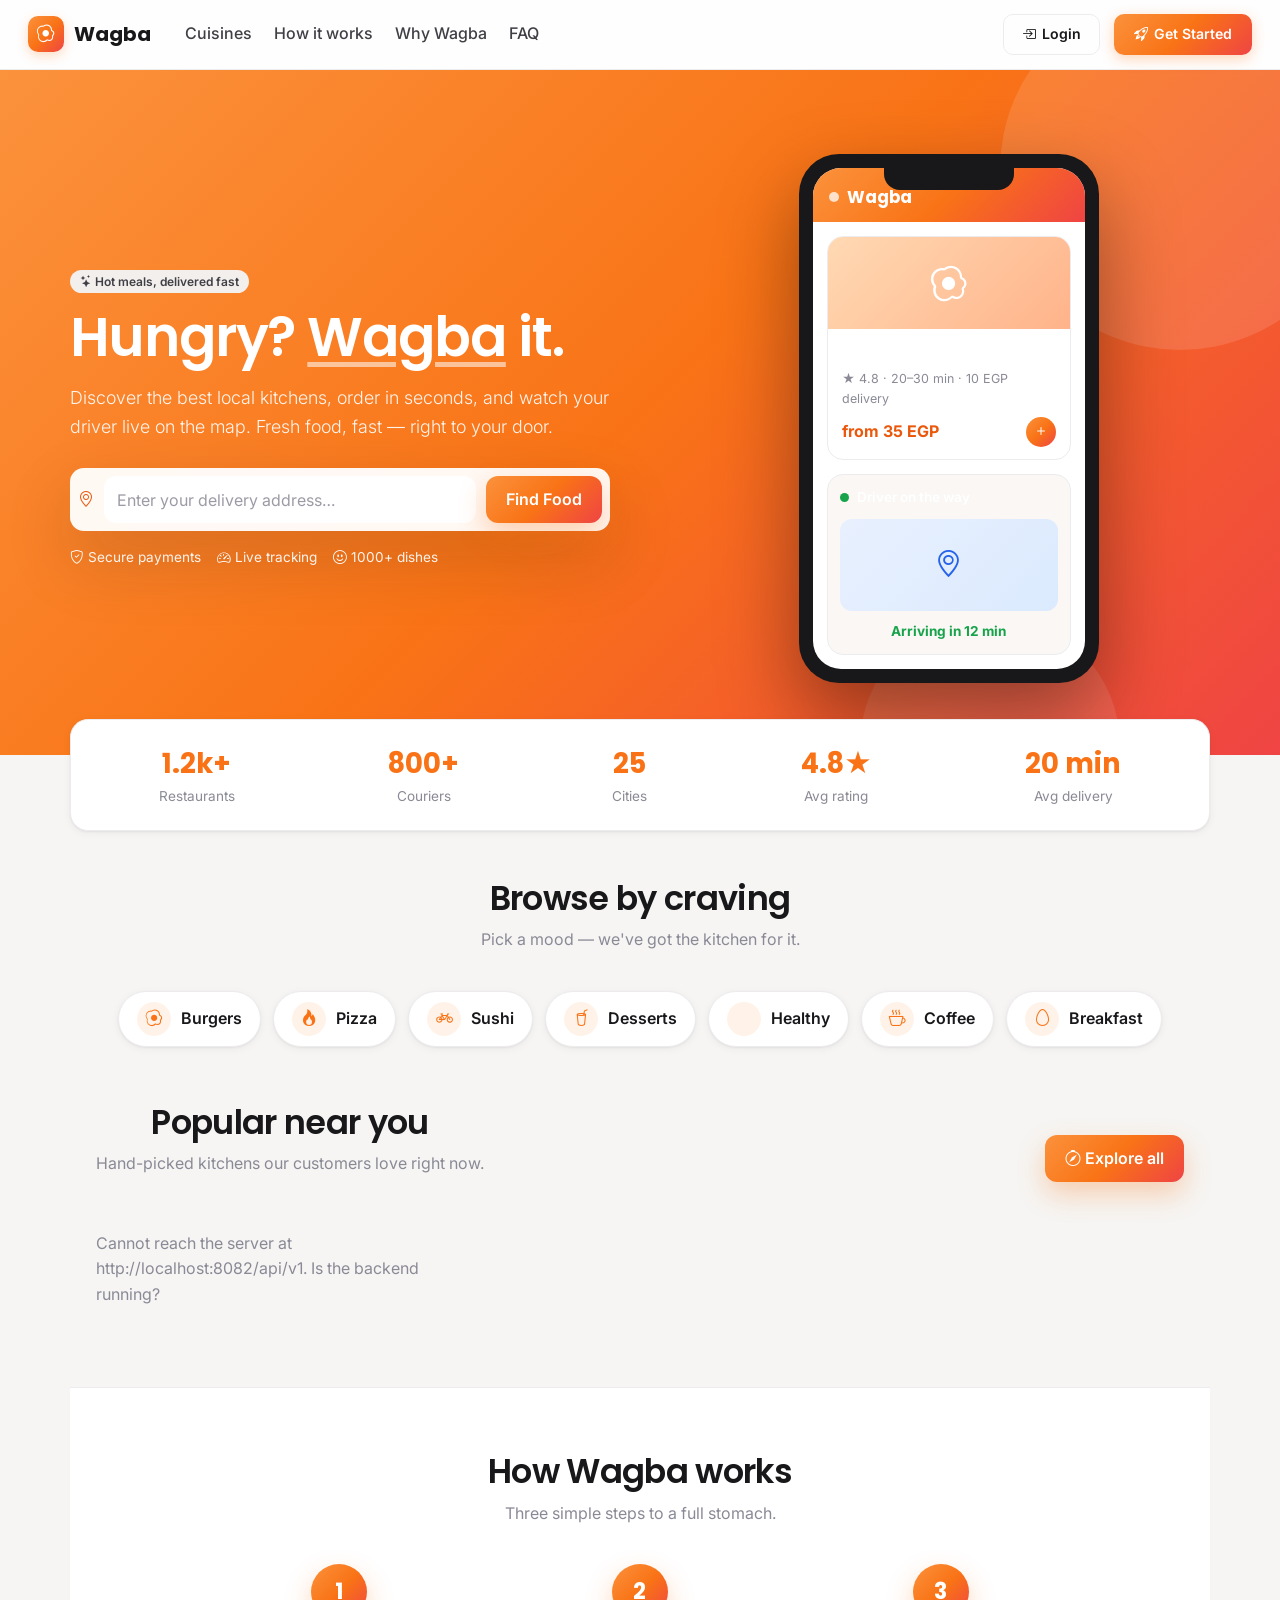
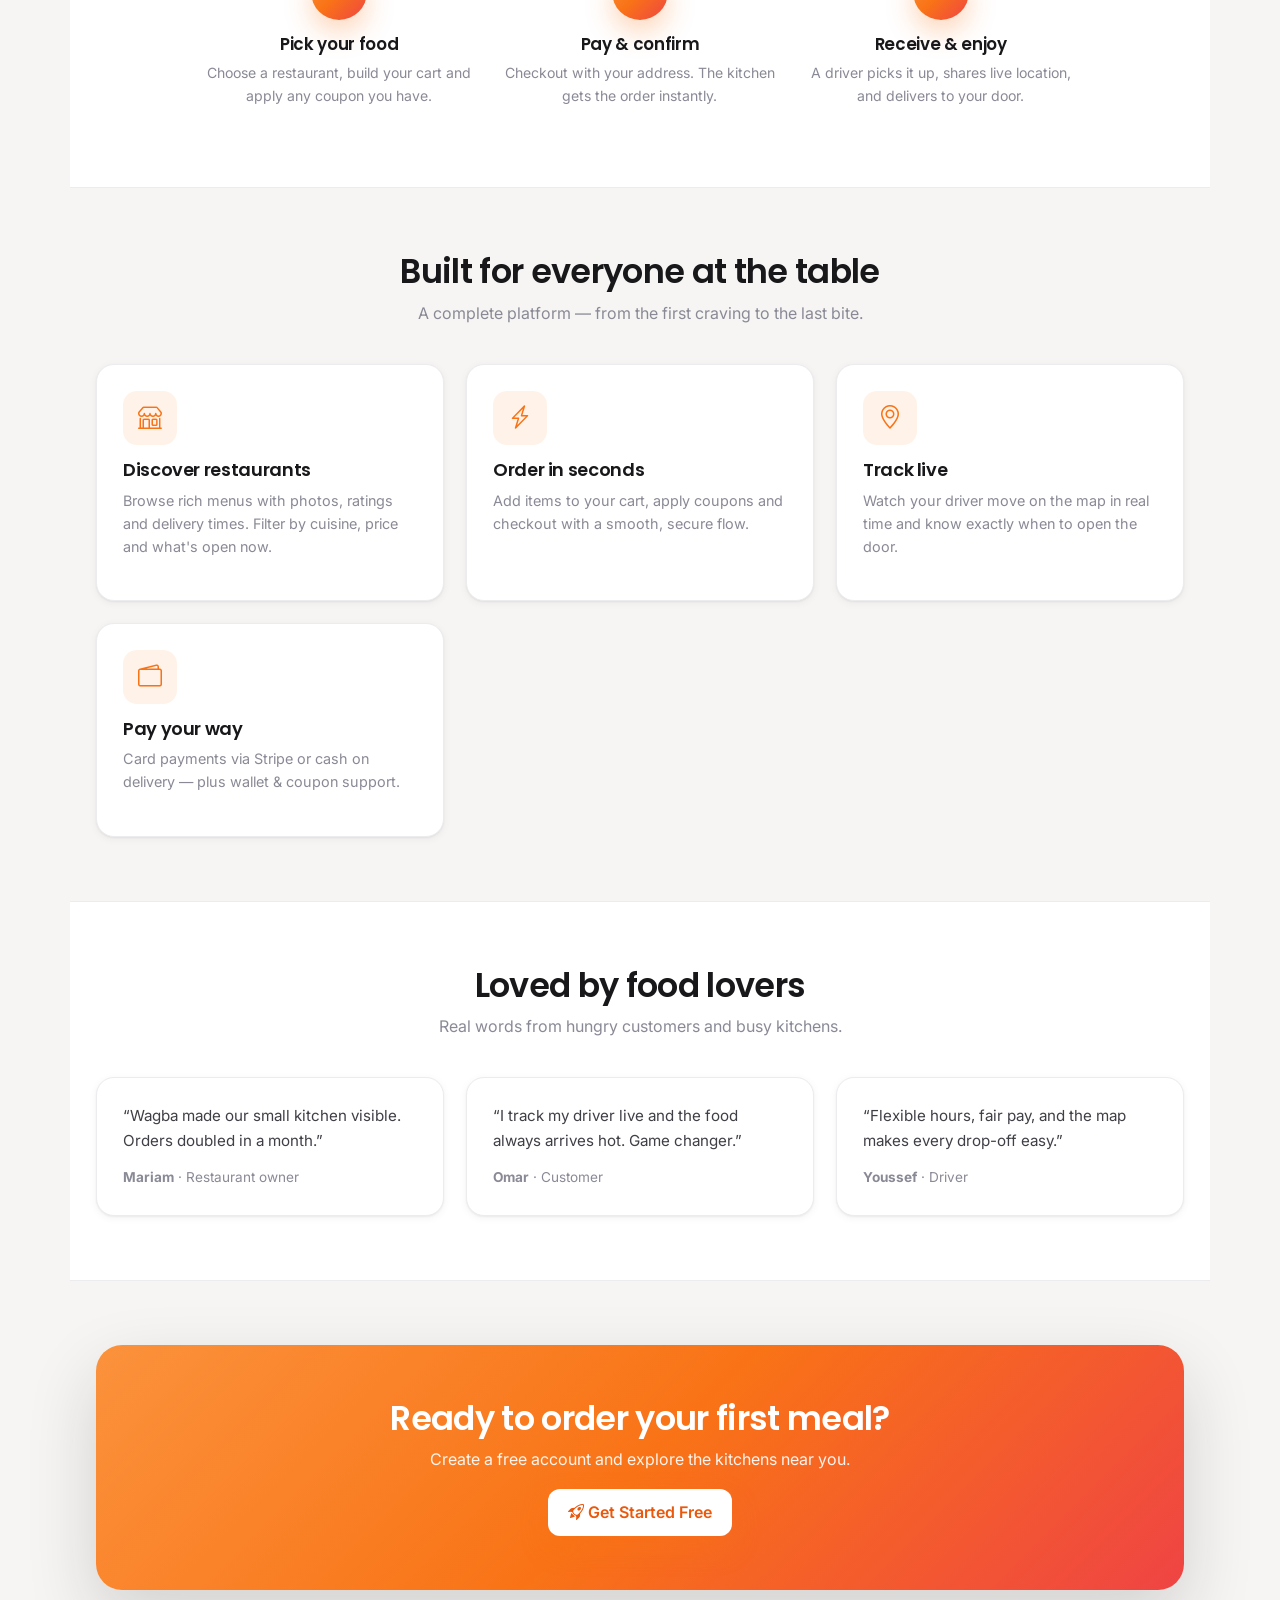
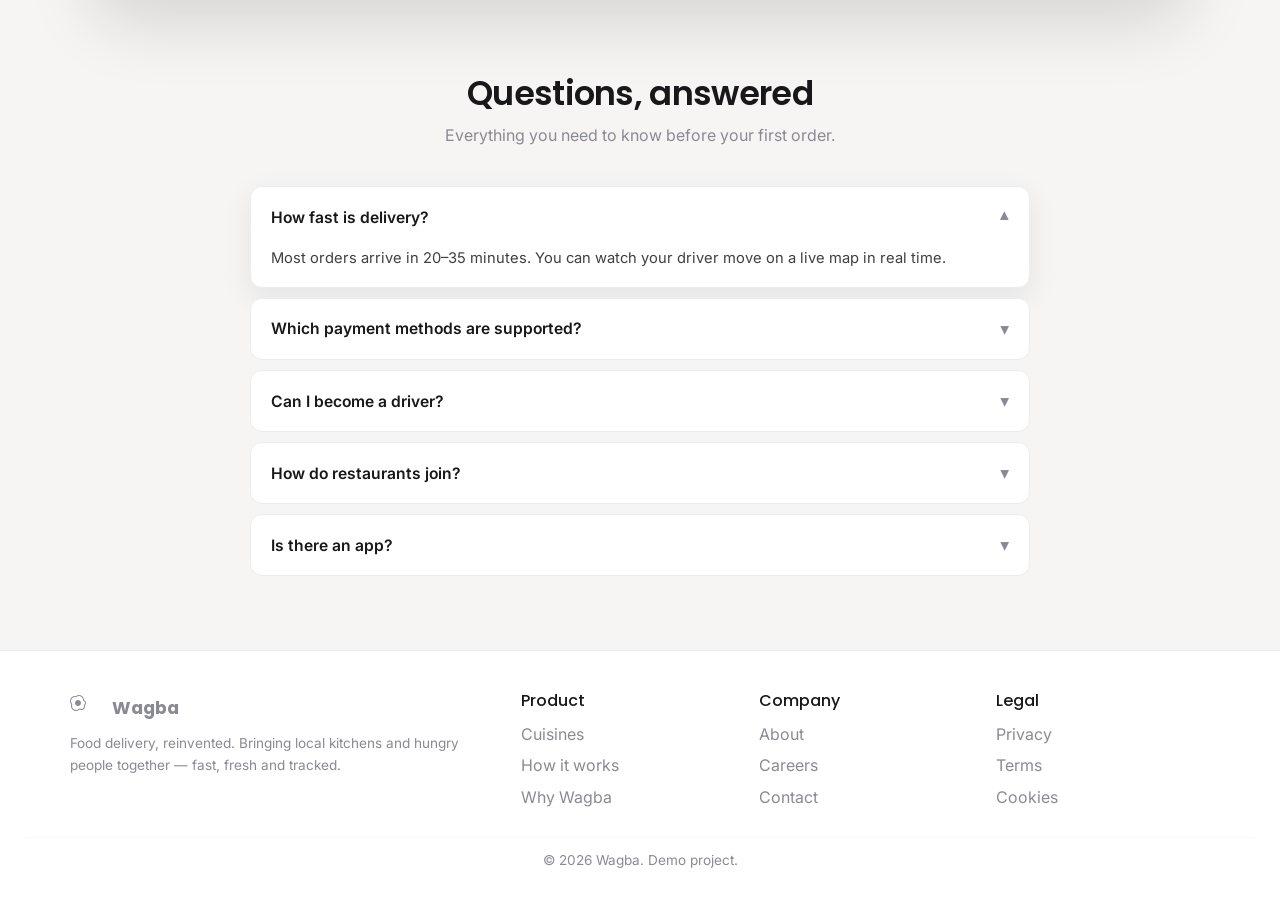
==== commit 2e840d11: "enhance: sidebar/top-nav/bottom-nav color unification + admin mobile views overhaul - Sidebar, top n" ====
--- a/wagba-food-delivery-system-Frontend/index.html
+++ b/wagba-food-delivery-system-Frontend/index.html
@@ -4,10 +4,11 @@
   <meta charset="UTF-8">
   <meta name="viewport" content="width=device-width, initial-scale=1.0">
   <title>Wagba — Food Delivery, reinvented</title>
+  <link rel="icon" href="data:image/svg+xml,<svg xmlns='http://www.w3.org/2000/svg' viewBox='0 0 100 100'><rect width='100' height='100' rx='20' fill='%23f97316'/><text x='50' y='68' text-anchor='middle' font-size='55' fill='white'>W</text></svg>">
   <link href="https://fonts.googleapis.com/css2?family=Inter:wght@400;500;600;700&family=Poppins:wght@500;600;700&display=swap" rel="stylesheet">
   <link href="https://cdn.jsdelivr.net/npm/bootstrap@5.3.3/dist/css/bootstrap.min.css" rel="stylesheet">
   <link href="https://cdn.jsdelivr.net/npm/bootstrap-icons@1.11.3/font/bootstrap-icons.min.css" rel="stylesheet">
-  <link href="css/styles.css?v=38" rel="stylesheet">
+  <link href="css/styles.css?v=51" rel="stylesheet">
 </head>
 <body>
 
@@ -85,7 +86,7 @@
   </div>
   <div class="cat-tiles">
     <div class="cat-tile" onclick="openAuth('register')"><span class="ct-ic"><i class="bi bi-egg-fried"></i></span> <b>Burgers</b></div>
-    <div class="cat-tile" onclick="openAuth('register')"><span class="ct-ic"><i class="bi bi-pizza"></i></span> <b>Pizza</b></div>
+    <div class="cat-tile" onclick="openAuth('register')"><span class="ct-ic"><i class="bi bi-fire"></i></span> <b>Pizza</b></div>
     <div class="cat-tile" onclick="openAuth('register')"><span class="ct-ic"><i class="bi bi-bicycle"></i></span> <b>Sushi</b></div>
     <div class="cat-tile" onclick="openAuth('register')"><span class="ct-ic"><i class="bi bi-cup-straw"></i></span> <b>Desserts</b></div>
     <div class="cat-tile" onclick="openAuth('register')"><span class="ct-ic"><i class="bi bi-leaf"></i></span> <b>Healthy</b></div>
@@ -175,7 +176,7 @@
 </footer>
 
 <!-- Auth Modal -->
-<div class="modal fade" id="authModal" tabindex="-1">
+<div class="modal fade auth-modal" id="authModal" tabindex="-1">
   <div class="modal-dialog modal-dialog-centered">
     <div class="modal-content">
       <div class="modal-body p-4">
@@ -251,7 +252,7 @@
 </div>
 
 <script src="https://cdn.jsdelivr.net/npm/bootstrap@5.3.3/dist/js/bootstrap.bundle.min.js"></script>
-<script src="js/common.js?v=38"></script>
+<script src="js/common.js?v=50"></script>
 <script>
   let _pendingEmail = '';
   let _pendingRole = '';
--- a/wagba-food-delivery-system-Frontend/css/styles.css
+++ b/wagba-food-delivery-system-Frontend/css/styles.css
@@ -11,10 +11,8 @@
   --brand-dark: #ea580c;
   --brand-darker: #c2410c;
   --brand-soft: #fff3e9;
-  --accent: #f59e0b;
   --gradient: linear-gradient(135deg, #fb923c 0%, #f97316 50%, #ef4444 100%);
   --gradient-soft: linear-gradient(135deg, #fff7f0, #fff1e7);
-  --sidebar-w: 232px;
 
   /* Neutrals */
   --ink: #18181b;
@@ -29,13 +27,21 @@
 
   /* Feedback */
   --ok: #16a34a;
+  --ok-dark: #15803d;
   --ok-soft: #e8f6ee;
   --warn: #d97706;
+  --warn-dark: #b45309;
   --warn-soft: #fdf2e3;
   --danger: #e23744;
+  --danger-dark: #b91c1c;
   --danger-soft: #fdecee;
   --info: #2563eb;
+  --info-dark: #1d4ed8;
   --info-soft: #e8f0fe;
+  --accent: #f59e0b;
+  --accent-dark: #b45309;
+  --violet: #7c3aed;
+  --violet-soft: #f1e9fe;
 
   /* Shape & depth */
   --radius: 18px;
@@ -69,6 +75,7 @@
 .muted { color: var(--muted); }
 .small { font-size: .85rem; }
 .gradient-text { background: var(--gradient); -webkit-background-clip: text; background-clip: text; color: transparent; }
+.logo-mark { width: 54px; height: 54px; font-size: 1.4rem; background: var(--gradient); color: #fff; border-radius: 14px; display: grid; place-items: center; flex: 0 0 auto; box-shadow: var(--shadow-brand); }
 
 /* ---------- Buttons ---------- */
 .btn-brand {
@@ -91,15 +98,18 @@
   position: sticky; top: 0; z-index: 50;
   display: flex; align-items: center; gap: 14px;
   padding: 10px 18px;
-  background: color-mix(in srgb, var(--surface) 88%, transparent);
-  backdrop-filter: blur(10px);
-  border-bottom: 1px solid var(--line);
+  background: #fefefe;
+  border-bottom: 1px solid #eee;
+  box-shadow: 0 1px 3px rgba(0,0,0,.04);
 }
 .wagba-nav .brand { display: flex; align-items: center; gap: 10px; font-family: var(--display); font-weight: 700; font-size: 1.25rem; color: var(--ink); text-decoration: none; }
 .wagba-nav .logo {
   width: 38px; height: 38px; border-radius: 11px; display: grid; place-items: center;
   background: var(--gradient); color: #fff; font-size: 1.2rem; box-shadow: var(--shadow-sm);
 }
+.nav-brand { display: none; align-items: center; gap: 10px; text-decoration: none; cursor: pointer; color: var(--ink); }
+.nav-brand .brand-name { font-family: var(--display); font-weight: 700; font-size: 1.18rem; letter-spacing: -.01em; }
+.nav-brand:hover { color: var(--brand-dark); }
 .wagba-nav .spacer { flex: 1; }
 .wagba-nav .chip {
   display: flex; align-items: center; gap: 10px; padding: 5px 12px 5px 6px;
@@ -130,34 +140,89 @@
     var(--bg); }
 .sidebar {
   width: var(--sidebar-w); flex: 0 0 var(--sidebar-w);
-  background: linear-gradient(180deg, rgba(255,255,255,.98), #fff); border-right: 1px solid var(--line);
-  padding: 22px 16px; position: sticky; top: 0; align-self: flex-start; height: 100vh; overflow-y: auto;
-  display: flex; flex-direction: column; gap: 4px;
-  box-shadow: 14px 0 40px rgba(24,24,27,.04);
-}
-.side-brand { display: flex; align-items: center; gap: 11px; padding: 2px 8px 16px; font-family: var(--display); font-weight: 700; font-size: 1.22rem; color: var(--ink); }
-.side-brand .logo { width: 38px; height: 38px; border-radius: 11px; background: var(--gradient); color: #fff; display: grid; place-items: center; font-size: 1.15rem; }
-
-.side-section { margin-top: 10px; display: flex; flex-direction: column; gap: 4px; }
-.side-label { font-size: .68rem; text-transform: uppercase; letter-spacing: .12em; color: var(--muted); padding: 6px 12px; font-weight: 700; }
+  background: #fefefe;
+  border-right: 1px solid #eee;
+  padding: 20px 12px; position: sticky; top: 0; align-self: flex-start; height: 100vh; overflow-y: auto;
+  display: flex; flex-direction: column; gap: 2px;
+  scrollbar-width: thin; scrollbar-color: #ddd transparent;
+}
+.sidebar::-webkit-scrollbar { width: 4px; }
+.sidebar::-webkit-scrollbar-thumb { background: #ddd; border-radius: 4px; }
+
+/* Brand */
+.side-brand {
+  display: flex; align-items: center; gap: 12px; padding: 6px 10px 22px;
+  font-family: var(--display); font-weight: 700; font-size: 1.22rem; color: var(--ink);
+  text-decoration: none; border-bottom: 1px solid var(--line); margin-bottom: 4px;
+}
+.side-brand .logo {
+  width: 42px; height: 42px; border-radius: 13px; background: var(--gradient);
+  color: #fff; display: grid; place-items: center; font-size: 1.2rem;
+  box-shadow: 0 6px 20px rgba(249,115,22,.3); transition: transform .25s, box-shadow .25s;
+}
+.side-brand:hover .logo { transform: scale(1.08) rotate(-3deg); box-shadow: 0 8px 28px rgba(249,115,22,.4); }
+
+/* Sections */
+.side-section { margin-top: 18px; display: flex; flex-direction: column; gap: 3px; }
+.side-label {
+  font-size: .66rem; text-transform: uppercase; letter-spacing: .14em; color: var(--muted);
+  padding: 4px 14px 8px; font-weight: 700; display: flex; align-items: center; gap: 8px;
+}
+.side-label::after { content: ''; flex: 1; height: 1px; background: var(--line); }
+
+/* Links */
 .side-link {
   display: flex; align-items: center; gap: 12px; padding: 11px 14px;
-  border-radius: 12px; color: var(--ink-2); font-weight: 500; cursor: pointer; transition: .15s; position: relative;
+  border-radius: 12px; color: var(--ink-2); font-weight: 500; cursor: pointer;
+  transition: all .2s ease; position: relative; text-decoration: none;
 }
 .side-link span:not(.side-badge) { flex: 1; min-width: 0; }
-.side-link i { font-size: 1.12rem; width: 22px; text-align: center; color: var(--muted); }
-.side-link:hover { background: var(--surface-2); color: var(--ink); transform: translateX(2px); }
-.side-link.active { background: linear-gradient(135deg, color-mix(in srgb, var(--brand) 11%, #fff), var(--brand-soft)); color: var(--brand-dark); font-weight: 600; box-shadow: inset 0 0 0 1px color-mix(in srgb, var(--brand) 16%, transparent); }
-.side-link.active i { color: var(--brand); }
-
+.side-link i { font-size: 1.1rem; width: 22px; text-align: center; color: var(--muted); transition: all .2s; }
+.side-link:hover {
+  background: rgba(249,115,22,.06); color: var(--ink);
+  transform: translateX(4px);
+}
+.side-link:hover i { color: var(--brand); transform: scale(1.1); }
+.side-link.active {
+  background: var(--gradient); color: #fff; font-weight: 600;
+  box-shadow: 0 4px 20px rgba(249,115,22,.3);
+  transform: translateX(0);
+}
+.side-link.active i { color: #fff; transform: scale(1.08); }
+.side-link.active .side-badge { background: rgba(255,255,255,.25); }
+
+/* Badge */
 .side-badge {
   min-width: 20px; height: 20px; padding: 0 6px; border-radius: 999px;
-  background: var(--brand); color: #fff; font-size: .7rem; font-weight: 700;
+  background: var(--brand); color: #fff; font-size: .68rem; font-weight: 700;
   display: inline-flex; align-items: center; justify-content: center; line-height: 1;
-}
+  box-shadow: 0 2px 8px rgba(249,115,22,.35);
+  transition: transform .2s;
+}
+.side-link:hover .side-badge { transform: scale(1.1); }
 .side-badge.d-none { display: none; }
 
-.side-foot { margin-top: auto; padding: 14px 10px 4px; border-top: 1px solid var(--line); font-size: .8rem; color: var(--muted); }
+/* User profile card at bottom of sidebar */
+.side-user {
+  margin-top: auto; padding: 14px; border-top: 1px solid var(--line);
+  display: flex; align-items: center; gap: 12px; border-radius: 14px;
+  background: var(--surface); border: 1px solid var(--line);
+  transition: box-shadow .2s, transform .2s; cursor: pointer;
+}
+.side-user:hover { box-shadow: 0 4px 16px rgba(24,24,27,.08); transform: translateY(-1px); }
+.side-user .su-avatar {
+  width: 40px; height: 40px; border-radius: 12px; background: var(--gradient);
+  color: #fff; display: grid; place-items: center; font-size: .85rem; font-weight: 700;
+  flex: 0 0 auto; box-shadow: 0 3px 10px rgba(249,115,22,.25);
+}
+.side-user .su-info { flex: 1; min-width: 0; }
+.side-user .su-name { font-weight: 700; font-size: .88rem; color: var(--ink); white-space: nowrap; overflow: hidden; text-overflow: ellipsis; }
+.side-user .su-email { font-size: .75rem; color: var(--muted); white-space: nowrap; overflow: hidden; text-overflow: ellipsis; }
+.side-user .su-role {
+  font-size: .62rem; font-weight: 700; text-transform: uppercase; letter-spacing: .08em;
+  padding: 2px 8px; border-radius: 999px; background: var(--brand-soft); color: var(--brand-dark);
+  flex: 0 0 auto;
+}
 
 .side-profile {
   margin-top: auto; display: flex; align-items: center; gap: 11px; cursor: pointer;
@@ -190,7 +255,7 @@
 .rv-ic { width: 42px; height: 42px; border-radius: 12px; background: var(--brand-soft); color: var(--brand); display: grid; place-items: center; font-size: 1.2rem; flex: 0 0 auto; }
 .rv-name { font-weight: 600; color: var(--ink); }
 .rv-sub { font-size: .82rem; color: var(--muted); }
-.rv-stars { margin-left: auto; color: #f59e0b; letter-spacing: 2px; font-size: 1rem; }
+.rv-stars { margin-left: auto; color: var(--accent); letter-spacing: 2px; font-size: 1rem; }
 .rv-comment { margin-top: 10px; color: var(--ink-2); font-size: .92rem; line-height: 1.5; }
 .rv-date { margin-top: 8px; font-size: .76rem; color: var(--muted); }
 
@@ -205,9 +270,9 @@
 .stat-card .label { color: var(--muted); font-size: .82rem; margin-top: 12px; }
 .stat-card .val { font-family: var(--display); font-size: 1.85rem; font-weight: 700; letter-spacing: -.02em; }
 .stat-card .sub { margin-top: 4px; font-size: .78rem; color: var(--muted); }
-.stat-card.green .ic { background: var(--ok-soft); color: #16a34a; }
-.stat-card.blue .ic { background: var(--info-soft); color: #2563eb; }
-.stat-card.violet .ic { background: #f1e9fe; color: #7c3aed; }
+.stat-card.green .ic { background: var(--ok-soft); color: var(--ok); }
+.stat-card.blue .ic { background: var(--info-soft); color: var(--info); }
+.stat-card.violet .ic { background: var(--violet-soft); color: var(--violet); }
 
 /* ---------- Restaurant / food cards ---------- */
 .rest-grid { display: grid; grid-template-columns: repeat(3, 1fr); gap: 18px; }
@@ -228,7 +293,7 @@
 .rest-card .name { font-family: var(--display); font-weight: 700; font-size: 1.06rem; line-height: 1.25; color: var(--ink); }
 .rest-card .rc-line { display: flex; align-items: center; gap: 8px; flex-wrap: wrap; }
 .rest-card .rc-rating { display: inline-flex; align-items: center; gap: 4px; font-weight: 700; font-size: .88rem; color: var(--ink); }
-.rest-card .rc-rating i { color: #f59e0b; }
+.rest-card .rc-rating i { color: var(--accent); }
 .rest-card .rc-sep { color: var(--muted); }
 .rest-card .rc-cuisine { display: inline-block; background: color-mix(in srgb, var(--brand) 12%, transparent); color: var(--brand-dark); border-radius: 999px; padding: 2px 10px; font-size: .7rem; font-weight: 700; }
 .rest-card .rc-meta,
@@ -252,31 +317,50 @@
 .food-card .add-btn:hover { background: var(--brand-dark); transform: scale(1.06); }
 
 /* ---------- Food detail modal ---------- */
-.modal-wagba { position: fixed; inset: 0; background: rgba(15,23,42,.55); display: none; align-items: center; justify-content: center; z-index: 200; padding: 18px; }
-.modal-wagba.show { display: flex; animation: mwFade .18s ease; }
-.mw-card { background: #fff; border-radius: 18px; width: 100%; max-width: 420px; max-height: 92vh; overflow: auto; position: relative; box-shadow: var(--shadow); animation: mwPop .2s ease; }
-.mw-close { position: absolute; top: 14px; right: 14px; width: 34px; height: 34px; border-radius: 50%; border: 0; background: rgba(255,255,255,.92); color: #0f172a; cursor: pointer; display: grid; place-items: center; font-size: .9rem; box-shadow: var(--shadow-sm); z-index: 2; }
-.mw-pic { height: 190px; flex: 0 0 190px; overflow: hidden; background: var(--gradient); display: grid; place-items: center; color: #fff; font-size: 2.6rem; }
+.modal-wagba { position: fixed; inset: 0; background: rgba(15,23,42,.55); backdrop-filter: blur(6px); display: none; align-items: center; justify-content: center; z-index: 200; padding: 18px; }
+.modal-wagba.show { display: flex; animation: mwFade .2s ease; }
+.mw-card { background: var(--surface); border-radius: 20px; width: 100%; max-width: 420px; max-height: 92vh; overflow: auto; position: relative; box-shadow: 0 24px 64px rgba(24,24,27,.18); animation: mwPop .25s cubic-bezier(.4,0,.2,1); border: 1px solid var(--line); }
+.mw-close { position: absolute; top: 14px; right: 14px; width: 36px; height: 36px; border-radius: 50%; border: 0; background: rgba(255,255,255,.92); color: var(--ink); cursor: pointer; display: grid; place-items: center; font-size: .9rem; box-shadow: 0 4px 12px rgba(0,0,0,.1); z-index: 2; transition: background .15s, transform .15s; }
+.mw-close:hover { background: #fff; transform: scale(1.1); }
+.mw-pic { height: 200px; flex: 0 0 200px; overflow: hidden; background: var(--gradient); display: grid; place-items: center; color: #fff; font-size: 2.8rem; }
 .mw-pic img { width: 100%; height: 100%; object-fit: cover; display: block; }
-.mw-body { position: relative; padding: 18px 20px 22px; display: flex; flex-direction: column; gap: 10px; }
+.mw-body { position: relative; padding: 20px 22px 24px; display: flex; flex-direction: column; gap: 12px; }
 .mw-cat { display: flex; gap: 8px; flex-wrap: wrap; }
-.mw-name { font-family: var(--display); font-weight: 700; font-size: 1.25rem; margin: 0; color: var(--ink); }
-.mw-desc { color: var(--muted); font-size: .9rem; line-height: 1.55; margin: 0; white-space: pre-wrap; }
-.mw-foot { display: flex; align-items: center; justify-content: space-between; gap: 12px; margin-top: 6px; }
-.mw-price { font-family: var(--display); font-weight: 700; font-size: 1.2rem; color: var(--brand-dark); }
+.mw-name { font-family: var(--display); font-weight: 700; font-size: 1.3rem; margin: 0; color: var(--ink); }
+.mw-desc { color: var(--muted); font-size: .92rem; line-height: 1.6; margin: 0; white-space: pre-wrap; }
+.mw-foot { display: flex; align-items: center; justify-content: space-between; gap: 12px; margin-top: 8px; padding-top: 12px; border-top: 1px solid var(--line); }
+.mw-price { font-family: var(--display); font-weight: 700; font-size: 1.25rem; color: var(--brand-dark); }
 .mw-price .old-price { color: var(--muted); text-decoration: line-through; font-weight: 500; font-size: .85rem; margin-right: 6px; }
 @keyframes mwFade { from { opacity: 0 } to { opacity: 1 } }
-@keyframes mwPop { from { opacity: 0; transform: translateY(12px) scale(.98) } to { opacity: 1; transform: none } }
+@keyframes mwPop { from { opacity: 0; transform: translateY(16px) scale(.97) } to { opacity: 1; transform: none } }
 
 .img-fallback { width: 100%; height: 100%; display: grid; place-items: center; background: var(--gradient); color: #fff; font-size: 1.8rem; }
 .img-fallback span { display: none; }
 
 /* ---------- Tables ---------- */
 .table.wagba { width: 100%; border-collapse: separate; border-spacing: 0; }
-.table.wagba th { text-align: left; font-size: .74rem; text-transform: uppercase; letter-spacing: .06em; color: var(--muted); padding: 12px 14px; border-bottom: 1px solid var(--line); }
+.table.wagba th { text-align: left; font-size: .74rem; text-transform: uppercase; letter-spacing: .06em; color: var(--muted); padding: 12px 14px; border-bottom: 1px solid var(--line); white-space: nowrap; }
 .table.wagba td { padding: 13px 14px; border-bottom: 1px solid var(--line-2); vertical-align: middle; }
 .table.wagba tbody tr:hover { background: var(--surface-2); }
 .table.wagba tbody tr:last-child td { border-bottom: none; }
+
+/* Mobile: card-style table rows */
+@media (max-width: 600px) {
+  .table.wagba { display: block; }
+  .table.wagba thead { display: none; }
+  .table.wagba tbody { display: flex; flex-direction: column; gap: 10px; }
+  .table.wagba tbody tr {
+    display: grid; grid-template-columns: 1fr auto; grid-template-rows: auto auto;
+    gap: 2px 12px; padding: 12px 14px; background: var(--surface-2);
+    border: 1px solid var(--line); border-radius: 12px;
+  }
+  .table.wagba td { padding: 0; border: 0; font-size: .85rem; }
+  .table.wagba td:nth-child(1) { grid-column: 1 / -1; font-size: .78rem; color: var(--muted); }
+  .table.wagba td:nth-child(2) { font-weight: 600; }
+  .table.wagba td:nth-child(3) { grid-column: 1 / -1; color: var(--ink-2); font-size: .82rem; }
+  .table.wagba td:nth-child(4) { grid-column: 2; grid-row: 2; }
+  .scroll-x { overflow-x: visible; }
+}
 .cell-name { display: flex; align-items: center; gap: 11px; }
 .cell-avatar { width: 38px; height: 38px; border-radius: 10px; background: var(--surface-3); display: grid; place-items: center; color: var(--muted); font-weight: 700; }
 .cart-thumb { width: 56px; height: 56px; border-radius: 12px; object-fit: cover; flex: 0 0 auto; background: var(--surface-2); }
@@ -336,24 +420,66 @@
 .dd-item:hover { background: color-mix(in srgb, var(--brand) 12%, transparent); }
 .dd-item.active { background: var(--gradient); color:#fff; }
 .form-label { font-weight: 600; font-size: .85rem; margin-bottom: 6px; }
+.form-hint { font-size: .78rem; color: var(--muted); margin-top: 4px; }
 .input-group .form-control, .input-group .form-select { border-radius: var(--radius-sm); }
 
 /* ---------- Badges ---------- */
 .badge-soft { background: var(--surface-3); color: var(--ink-2); padding: 4px 10px; border-radius: 999px; font-size: .75rem; font-weight: 600; }
 
-/* ---------- Modals ---------- */
-.modal-content { background: var(--surface); border: 1px solid var(--line); border-radius: var(--radius); box-shadow: var(--shadow-lg); }
-.modal-header, .modal-footer { border-color: var(--line); }
-.modal-title { font-family: var(--display); font-weight: 600; }
+/* ---------- Modals (Bootstrap) ---------- */
+.modal { backdrop-filter: blur(6px); }
+.modal-content { background: var(--surface); border: 1px solid var(--line); border-radius: var(--radius); box-shadow: var(--shadow-lg); overflow: hidden; }
+.modal-header { border-bottom: 1px solid var(--line); padding: 16px 20px; }
+.modal-title { font-family: var(--display); font-weight: 700; font-size: 1.1rem; }
+.modal-body { padding: 20px; }
+.modal-footer { border-top: 1px solid var(--line); padding: 14px 20px; gap: 10px; }
+.modal-header .icon-btn,
+.modal-footer .icon-btn { width: 34px; height: 34px; border-radius: 10px; border: 1px solid var(--line); background: var(--surface-2); color: var(--ink-2); display: grid; place-items: center; cursor: pointer; transition: background .15s, color .15s; }
+.modal-header .icon-btn:hover { background: var(--danger-soft); color: var(--danger); border-color: color-mix(in srgb, var(--danger) 30%, transparent); }
+@media (min-width: 576px) { .modal-dialog { max-width: 480px; } .modal-lg { max-width: 720px; } }
 
 /* ---------- Toasts ---------- */
 .toast-wrap { position: fixed; right: 18px; bottom: 18px; z-index: 200; display: flex; flex-direction: column; gap: 10px; }
-.toast-wagba { min-width: 240px; max-width: 360px; background: var(--surface); border: 1px solid var(--line); border-left: 4px solid var(--brand); border-radius: 12px; padding: 12px 14px; box-shadow: var(--shadow); animation: slideIn .25s ease; }
+.toast-wagba {
+  min-width: 280px; max-width: 380px; background: var(--surface); border: 1px solid var(--line);
+  border-left: 4px solid var(--brand); border-radius: 14px; padding: 14px 16px;
+  box-shadow: 0 12px 36px rgba(24,24,27,.12); animation: slideIn .3s cubic-bezier(.4,0,.2,1);
+  display: flex; align-items: flex-start; gap: 12px;
+}
+.toast-wagba .t-icon { width: 34px; height: 34px; border-radius: 10px; display: grid; place-items: center; font-size: 1.05rem; flex: 0 0 auto; }
+.toast-wagba .t-body { flex: 1; min-width: 0; }
+.toast-wagba .t-title { font-weight: 700; font-size: .9rem; margin-bottom: 2px; }
+.toast-wagba .t-msg { font-size: .82rem; color: var(--muted); line-height: 1.4; }
 .toast-wagba.ok { border-left-color: var(--ok); }
+.toast-wagba.ok .t-icon { background: var(--ok-soft); color: var(--ok); }
 .toast-wagba.err { border-left-color: var(--danger); }
-.toast-wagba .t-title { font-weight: 600; font-size: .9rem; }
-.toast-wagba .t-msg { font-size: .82rem; color: var(--muted); }
-@keyframes slideIn { from { opacity: 0; transform: translateX(20px); } to { opacity: 1; transform: translateX(0); } }
+.toast-wagba.err .t-icon { background: var(--danger-soft); color: var(--danger); }
+.toast-wagba .t-icon { background: var(--brand-soft); color: var(--brand); }
+@keyframes slideIn { from { opacity: 0; transform: translateX(24px) scale(.96); } to { opacity: 1; transform: translateX(0) scale(1); } }
+
+/* ---------- Auth modal ---------- */
+.auth-modal .modal-content { border: none; border-radius: 20px; overflow: hidden; }
+.auth-modal .modal-body { padding: 28px 32px; }
+.auth-modal .modal-title { font-size: 1.3rem; letter-spacing: -.01em; }
+.auth-modal .auth-tabs { display: flex; background: var(--surface-2); border-radius: 12px; padding: 4px; gap: 4px; }
+.auth-modal .auth-tabs button { flex: 1; padding: 10px; border: 0; border-radius: 10px; background: transparent; font-weight: 600; font-size: .88rem; color: var(--muted); cursor: pointer; transition: all .2s; }
+.auth-modal .auth-tabs button.active { background: var(--surface); color: var(--ink); box-shadow: 0 1px 4px rgba(24,24,27,.08); }
+.auth-modal .auth-tabs button:hover:not(.active) { color: var(--ink-2); }
+.auth-modal .form-control, .auth-modal .form-select { border-radius: 12px; border-color: var(--line-2); padding: 12px 14px; font-size: .92rem; }
+.auth-modal .form-control:focus, .auth-modal .form-select:focus { border-color: var(--brand); box-shadow: 0 0 0 3px color-mix(in srgb, var(--brand) 15%, transparent); }
+.auth-modal .btn-brand { border-radius: 12px; padding: 12px; font-weight: 700; font-size: .95rem; }
+.auth-modal .form-hint { font-size: .78rem; color: var(--muted); margin-top: 4px; }
+.auth-modal .icon-btn { width: 36px; height: 36px; border-radius: 10px; border: 1px solid var(--line); background: var(--surface-2); color: var(--ink-2); display: grid; place-items: center; cursor: pointer; transition: background .15s, color .15s; }
+.auth-modal .icon-btn:hover { background: var(--danger-soft); color: var(--danger); }
+
+/* ---------- Utility helpers ---------- */
+.fw-semibold { font-weight: 600 !important; }
+.fw-bold { font-weight: 700 !important; }
+.text-success { color: var(--ok) !important; }
+.text-danger { color: var(--danger) !important; }
+.text-warning { color: var(--accent) !important; }
+.text-info { color: var(--info) !important; }
+.text-muted { color: var(--muted) !important; }
 
 /* ---------- Empty state ---------- */
 .empty-state { text-align: center; padding: 60px 20px; color: var(--muted); }
@@ -372,13 +498,36 @@
 .timeline .step.done:not(:last-child)::after { background: var(--brand); }
 
 /* ---------- Map & pins ---------- */
-#map, .map-box, .map-picker { height: 340px; border-radius: var(--radius); border: 1px solid var(--line); overflow: hidden; }
+#map, .map-box, .map-picker { height: 340px; border-radius: var(--radius); border: 1px solid var(--line); overflow: hidden; position: relative; isolation: isolate; }
+.nav-map {
+  height: 340px; border-radius: var(--radius); border: 1px solid var(--line); overflow: hidden; position: relative; isolation: isolate;
+}
+@media (max-width: 600px) { .nav-map { height: 240px; } }
+
+/* ---------- Route stop cards ---------- */
+.route-stop {
+  display: flex; align-items: flex-start; gap: 12px; padding: 14px 16px;
+  background: var(--surface-2); border: 1px solid var(--line); border-radius: 14px;
+  transition: border-color .15s;
+}
+.route-stop:hover { border-color: color-mix(in srgb, var(--brand) 30%, transparent); }
+.route-stop.pickup { border-left: 3px solid var(--brand); }
+.route-stop.dropoff { border-left: 3px solid var(--info); }
+.rs-ic {
+  width: 40px; height: 40px; border-radius: 12px; display: grid; place-items: center;
+  font-size: 1.1rem; flex: 0 0 auto;
+}
+.route-stop.pickup .rs-ic { background: var(--brand-soft); color: var(--brand); }
+.route-stop.dropoff .rs-ic { background: var(--info-soft); color: var(--info); }
+.rs-label { font-size: .72rem; font-weight: 700; text-transform: uppercase; letter-spacing: .06em; color: var(--muted); margin-bottom: 2px; }
+.route-stop .fw-semibold { font-size: .92rem; color: var(--ink); }
+.route-stop .muted.small { font-size: .78rem; margin-top: 2px; }
 .pin-driver { display: grid; place-items: center; width: 30px; height: 30px; border-radius: 50% 50% 50% 0; transform: rotate(-45deg); background: var(--gradient); color: #fff; box-shadow: var(--shadow); }
 .pin-driver i { transform: rotate(45deg); }
-.pin-cust { display: grid; place-items: center; width: 30px; height: 30px; border-radius: 50%; background: #2563eb; color: #fff; box-shadow: var(--shadow); }
-.pin-rest { display: grid; place-items: center; width: 30px; height: 30px; border-radius: 8px; background: #f97316; color: #fff; box-shadow: var(--shadow); }
+.pin-cust { display: grid; place-items: center; width: 30px; height: 30px; border-radius: 50%; background: var(--info); color: #fff; box-shadow: var(--shadow); }
+.pin-rest { display: grid; place-items: center; width: 30px; height: 30px; border-radius: 8px; background: var(--brand); color: #fff; box-shadow: var(--shadow); }
 .driver-info { display: flex; align-items: center; gap: 14px; padding: 14px 16px; background: var(--surface-2); border-radius: var(--radius); }
-.live-dot { width: 9px; height: 9px; border-radius: 50%; background: #22c55e; display: inline-block; box-shadow: 0 0 0 0 rgba(34,197,94,.7); animation: pulse 1.4s infinite; }
+.live-dot { width: 9px; height: 9px; border-radius: 50%; background: var(--ok); display: inline-block; box-shadow: 0 0 0 0 rgba(34,197,94,.7); animation: pulse 1.4s infinite; }
 @keyframes pulse { 0% { box-shadow: 0 0 0 0 rgba(34,197,94,.6); } 70% { box-shadow: 0 0 0 8px rgba(34,197,94,0); } 100% { box-shadow: 0 0 0 0 rgba(34,197,94,0); } }
 .map-empty { height: 300px; display: grid; place-content: center; justify-items: center; gap: 8px; color: var(--muted); background: var(--surface-2); border-radius: var(--radius); text-align: center; }
 .map-empty i { font-size: 2rem; }
@@ -387,12 +536,16 @@
    LANDING
    ============================================================ */
 .landing-nav { position: sticky; top: 0; z-index: 50; display: flex; align-items: center; gap: 14px; padding: 14px 28px; background: color-mix(in srgb, var(--surface) 90%, transparent); backdrop-filter: blur(10px); border-bottom: 1px solid var(--line); }
-.landing-nav .brand { display: flex; align-items: center; gap: 10px; font-family: var(--display); font-weight: 700; font-size: 1.25rem; }
-.landing-nav .logo { width: 36px; height: 36px; border-radius: 10px; background: var(--gradient); color: #fff; display: grid; place-items: center; }
+.landing-nav .brand { display: flex; align-items: center; gap: 10px; font-family: var(--display); font-weight: 700; font-size: 1.25rem; color: var(--ink); text-decoration: none; }
+.landing-nav .logo { width: 36px; height: 36px; border-radius: 10px; background: var(--gradient); color: #fff; display: grid; place-items: center; font-size: 1.1rem; box-shadow: 0 4px 12px rgba(249,115,22,.25); }
 .landing-nav .links { display: flex; gap: 22px; margin-left: 20px; }
-.landing-nav .links a { color: var(--ink-2); font-weight: 500; }
+.landing-nav .links a { color: var(--ink-2); font-weight: 500; text-decoration: none; transition: color .15s; }
 .landing-nav .links a:hover { color: var(--brand); }
 .landing-nav .spacer { flex: 1; }
+.landing-nav .btn-ghost { background: transparent; border: 1.5px solid var(--line); color: var(--ink); border-radius: 10px; padding: 8px 18px; font-weight: 600; font-size: .88rem; cursor: pointer; transition: all .15s; display: inline-flex; align-items: center; gap: 6px; }
+.landing-nav .btn-ghost:hover { border-color: var(--brand); color: var(--brand); background: color-mix(in srgb, var(--brand) 6%, transparent); }
+.landing-nav .btn-brand { background: var(--gradient); color: #fff; border: none; border-radius: 10px; padding: 9px 20px; font-weight: 600; font-size: .88rem; cursor: pointer; transition: all .18s; box-shadow: 0 4px 14px rgba(249,115,22,.3); display: inline-flex; align-items: center; gap: 6px; }
+.landing-nav .btn-brand:hover { transform: translateY(-1px); box-shadow: 0 6px 20px rgba(249,115,22,.38); filter: brightness(1.05); }
 
 .hero { position: relative; overflow: hidden; padding: 84px 26px 72px; background: var(--gradient); color: #fff; }
 .hero::after { content:''; position:absolute; right:-80px; top:-80px; width:360px; height:360px; border-radius:50%; background:rgba(255,255,255,.12); }
@@ -419,6 +572,8 @@
 .feat .ic { width: 54px; height: 54px; border-radius: 14px; background: var(--brand-soft); color: var(--brand); display: grid; place-items: center; font-size: 1.5rem; margin-bottom: 14px; }
 .feat h4 { font-size: 1.12rem; }
 .feat p { color: var(--muted); font-size: .9rem; }
+.feat .quote { color: var(--ink-2); font-size: .95rem; line-height: 1.6; margin-bottom: 14px; }
+.feat .who { font-size: .85rem; color: var(--muted); }
 
 .steps { max-width: 880px; margin: 0 auto; display: grid; grid-template-columns: repeat(3,1fr); gap: 22px; }
 .step-card { text-align: center; }
@@ -435,6 +590,16 @@
 .footer h6 { color: var(--ink); font-family: var(--display); }
 .footer a { color: var(--muted); display: block; padding: 3px 0; }
 .footer a:hover { color: var(--brand); }
+
+.faq { max-width: 780px; margin: 0 auto; }
+.faq details { border: 1px solid var(--line); border-radius: var(--radius-sm); background: var(--surface); margin-bottom: 10px; transition: box-shadow .15s; }
+.faq details:hover { box-shadow: var(--shadow-sm); }
+.faq details[open] { box-shadow: var(--shadow); }
+.faq summary { padding: 16px 20px; font-weight: 600; font-size: .98rem; cursor: pointer; list-style: none; display: flex; align-items: center; gap: 12px; }
+.faq summary::-webkit-details-marker { display: none; }
+.faq summary::after { content: '\25BE'; margin-left: auto; color: var(--muted); font-size: 1.1rem; transition: transform .2s; }
+.faq details[open] summary::after { transform: rotate(180deg); }
+.faq details div { padding: 0 20px 16px; color: var(--ink-2); font-size: .92rem; line-height: 1.6; }
 
 /* ============================================================
    AUTH (split screen)
@@ -443,7 +608,7 @@
 .auth-aside { background: var(--gradient); color: #fff; padding: 56px; display: flex; flex-direction: column; justify-content: center; position: relative; overflow: hidden; }
 .auth-aside::after { content:''; position:absolute; right:-60px; bottom:-60px; width:280px; height:280px; border-radius:50%; background:rgba(255,255,255,.12); }
 .auth-aside h2 { color: #fff; font-size: 2.2rem; position: relative; }
-.auth-aside p { color: rgba(255,255,255,.9); position: relative; }
+.auth-aside p { color: rgba(255,255,255,.9); position: relative; line-height: 1.6; }
 .auth-main { display: grid; place-items: center; padding: 30px; background: var(--surface); }
 .auth-card { width: 100%; max-width: 400px; }
 .auth-tabs { display: flex; gap: 8px; background: var(--surface-2); padding: 5px; border-radius: 12px; margin-bottom: 20px; }
@@ -462,18 +627,18 @@
 .hero-browse::before { content:''; position:absolute; right:110px; bottom:-80px; width:170px; height:170px; border-radius:50%; background:rgba(255,255,255,.10); }
 .hb-greet { position: relative; z-index:1; font-family: var(--display); font-size: 1.7rem; font-weight: 700; }
 .hb-sub { position: relative; z-index:1; opacity:.92; margin: 4px 0 16px; }
-.hb-search { position: relative; z-index:1; display:flex; align-items:center; gap:10px; background:#fff; color:#0f172a; border-radius: 14px; padding: 6px 14px; max-width: 560px; box-shadow: var(--shadow); }
+.hb-search { position: relative; z-index:1; display:flex; align-items:center; gap:10px; background:#fff; color: var(--ink); border-radius: 14px; padding: 6px 14px; max-width: 560px; box-shadow: var(--shadow); }
 .hb-search i { color: var(--muted); }
 .hb-search .form-control { border:none; box-shadow:none; background:transparent; padding-left:0; }
 
 .promo-banner {
   display:flex; align-items:center; gap:14px; cursor:pointer;
-  background: linear-gradient(135deg,#0f172a,#1e293b); color:#fff;
+  background: linear-gradient(135deg, var(--ink), #1e293b); color:#fff;
   border-radius: var(--radius); padding:16px 18px; margin-bottom:16px;
   border:1px solid var(--line); position:relative; overflow:hidden; transition:.18s;
 }
 .promo-banner:hover { transform: translateY(-2px); box-shadow: var(--shadow); }
-.promo-banner.active { background: linear-gradient(135deg,var(--ok),#15803d); border-color: transparent; }
+.promo-banner.active { background: linear-gradient(135deg,var(--ok),var(--ok-dark)); border-color: transparent; }
 .promo-ic { width:46px; height:46px; border-radius:12px; display:grid; place-items:center; background:rgba(255,255,255,.14); font-size:1.4rem; flex:0 0 auto; }
 .promo-txt { flex:1; display:flex; flex-direction:column; }
 .promo-txt b { font-family: var(--display); }
@@ -496,6 +661,7 @@
 .cat-tab.active { background: var(--gradient); color:#fff; border-color: transparent; box-shadow: var(--shadow-sm); }
 
 .dash-hero { display:flex; align-items:center; gap:16px; background: var(--gradient); color:#fff; border-radius: var(--radius); padding:20px 22px; margin-bottom:18px; box-shadow: var(--shadow); }
+.dash-hero h4, .dash-hero h5 { color: #fff; }
 .dash-hero .dh-ic { width:54px; height:54px; border-radius:14px; background: rgba(255,255,255,.18); display:grid; place-items:center; font-size:1.6rem; flex:0 0 auto; }
 .dash-hero .dh-title { font-family: var(--display); font-size:1.35rem; font-weight:700; }
 .dash-hero .dh-sub { opacity:.92; font-size:.9rem; }
@@ -506,8 +672,8 @@
 .role-badge { display:inline-block; padding:3px 10px; border-radius:999px; font-size:.72rem; font-weight:700; letter-spacing:.02em; text-transform:uppercase; }
 .role-CUSTOMER { background:#e0f2fe; color:#0369a1; }
 .role-RESTAURANT_OWNER { background: var(--brand-soft); color: var(--brand-dark); }
-.role-DRIVER { background:#dcfce7; color:#15803d; }
-.role-ADMIN { background:#ede9fe; color:#6d28d9; }
+.role-DRIVER { background:#dcfce7; color: var(--ok-dark); }
+.role-ADMIN { background:#ede9fe; color: var(--violet); }
 
 .entity-card { background: var(--surface); border:1px solid var(--line); border-radius: var(--radius); padding:16px; box-shadow: var(--shadow-sm); display:flex; flex-direction:column; gap:10px; transition: transform .18s, box-shadow .18s; }
 .entity-card:hover { transform: translateY(-3px); box-shadow: var(--shadow); }
@@ -517,7 +683,7 @@
 .ec-id b { font-family: var(--display); font-weight:600; font-size:1.02rem; }
 .ec-body { display:flex; flex-wrap:wrap; gap:8px; }
 .ec-detail { display:inline-flex; align-items:center; gap:5px; background: var(--surface-2); border:1px solid var(--line); border-radius:8px; padding:4px 9px; font-size:.8rem; color: var(--ink-2); }
-.ec-detail.offer { background: linear-gradient(135deg,#16a34a,#22c55e); color:#fff; border-color:transparent; font-weight:700; }
+.ec-detail.offer { background: linear-gradient(135deg,var(--ok),#22c55e); color:#fff; border-color:transparent; font-weight:700; }
 .ec-actions { display:flex; flex-wrap:wrap; gap:8px; margin-top:2px; }
 
 .coupon-ticket { display:flex; align-items:stretch; background: var(--surface); border:1px solid var(--line); border-radius: var(--radius); overflow:hidden; box-shadow: var(--shadow-sm); }
@@ -535,28 +701,82 @@
 .coupon-card .cc-code { font-family: var(--display); font-weight: 700; letter-spacing: .04em; }
 .coupon-card .cc-meta { color: var(--muted); font-size: .8rem; }
 
-.offer-chip { display: inline-flex; align-items: center; gap: 4px; background: linear-gradient(135deg,#16a34a,#22c55e); color: #fff; font-size: .72rem; font-weight: 700; letter-spacing: .02em; padding: 3px 9px; border-radius: 999px; text-transform: uppercase; }
+/* ---------- Coupon tabs ---------- */
+.coupon-tabs { display: flex; flex-wrap: wrap; gap: 6px; margin-bottom: 18px; }
+.coupon-tab {
+  flex: 0 0 auto; display: inline-flex; align-items: center; gap: 6px;
+  padding: 9px 16px; border: 1px solid var(--line); background: var(--surface);
+  border-radius: 10px; font-weight: 600; font-size: .85rem; color: var(--muted);
+  cursor: pointer; transition: all .15s; white-space: nowrap;
+}
+.coupon-tab:hover { border-color: var(--brand); color: var(--ink); background: var(--surface-2); }
+.coupon-tab.active { background: var(--gradient); color: #fff; border-color: transparent; box-shadow: 0 4px 14px rgba(249,115,22,.22); }
+.ct-count { font-size: .72rem; background: rgba(255,255,255,.25); padding: 1px 7px; border-radius: 999px; }
+.coupon-tab:not(.active) .ct-count { background: var(--surface-3); color: var(--muted); }
+.coupon-status { font-size: .75rem; font-weight: 700; padding: 4px 10px; border-radius: 999px; white-space: nowrap; flex: 0 0 auto; }
+.coupon-status.valid { background: var(--ok-soft); color: var(--ok-dark); }
+.coupon-status.used { background: var(--surface-3); color: var(--muted); }
+.coupon-status.expired { background: var(--danger-soft); color: var(--danger-dark); }
+.coupon-card.valid { border-color: color-mix(in srgb, var(--ok) 30%, transparent); background: var(--ok-soft); }
+.coupon-card.used { opacity: .6; border-style: solid; border-color: var(--line); background: var(--surface-2); }
+.coupon-card.expired { opacity: .55; border-color: color-mix(in srgb, var(--danger) 25%, transparent); background: var(--danger-soft); }
+.coupon-card.used .cc-ic, .coupon-card.expired .cc-ic { filter: grayscale(.6); }
+.coupon-empty { text-align: center; padding: 40px 20px; color: var(--muted); }
+.coupon-empty i { font-size: 2.4rem; color: var(--line); display: block; margin-bottom: 10px; }
+
+.offer-chip { display: inline-flex; align-items: center; gap: 4px; background: linear-gradient(135deg,var(--ok),#22c55e); color: #fff; font-size: .72rem; font-weight: 700; letter-spacing: .02em; padding: 3px 9px; border-radius: 999px; text-transform: uppercase; }
 .offer-chip.sm { font-size: .66rem; padding: 2px 7px; }
 .old-price { color: var(--muted); text-decoration: line-through; font-size: .85rem; margin-right: 4px; }
 .new-price { color: var(--ok); font-weight: 700; }
 
 /* ============================================================
-   ORDERS / DETAIL CARDS
+   ORDERS / DELIVERY CARDS
    ============================================================ */
-.order-card { border-left: 4px solid var(--brand); }
-.order-card:hover { box-shadow: var(--shadow); transform: translateY(-1px); }
+.order-card {
+  border-left: 4px solid var(--brand); border-radius: var(--radius);
+  transition: box-shadow .2s, transform .2s, border-color .2s;
+}
+.order-card:hover { box-shadow: 0 8px 28px rgba(24,24,27,.1); transform: translateY(-2px); }
 .detail-card { border-top: 3px solid var(--brand); }
 .oc-top { display: flex; gap: 12px; align-items: flex-start; }
-.oc-ic { width: 44px; height: 44px; border-radius: 13px; display: grid; place-items: center; background: var(--brand-soft); color: var(--brand); font-size: 1.25rem; flex: 0 0 auto; }
-.oc-title { font-weight: 600; font-size: 1rem; }
+.oc-ic {
+  width: 46px; height: 46px; border-radius: 13px; display: grid; place-items: center;
+  background: var(--brand-soft); color: var(--brand); font-size: 1.25rem; flex: 0 0 auto;
+  transition: transform .2s;
+}
+.order-card:hover .oc-ic { transform: scale(1.06); }
+.oc-title { font-weight: 700; font-size: 1rem; color: var(--ink); }
 .oc-sub { color: var(--muted); font-size: .82rem; margin-top: 2px; }
 .oc-badges { display: flex; gap: 6px; flex-wrap: wrap; justify-content: flex-end; }
-.oc-meta { display: grid; grid-template-columns: repeat(auto-fit, minmax(150px, 1fr)); gap: 8px 18px; margin-top: 14px; }
+.oc-meta {
+  display: grid; grid-template-columns: repeat(auto-fit, minmax(160px, 1fr));
+  gap: 8px 18px; margin-top: 14px; padding: 12px 14px; background: var(--surface-2);
+  border-radius: 12px;
+}
 .oc-meta .m { display: flex; align-items: center; gap: 7px; font-size: .84rem; color: var(--ink-2); }
-.oc-meta .m i { color: var(--brand); font-size: .95rem; }
-.oc-foot { display: flex; align-items: center; justify-content: space-between; gap: 10px; margin-top: 16px; padding-top: 14px; border-top: 1px solid var(--line); flex-wrap: wrap; }
+.oc-meta .m i { color: var(--brand); font-size: .95rem; flex: 0 0 auto; }
+.oc-foot {
+  display: flex; align-items: center; justify-content: space-between; gap: 10px;
+  margin-top: 16px; padding-top: 14px; border-top: 1px solid var(--line); flex-wrap: wrap;
+}
 .oc-total { font-family: var(--display); font-weight: 700; font-size: 1.15rem; }
 .oc-total .save { display: block; font-family: var(--font); font-weight: 600; font-size: .78rem; color: var(--ok); }
+
+/* Delivery action buttons */
+.oc-foot .btn-brand { border-radius: 10px; padding: 8px 16px; font-size: .85rem; }
+.oc-foot .btn-soft { border-radius: 10px; padding: 8px 14px; font-size: .85rem; background: var(--surface-2); color: var(--ink-2); border: 1px solid var(--line); }
+.oc-foot .btn-soft:hover { background: var(--brand-soft); color: var(--brand); border-color: color-mix(in srgb, var(--brand) 30%, transparent); }
+.oc-foot .btn-success { border-radius: 10px; padding: 8px 16px; font-size: .85rem; }
+.oc-foot .btn-danger { border-radius: 10px; padding: 8px 16px; font-size: .85rem; }
+.oc-foot .btn-secondary { border-radius: 10px; padding: 8px 16px; font-size: .85rem; }
+
+/* Delivery meta icons on hover */
+.oc-meta .m { transition: color .15s; }
+.oc-meta .m:hover { color: var(--ink); }
+
+/* Status badge polish */
+.badge { font-size: .72rem; font-weight: 700; padding: 4px 10px; border-radius: 999px; letter-spacing: .02em; }
+
 .mini-row { display: flex; align-items: center; justify-content: space-between; gap: 10px; padding: 10px 0; border-bottom: 1px solid var(--line-2); }
 .mini-row:last-child { border-bottom: none; }
 
@@ -594,21 +814,23 @@
    NOTIFICATIONS
    ============================================================ */
 .notif-badge { position: absolute; top: 2px; right: 2px; min-width: 18px; height: 18px; padding: 0 5px; border-radius: 9px; background: var(--danger); color: #fff; font-size: 11px; font-weight: 700; display: inline-flex; align-items: center; justify-content: center; line-height: 1; }
-.notif-panel { position: absolute; top: 58px; right: 12px; width: 360px; max-height: 420px; overflow: auto; background: var(--surface); border: 1px solid var(--line); border-radius: 14px; box-shadow: var(--shadow-lg); z-index: 1000; }
-.notif-head { display: flex; justify-content: space-between; align-items: center; padding: 10px 14px; border-bottom: 1px solid var(--line); font-weight: 600; background: var(--brand-soft); border-radius: 14px 14px 0 0; }
-.notif-head .btn-link { color: var(--brand-dark); }
-.notif-item { display: flex; gap: 12px; align-items: flex-start; padding: 12px 14px; border-bottom: 1px solid var(--line); cursor: pointer; position: relative; }
+.notif-panel { position: absolute; top: 58px; right: 12px; width: 360px; max-height: 420px; overflow: auto; background: var(--surface); border: 1px solid var(--line); border-radius: 16px; box-shadow: 0 16px 48px rgba(24,24,27,.12); z-index: 1000; }
+.notif-head { display: flex; justify-content: space-between; align-items: center; padding: 12px 16px; border-bottom: 1px solid var(--line); font-weight: 700; background: var(--gradient); color: #fff; border-radius: 16px 16px 0 0; }
+.notif-head .btn-link { color: #fff; }
+.notif-item { display: flex; gap: 12px; align-items: flex-start; padding: 12px 14px; border-bottom: 1px solid var(--line-2); cursor: pointer; position: relative; transition: background .12s; }
 .notif-item:hover { background: var(--surface-2); }
+.notif-item:last-child { border-bottom: 0; }
 .notif-item.unread { background: color-mix(in srgb, var(--brand) 6%, var(--surface)); }
+.notif-item.unread:hover { background: color-mix(in srgb, var(--brand) 10%, var(--surface)); }
 .notif-ic { width: 38px; height: 38px; border-radius: 11px; display: grid; place-items: center; font-size: 1.1rem; flex: 0 0 auto; background: var(--brand-soft); color: var(--brand); }
-.notif-ic.ok { background: var(--ok-soft); color: #16a34a; }
-.notif-ic.danger { background: var(--danger-soft); color: #e23744; }
-.notif-ic.info { background: var(--info-soft); color: #2563eb; }
+.notif-ic.ok { background: var(--ok-soft); color: var(--ok); }
+.notif-ic.danger { background: var(--danger-soft); color: var(--danger); }
+.notif-ic.info { background: var(--info-soft); color: var(--info); }
 .notif-body { flex: 1; min-width: 0; }
-.notif-title { font-weight: 600; font-size: .9rem; }
+.notif-title { font-weight: 600; font-size: .9rem; color: var(--ink); }
 .notif-msg { color: var(--muted); font-size: .82rem; margin-top: 2px; line-height: 1.4; }
 .notif-time { color: var(--muted); font-size: .72rem; margin-top: 4px; }
-.notif-dot { position: absolute; top: 14px; right: 14px; width: 8px; height: 8px; border-radius: 50%; background: var(--brand); }
+.notif-dot { position: absolute; top: 14px; right: 14px; width: 8px; height: 8px; border-radius: 50%; background: var(--brand); box-shadow: 0 0 0 3px color-mix(in srgb, var(--brand) 20%, transparent); }
 
 /* ============================================================
    Bootstrap component cohesion
@@ -621,8 +843,8 @@
 .btn-outline-secondary, .btn-outline-dark { color: var(--ink-2); border-color: var(--line); }
 .btn-outline-secondary:hover, .btn-outline-dark:hover { background: var(--surface-2); color: var(--ink); border-color: var(--line); }
 .btn-outline-danger { --bs-btn-color: var(--danger); --bs-btn-border-color: color-mix(in srgb, var(--danger) 45%, transparent); --bs-btn-hover-bg: var(--danger); --bs-btn-hover-border-color: var(--danger); --bs-btn-hover-color: #fff; --bs-btn-active-bg: var(--danger); --bs-btn-active-border-color: var(--danger); --bs-btn-active-color: #fff; }
-.btn-outline-warning { --bs-btn-color: #b45309; --bs-btn-border-color: #fcd34d; --bs-btn-hover-bg: #f59e0b; --bs-btn-hover-border-color: #f59e0b; --bs-btn-hover-color: #fff; }
-.btn-outline-success { --bs-btn-color: #15803d; --bs-btn-border-color: #86efac; --bs-btn-hover-bg: var(--ok); --bs-btn-hover-border-color: var(--ok); --bs-btn-hover-color: #fff; }
+.btn-outline-warning { --bs-btn-color: var(--accent-dark); --bs-btn-border-color: #fcd34d; --bs-btn-hover-bg: var(--accent); --bs-btn-hover-border-color: var(--accent); --bs-btn-hover-color: #fff; }
+.btn-outline-success { --bs-btn-color: var(--ok-dark); --bs-btn-border-color: #86efac; --bs-btn-hover-bg: var(--ok); --bs-btn-hover-border-color: var(--ok); --bs-btn-hover-color: #fff; }
 .btn-outline-primary { --bs-btn-color: var(--brand-dark); --bs-btn-border-color: color-mix(in srgb, var(--brand) 45%, transparent); --bs-btn-hover-bg: var(--brand); --bs-btn-hover-border-color: var(--brand); --bs-btn-hover-color: #fff; }
 .btn-success { --bs-btn-bg: var(--ok); --bs-btn-border-color: var(--ok); --bs-btn-hover-bg: color-mix(in srgb, var(--ok) 86%, #000); --bs-btn-hover-border-color: color-mix(in srgb, var(--ok) 86%, #000); }
 .btn-secondary { --bs-btn-bg: var(--ink-2); --bs-btn-border-color: var(--ink-2); --bs-btn-hover-bg: color-mix(in srgb, var(--ink-2) 86%, #000); --bs-btn-hover-border-color: color-mix(in srgb, var(--ink-2) 86%, #000); }
@@ -631,16 +853,16 @@
 .badge.bg-dark { background: var(--ink) !important; }
 .badge.bg-secondary { background: var(--surface-3) !important; color: var(--ink-2) !important; }
 .badge.bg-success { background: var(--ok) !important; }
-.badge.bg-success-subtle, .bg-success-subtle.text-success { background: var(--ok-soft) !important; color: #15803d !important; }
-.badge.bg-warning-subtle, .bg-warning-subtle { background: var(--warn-soft) !important; color: #b45309 !important; }
-.badge.bg-danger-subtle { background: var(--danger-soft) !important; color: #b91c1c !important; }
+.badge.bg-success-subtle, .bg-success-subtle.text-success { background: var(--ok-soft) !important; color: var(--ok-dark) !important; }
+.badge.bg-warning-subtle, .bg-warning-subtle { background: var(--warn-soft) !important; color: var(--accent-dark) !important; }
+.badge.bg-danger-subtle { background: var(--danger-soft) !important; color: var(--danger-dark) !important; }
 .badge.bg-primary-subtle { background: var(--brand-soft) !important; color: var(--brand-dark) !important; }
 
 .alert { border-radius: var(--radius-sm); border: 1px solid transparent; }
-.alert-danger { background: var(--danger-soft); border-color: #fecaca; color: #b91c1c; }
-.alert-success { background: var(--ok-soft); border-color: #bbf7d0; color: #15803d; }
-.alert-warning { background: var(--warn-soft); border-color: #fde68a; color: #b45309; }
-.alert-info { background: var(--info-soft); border-color: #bfdbfe; color: #1d4ed8; }
+.alert-danger { background: var(--danger-soft); border-color: #fecaca; color: var(--danger-dark); }
+.alert-success { background: var(--ok-soft); border-color: #bbf7d0; color: var(--ok-dark); }
+.alert-warning { background: var(--warn-soft); border-color: #fde68a; color: var(--accent-dark); }
+.alert-info { background: var(--info-soft); border-color: #bfdbfe; color: var(--info-dark); }
 
 .card { transition: box-shadow .18s ease, transform .18s ease, border-color .18s ease; }
 .row-gap { display: grid; gap: 18px; }
@@ -653,19 +875,74 @@
 .scroll-x { overflow-x: auto; }
 
 /* ============================================================
+   MOBILE BOTTOM NAV (base) + order-detail modal polish
+   ============================================================ */
+.bottom-nav { display: none; }
+.bottom-link {
+  appearance: none; border: 0; background: transparent; cursor: pointer;
+  display: flex; flex-direction: column; align-items: center; justify-content: center; gap: 3px;
+  padding: 7px 4px; border-radius: 14px; color: var(--muted); position: relative;
+  transition: color .15s, background .15s; min-width: 0; text-decoration: none;
+}
+.bottom-link i { font-size: 1.32rem; line-height: 1; transition: transform .15s; }
+.bottom-link .bl-label { font-size: .66rem; font-weight: 600; letter-spacing: .01em; white-space: nowrap; }
+.bottom-link.active { color: var(--brand); }
+.bottom-link.active i { transform: translateY(-1px) scale(1.06); }
+.bottom-link:active i { transform: scale(.92); }
+.bl-badge {
+  position: absolute; top: 2px; left: 50%; margin-left: 7px;
+  min-width: 17px; height: 17px; padding: 0 4px; border-radius: 999px;
+  background: var(--brand); color: #fff; font-size: .62rem; font-weight: 700;
+  display: inline-flex; align-items: center; justify-content: center; line-height: 1;
+}
+.bl-badge.d-none { display: none; }
+
+/* Order detail modal — make it feel like a proper sheet */
+#orderDetailModal .modal-content { border: 0; border-radius: 22px; overflow: hidden; box-shadow: var(--shadow-lg); }
+#orderDetailModal .modal-header { background: var(--gradient); color: #fff; border: 0; padding: 15px 20px; }
+#orderDetailModal .modal-header .modal-title { font-family: var(--display); font-weight: 700; }
+#orderDetailModal .modal-header .icon-btn { background: rgba(255,255,255,.18); border: 0; color: #fff; }
+#orderDetailModal .modal-header .icon-btn:hover { background: rgba(255,255,255,.32); }
+#orderDetailModal .modal-body { padding: 0; }
+.od-head { display: flex; justify-content: space-between; align-items: flex-start; gap: 12px; padding: 16px 20px; background: linear-gradient(135deg, color-mix(in srgb, var(--brand) 10%, #fff), var(--brand-soft)); border-bottom: 1px solid var(--line); }
+.oc-title { font-family: var(--display); font-weight: 700; font-size: 1.1rem; color: var(--ink); }
+.oc-sub { font-size: .8rem; color: var(--muted); margin-top: 2px; }
+
+/* ============================================================
    RESPONSIVE — mobile bottom nav
    ============================================================ */
 .menu-toggle { display: none; }
 .sidebar-backdrop { position: fixed; inset: 0; background: rgba(15,23,42,.45); z-index: 125; display: none; }
 .sidebar-backdrop.show { display: block; }
 @media (max-width: 900px) {
-  .landing-nav { flex-wrap: wrap; justify-content: center; padding: 12px 16px; }
-  .landing-nav .links { order: 3; width: 100%; justify-content: center; margin: 4px 0 0; gap: 14px; overflow-x: auto; padding-bottom: 2px; }
+  .landing-nav {
+    flex-wrap: wrap; justify-content: center; padding: 14px 16px; gap: 12px;
+    background: var(--surface); border-bottom: 1px solid var(--line);
+  }
+  .landing-nav .links { display: none; }
   .landing-nav .spacer { display: none; }
+  .landing-nav .brand {
+    width: 100%; justify-content: center; font-size: 1.2rem;
+    padding-bottom: 4px;
+  }
+  .landing-nav .logo { width: 36px; height: 36px; font-size: 1.1rem; }
+  .landing-nav .btn-ghost {
+    flex: 1; justify-content: center; padding: 11px 0; font-size: .88rem;
+    border-radius: 12px; border-color: var(--line-2); background: var(--surface-2);
+  }
+  .landing-nav .btn-brand {
+    flex: 1; justify-content: center; padding: 11px 0; font-size: .88rem;
+    border-radius: 12px;
+  }
   .topbar { top: 0; padding: 14px 16px; }
-  .wagba-nav { padding: 0 12px; gap: 8px; }
+  .wagba-nav { padding: 9px 14px; gap: 10px; background: #fefefe; }
   .wagba-nav .brand-name { display: none; }
-  .wagba-nav .menu-toggle { display: grid; }
+  .wagba-nav .menu-toggle { display: none; }
+  .nav-brand { display: flex; gap: 9px; }
+  .nav-brand .brand-name { display: inline; font-size: 1.16rem; }
+  .nav-brand .logo { width: 34px; height: 34px; border-radius: 10px; font-size: 1.05rem; }
+  .wagba-nav .icon-btn { width: 40px; height: 40px; border-radius: 12px; }
+  .nav-cart .side-badge { top: -5px; right: -5px; }
   .wagba-nav .loc-btn span { display: none; }
   .wagba-nav .nav-title h1 { font-size: 1rem; }
   .wagba-nav .nav-title .nt-sub { display: none; }
@@ -676,27 +953,61 @@
   .notif-panel { width: auto; max-width: calc(100vw - 24px); }
 
   .sidebar {
-    position: fixed; top: 0; left: 0; bottom: 0; z-index: 130;
-    width: var(--sidebar-w); max-width: 84vw; height: 100vh;
-    transform: translateX(-100%); transition: transform .25s ease;
-    box-shadow: var(--shadow-lg);
+    display: none;
   }
   .sidebar.open { transform: translateX(0); }
-  .content { padding: 16px 16px 28px; }
+
+  /* Bounded mobile layout: content scrolls BETWEEN the top and bottom bars */
+  .app-shell { flex-direction: column; height: 100vh; height: 100dvh; overflow: hidden; }
+  .main { min-height: 0; overflow: hidden; }
+  #nav, .topbar { flex: 0 0 auto; }
+  .content { flex: 1 1 auto; min-height: 0; overflow-y: auto; -webkit-overflow-scrolling: touch; }
+  .bottom-nav {
+    display: grid; grid-auto-flow: column; grid-auto-columns: 1fr;
+    position: fixed; left: 1px; right: 1px; bottom: 0; z-index: 90;
+    background: #fefefe;
+    border-top: 1px solid #eee;
+    padding: 6px 4px calc(6px + env(safe-area-inset-bottom));
+    box-shadow: 0 -1px 3px rgba(0,0,0,.04);
+  }
+  .content { padding: 16px 16px 104px; }
+  /* User moves to the bottom nav on mobile */
+  .wagba-nav .chip { display: none; }
+  .cancel-banner { bottom: calc(72px + env(safe-area-inset-bottom)); }
   .hero-grid, .feat-grid, .steps, .footer .grid, .auth-wrap { grid-template-columns: 1fr; }
   .stats-strip { margin-top: -24px; }
 }
 
 @media (max-width: 700px) {
   .hero { padding: 62px 16px 56px; }
+  .hero h1 { font-size: 2rem; }
+  .hero p.lead { font-size: 1rem; margin: 12px 0 20px; }
   .hero-search { flex-direction: column; align-items: stretch; }
   .hero-search i { align-self: flex-start; }
   .hero-search .btn-brand { width: 100%; }
+  .hero-art { display: none; }
+  .stats-strip .wrap { gap: 10px; padding: 16px 12px; }
+  .stats-strip .num { font-size: 1.3rem; }
+  .stats-strip .lbl { font-size: .78rem; }
+  .section { padding: 44px 16px; }
+  .section h2 { font-size: 1.5rem; }
+  .feat-grid { grid-template-columns: 1fr; gap: 14px; }
+  .feat { padding: 20px; }
+  .steps { grid-template-columns: 1fr; gap: 16px; }
+  .step-card { text-align: left; display: flex; align-items: flex-start; gap: 14px; }
+  .step-card .num { width: 44px; height: 44px; font-size: 1.1rem; flex: 0 0 auto; }
+  .footer .grid { gap: 28px; }
+  .footer h6 { margin-bottom: 10px; }
   .rest-card { align-items: stretch; flex-direction: column; }
   .rest-card .rc-logo,
   .rest-card .cover { width: 100%; flex-basis: auto; height: 180px; }
   .rest-card .rc-view { align-self: flex-end; }
   .cta { padding: 34px 18px; border-radius: 22px; }
+  .cta h2 { font-size: 1.5rem; }
+  .faq details { padding: 14px 16px; }
+  .cat-tiles { gap: 8px; }
+  .cat-tile { padding: 8px 14px; font-size: .85rem; gap: 8px; }
+  .ct-ic { width: 28px; height: 28px; font-size: .9rem; }
 }
 
 @media (max-width: 600px) {
@@ -718,11 +1029,167 @@
   .stat-card .val { font-size: 1.45rem; }
   .oc-badges { justify-content: flex-start; width: 100%; }
   .oc-top { flex-wrap: wrap; }
+  .order-card { border-left: 3px solid var(--brand); }
+  .oc-ic { width: 40px; height: 40px; font-size: 1.1rem; }
+  .oc-meta { grid-template-columns: 1fr; gap: 6px; padding: 10px 12px; }
+  .oc-foot { flex-direction: column; align-items: stretch; gap: 10px; }
+  .oc-foot .d-flex { justify-content: stretch; }
+  .oc-foot .d-flex .btn { flex: 1; justify-content: center; }
   .coupon-card { flex-wrap: wrap; }
   .section-head { flex-wrap: wrap; }
   .section-head .sh-action { margin-left: 0; width: 100%; }
   .fm-grid { grid-template-columns: 1fr; }
-  .content { padding: 16px 16px 28px; }
+  .content { padding: 16px 16px 104px; }
+
+  /* Wallet card mobile overrides */
+  #walletCard .card-body, #driverWalletCard .card-body { padding: 24px 20px; }
+  #walletCard .gradient-text, #driverWalletCard .gradient-text { font-size: 2rem; }
+  #walletCard .btn-brand, #driverWalletCard .btn-brand { width: 100%; justify-content: center; padding: 13px; font-size: .95rem; }
+
+  /* Transactions card mobile */
+  #walletTxns, #driverWalletTxns { margin-top: 4px; }
+  #walletTxns .table.wagba td, #driverWalletTxns .table.wagba td { font-size: .88rem; }
+  #walletTxns .table.wagba tbody tr, #driverWalletTxns .table.wagba tbody tr {
+    background: var(--surface); border-radius: 14px; padding: 14px 16px;
+    box-shadow: 0 2px 8px rgba(24,24,27,.04);
+  }
+
+  /* Driver nav modal mobile */
+  #navModal .modal-dialog { max-width: 100%; margin: 12px; }
+  #navModal .nav-map { height: 220px; }
+  #navModal .route-stop { padding: 10px 12px; }
+
+  /* Auth modal mobile */
+  .auth-modal .modal-body { padding: 20px 18px; }
+
+  /* ===== ADMIN MOBILE ===== */
+  .admin-mobile { display: block; }
+
+  /* Overview hero — full width gradient, compact */
+  .admin-mobile .dash-hero {
+    padding: 18px 16px; border-radius: 18px; gap: 14px;
+    background: linear-gradient(135deg, var(--brand) 0%, #fb923c 100%);
+    box-shadow: 0 8px 24px rgba(249,115,22,.25);
+  }
+  .admin-mobile .dash-hero .dh-ic {
+    width: 46px; height: 46px; font-size: 1.3rem; border-radius: 13px;
+    background: rgba(255,255,255,.2); backdrop-filter: blur(6px);
+  }
+  .admin-mobile .dash-hero .dh-title { font-size: 1.15rem; letter-spacing: -.01em; }
+  .admin-mobile .dash-hero .dh-sub { font-size: .82rem; opacity: .92; line-height: 1.4; }
+
+  /* Stats → 2×2 grid */
+  .admin-mobile #ovStats {
+    display: grid !important; grid-template-columns: 1fr 1fr; gap: 10px;
+  }
+  .admin-mobile #ovStats > .col-6 {
+    width: auto; max-width: none; flex: none; padding: 0;
+  }
+  .admin-mobile .stat-card {
+    padding: 16px; border-radius: 14px;
+    background: var(--surface); border: 1px solid var(--line);
+    box-shadow: 0 2px 8px rgba(24,24,27,.05);
+    text-align: left;
+  }
+  .admin-mobile .stat-card .ic {
+    width: 38px; height: 38px; font-size: 1rem; border-radius: 10px;
+    display: grid; place-items: center;
+  }
+  .admin-mobile .stat-card .label {
+    font-size: .76rem; font-weight: 600; color: var(--muted);
+    margin: 10px 0 2px; line-height: 1.2;
+  }
+  .admin-mobile .stat-card .val {
+    font-size: 1.65rem; font-family: var(--display); font-weight: 700;
+    letter-spacing: -.03em; line-height: 1.1; color: var(--ink);
+    margin: 0;
+  }
+  .admin-mobile .stat-card .sub {
+    font-size: .7rem; margin: 4px 0 0; color: var(--muted); line-height: 1.3;
+  }
+
+  /* Pending cards → stacked with icons */
+  .admin-mobile #ovRest, .admin-mobile #ovDrivers { display: flex; flex-direction: column; gap: 8px; }
+  .admin-mobile #ovRest > div, .admin-mobile #ovDrivers > div {
+    padding: 12px 14px; border-radius: 12px;
+    background: var(--surface-2); border: 1px solid var(--line);
+    display: flex; align-items: center; gap: 10px;
+  }
+  .admin-mobile #ovRest b, .admin-mobile #ovDrivers b { font-size: .88rem; display: block; }
+  .admin-mobile #ovRest .muted, .admin-mobile #ovDrivers .muted { font-size: .75rem; }
+  .admin-mobile #ovRest > div > div:first-child,
+  .admin-mobile #ovDrivers > div > div:first-child { flex: 1; min-width: 0; }
+
+  /* Section heads in overview */
+  .admin-mobile .section-head { gap: 10px; }
+  .admin-mobile .section-head h5 { font-size: .95rem; font-weight: 700; }
+  .admin-mobile .section-head .sh-ic { width: 32px; height: 32px; font-size: .9rem; border-radius: 9px; }
+  .admin-mobile .section-head .sh-action { font-size: .75rem; padding: 5px 12px; border-radius: 8px; }
+
+  /* Overview cards (pending sections) */
+  .admin-mobile #view-overview > .row.g-3 { flex-direction: column; gap: 12px !important; }
+  .admin-mobile #view-overview .col-lg-6 { max-width: 100%; flex: 0 0 100%; }
+  .admin-mobile #view-overview .card { border-radius: 16px; border: 1px solid var(--line); }
+  .admin-mobile #view-overview .card-body { padding: 16px; }
+
+  /* Filter bar: stack vertically */
+  .admin-mobile .card .row.g-2 { flex-direction: column; gap: 8px !important; }
+  .admin-mobile .card .row.g-2 .col-md-3,
+  .admin-mobile .card .row.g-2 .col-md-6 { max-width: 100%; flex: 0 0 100%; }
+
+  /* Entity cards → full width, compact */
+  .admin-mobile .entity-card { padding: 14px; border-radius: 14px; }
+  .admin-mobile .ec-head { gap: 10px; }
+  .admin-mobile .ec-avatar { width: 38px; height: 38px; font-size: 1rem; border-radius: 10px; }
+  .admin-mobile .ec-id b { font-size: .92rem; }
+  .admin-mobile .ec-body { gap: 6px; }
+  .admin-mobile .ec-detail { font-size: .78rem; padding: 4px 8px; border-radius: 8px; background: var(--surface-2); }
+  .admin-mobile .ec-actions { gap: 6px; }
+  .admin-mobile .ec-actions .btn { font-size: .78rem; padding: 6px 10px; border-radius: 8px; flex: 1 1 auto; justify-content: center; min-width: 0; }
+
+  /* Users table → stacked cards */
+  .admin-mobile .table.wagba { display: none; }
+  .admin-mobile .user-card-list { display: flex; flex-direction: column; gap: 8px; }
+  .admin-mobile .user-card {
+    background: var(--surface); border: 1px solid var(--line); border-radius: 14px;
+    padding: 14px; display: flex; flex-direction: column; gap: 8px;
+  }
+  .admin-mobile .user-card .uc-top { display: flex; align-items: center; gap: 10px; }
+  .admin-mobile .user-card .uc-name { font-weight: 700; font-size: .92rem; }
+  .admin-mobile .user-card .uc-email { font-size: .78rem; color: var(--muted); }
+  .admin-mobile .user-card .uc-meta { display: flex; gap: 6px; flex-wrap: wrap; }
+  .admin-mobile .user-card .uc-actions { display: flex; gap: 6px; }
+  .admin-mobile .user-card .uc-actions .btn { flex: 1; justify-content: center; font-size: .78rem; padding: 6px 8px; border-radius: 8px; }
+
+  /* Coupons: form cards stack, coupon tickets full width */
+  .admin-mobile #view-coupons .row.g-3 { flex-direction: column; gap: 12px !important; }
+  .admin-mobile #view-coupons .col-lg-6 { max-width: 100%; flex: 0 0 100%; }
+  .admin-mobile .coupon-ticket { flex-direction: row; border-radius: 14px; }
+  .admin-mobile .ct-left { padding: 12px 14px; min-width: 80px; text-align: center; }
+  .admin-mobile .ct-discount { font-size: 1.1rem; }
+  .admin-mobile .ct-info { padding: 12px 14px; font-size: .82rem; }
+  .admin-mobile #couponList { flex-direction: column; gap: 8px; }
+
+  /* Section headings compact */
+  .admin-mobile .section-head h5 { font-size: 1rem; }
+  .admin-mobile .section-head .sh-action { font-size: .78rem; padding: 4px 12px; }
+
+  /* Dashboard hero compact */
+  .admin-mobile .dash-hero { padding: 16px; border-radius: 16px; gap: 12px; }
+  .admin-mobile .dash-hero .dh-ic { width: 40px; height: 40px; font-size: 1.2rem; }
+  .admin-mobile .dash-hero .dh-title { font-size: 1.1rem; }
+  .admin-mobile .dash-hero .dh-sub { font-size: .8rem; }
+}
+
+@media (max-width: 400px) {
+  .admin-mobile #ovStats { grid-template-columns: 1fr; }
+  .admin-mobile .stat-card { padding: 12px; }
+  .admin-mobile .stat-card .ic { width: 36px; height: 36px; }
+  .admin-mobile .ec-actions { flex-direction: column; }
+  .admin-mobile .ec-actions .btn { width: 100%; }
+  .admin-mobile .user-card .uc-actions { flex-direction: column; }
+  .admin-mobile .user-card .uc-actions .btn { width: 100%; }
+  .admin-mobile .dash-hero .dh-title { font-size: 1.05rem; }
 }
 
 /* ============================================================
@@ -730,12 +1197,12 @@
    ============================================================ */
 .hero-phone {
   width: 300px; max-width: 100%; margin: 0 auto;
-  background: #0f172a; border-radius: 40px; padding: 14px;
+  background: var(--ink); border-radius: 40px; padding: 14px;
   box-shadow: 0 34px 80px rgba(0,0,0,.40); position: relative; z-index: 1;
 }
 .hero-phone::before {
   content: ''; position: absolute; top: 14px; left: 50%; transform: translateX(-50%);
-  width: 130px; height: 22px; background: #0f172a; border-radius: 0 0 16px 16px; z-index: 3;
+  width: 130px; height: 22px; background: var(--ink); border-radius: 0 0 16px 16px; z-index: 3;
 }
 .hp-screen { background: var(--surface); border-radius: 28px; overflow: hidden; }
 .hp-top { display: flex; align-items: center; gap: 8px; padding: 16px 16px 12px; background: var(--gradient); color: #fff; font-family: var(--display); font-weight: 700; font-size: 1.05rem; }
@@ -750,7 +1217,7 @@
 .hp-btn { width: 30px; height: 30px; border-radius: 50%; background: var(--gradient); color: #fff; display: grid; place-items: center; }
 .hp-track { margin: 0 14px 14px; background: var(--surface-2); border: 1px solid var(--line); border-radius: 16px; padding: 12px; }
 .hp-track-head { display: flex; align-items: center; gap: 8px; font-weight: 600; font-size: .85rem; }
-.hp-map { height: 92px; border-radius: 12px; margin: 10px 0; background: linear-gradient(135deg,#e8f0fe,#dbeafe); display: grid; place-items: center; color: #2563eb; font-size: 1.7rem; }
+.hp-map { height: 92px; border-radius: 12px; margin: 10px 0; background: linear-gradient(135deg,var(--info-soft),#dbeafe); display: grid; place-items: center; color: var(--info); font-size: 1.7rem; }
 .hp-eta { text-align: center; font-weight: 700; color: var(--ok); font-size: .85rem; }
 
 .cat-tiles { display: flex; flex-wrap: wrap; gap: 12px; justify-content: center; }
@@ -763,3 +1230,104 @@
 .ct-ic { width: 34px; height: 34px; border-radius: 50%; background: var(--brand-soft); color: var(--brand); display: grid; place-items: center; font-size: 1.05rem; }
 .cat-tile b { font-weight: 600; }
 
+
+/* 10-second cancel undo banner after placing an order */
+.cancel-banner {
+  position: fixed; left: 50%; bottom: 24px; transform: translateX(-50%);
+  z-index: 1080; display: flex; align-items: center; gap: 14px;
+  background: var(--ink); color: #fff; padding: 14px 20px; border-radius: 16px;
+  box-shadow: 0 16px 48px rgba(0,0,0,.28); max-width: calc(100vw - 32px);
+  animation: fadeUp .3s cubic-bezier(.4,0,.2,1); border: 1px solid rgba(255,255,255,.08);
+}
+.cancel-banner-text { font-size: .92rem; font-weight: 500; }
+.cancel-banner .btn-light { background: #fff; border: 0; font-weight: 700; border-radius: 10px; padding: 8px 16px; transition: transform .12s, box-shadow .12s; }
+.cancel-banner .btn-light:hover { transform: scale(1.03); box-shadow: 0 4px 12px rgba(255,255,255,.2); }
+
+/* Order detail modal */
+.od-head { display: flex; justify-content: space-between; align-items: flex-start; gap: 12px; margin-bottom: 4px; }
+.od-section { padding: 14px 0; border-top: 1px solid var(--line); }
+.od-section h6 { font-size: .82rem; text-transform: uppercase; letter-spacing: .04em; color: var(--muted); margin-bottom: 10px; }
+.od-item { display: flex; align-items: center; gap: 12px; padding: 8px 0; }
+.od-item + .od-item { border-top: 1px dashed var(--line); }
+.od-item-name { font-weight: 600; }
+.od-item-sub { font-size: .82rem; color: var(--muted); }
+.od-item-price { font-weight: 600; white-space: nowrap; }
+.od-totals .row { display: flex; justify-content: space-between; padding: 4px 0; font-size: .92rem; }
+.od-totals .row.total { font-weight: 700; font-size: 1.02rem; border-top: 1px solid var(--line); margin-top: 4px; padding-top: 8px; }
+.od-totals .row.save span { color: var(--brand); }
+.rv-block { padding: 8px 0; border-top: 1px dashed var(--line); }
+.rv-label { font-weight: 600; margin-bottom: 6px; }
+.rv-done { color: var(--muted); font-size: .9rem; }
+.rv-form { display: block; }
+.rv-form textarea { border-radius: 12px; }
+.rv-form .btn-brand { border-radius: 12px; }
+.stars { display: inline-flex; gap: 2px; font-size: 1.4rem; line-height: 1; cursor: pointer; }
+.stars .star { color: #e0e0e6; transition: color .12s; }
+.stars .star.on { color: var(--accent); }
+
+/* Order detail item image */
+.od-item-img { width: 52px; height: 52px; border-radius: 10px; object-fit: cover; flex: 0 0 auto; background: var(--surface-2); }
+.od-item-main { flex: 1; min-width: 0; }
+
+/* ---------- Earnings page (desktop + mobile) ---------- */
+#walletCard, #driverWalletCard {
+  background: var(--gradient); border: none; color: #fff; overflow: hidden; position: relative;
+}
+#walletCard::after, #driverWalletCard::after {
+  content: ''; position: absolute; right: -50px; top: -50px; width: 200px; height: 200px;
+  border-radius: 50%; background: rgba(255,255,255,.1);
+}
+#walletCard::before, #driverWalletCard::before {
+  content: ''; position: absolute; left: -40px; bottom: -40px; width: 150px; height: 150px;
+  border-radius: 50%; background: rgba(255,255,255,.07);
+}
+#walletCard .card-body, #driverWalletCard .card-body {
+  position: relative; z-index: 1; padding: 28px 28px;
+}
+#walletCard .logo-mark, #driverWalletCard .logo-mark {
+  background: rgba(255,255,255,.2) !important; backdrop-filter: blur(8px);
+  box-shadow: 0 4px 16px rgba(0,0,0,.12);
+}
+#walletCard .muted, #driverWalletCard .muted { color: rgba(255,255,255,.8) !important; }
+#walletCard .gradient-text, #driverWalletCard .gradient-text {
+  background: none; color: #fff; font-size: 2.2rem; font-family: var(--display); font-weight: 700;
+}
+#walletCard .btn-brand, #driverWalletCard .btn-brand {
+  background: rgba(255,255,255,.2); backdrop-filter: blur(8px); border: 1px solid rgba(255,255,255,.25);
+  box-shadow: 0 4px 16px rgba(0,0,0,.1); padding: 10px 22px; border-radius: 12px;
+}
+#walletCard .btn-brand:hover, #driverWalletCard .btn-brand:hover {
+  background: rgba(255,255,255,.32); transform: translateY(-1px);
+}
+.wallet-txns-card { border: 1px solid var(--line); }
+.wallet-txns-card h5 { display: flex; align-items: center; gap: 8px; }
+.wallet-txns-card h5 i { color: var(--brand); }
+.wallet-txns-card .empty-txns { text-align: center; padding: 40px 20px; color: var(--muted); }
+.wallet-txns-card .empty-txns i { font-size: 2.4rem; color: var(--line); display: block; margin-bottom: 10px; }
+
+/* ---------- Settings categories ---------- */
+.settings-wrap { display: grid; grid-template-columns: 230px 1fr; gap: 20px; align-items: start; }
+.settings-nav { padding: 10px; display: flex; flex-direction: column; gap: 4px; position: sticky; top: 16px; }
+.set-cat { display: flex; align-items: center; gap: 10px; width: 100%; text-align: left; border: 0; background: transparent; color: var(--muted); padding: 11px 14px; border-radius: 12px; font-weight: 600; font-size: .92rem; cursor: pointer; transition: background .15s, color .15s, box-shadow .15s; }
+.set-cat i { font-size: 1.05rem; }
+.set-cat:hover { background: var(--surface-2); color: var(--ink); }
+.set-cat.active { background: var(--gradient); color: #fff; box-shadow: 0 8px 20px rgba(249,115,22,.22); }
+.settings-body .set-panel { display: none; }
+.settings-body .set-panel.active { display: block; animation: fadeIn .2s ease; }
+
+/* ---------- Notifications: mark all read ---------- */
+.btn-notif-clear { display: inline-flex; align-items: center; gap: 6px; border: 1px solid var(--line); background: var(--surface-2); color: var(--ink); font-weight: 600; font-size: .8rem; padding: 6px 12px; border-radius: 999px; cursor: pointer; transition: border-color .15s, color .15s, background .15s, opacity .15s; }
+.btn-notif-clear i { font-size: .95rem; }
+.btn-notif-clear:hover:not(:disabled) { border-color: var(--brand); color: var(--brand); background: color-mix(in srgb, var(--brand) 8%, transparent); }
+.btn-notif-clear:disabled, .btn-notif-clear.is-empty { opacity: .45; cursor: default; }
+
+@media (max-width: 900px) {
+  .settings-wrap { grid-template-columns: 1fr; }
+  .settings-nav {
+    flex-direction: row; flex-wrap: wrap; position: static;
+    gap: 6px; padding: 10px 4px;
+  }
+  .set-cat { flex: 0 0 auto; padding: 9px 14px; font-size: .85rem; }
+  .set-cat i { font-size: .95rem; }
+  .settings-body { padding: 0 2px; }
+}
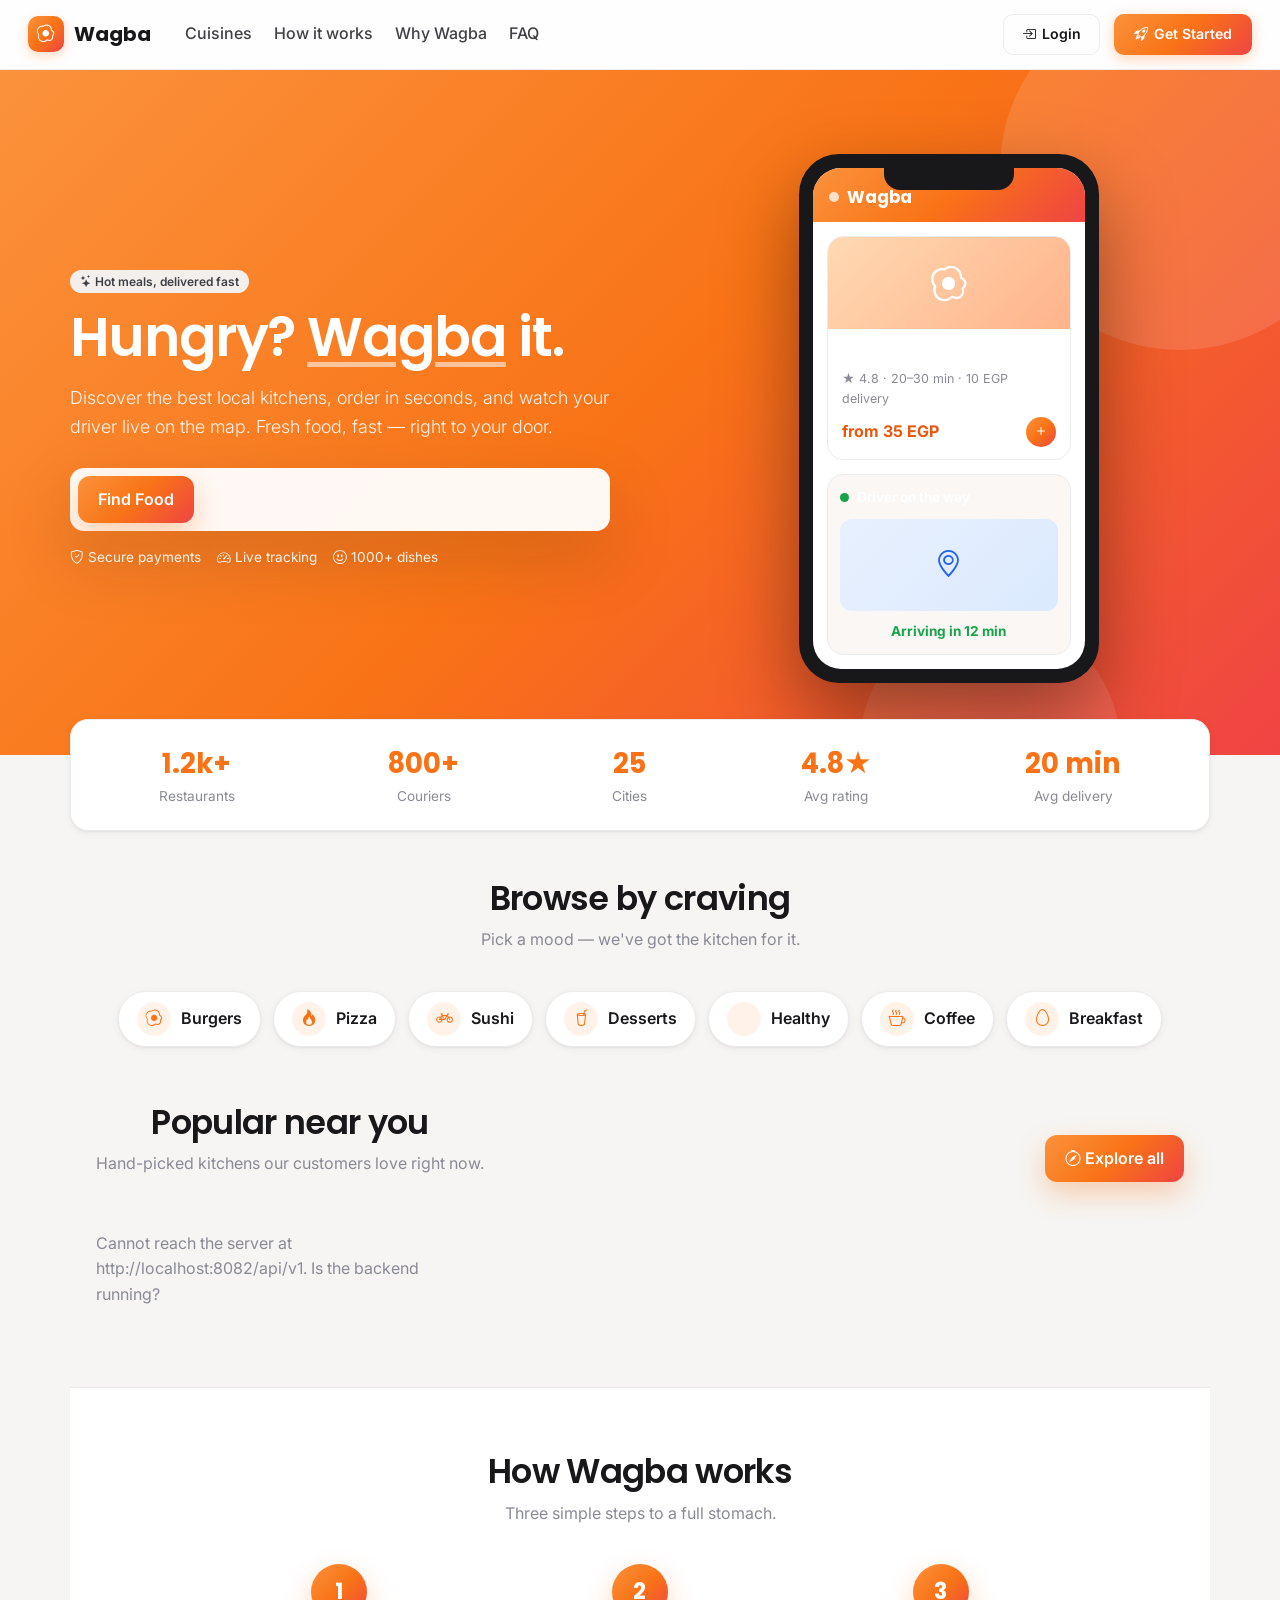
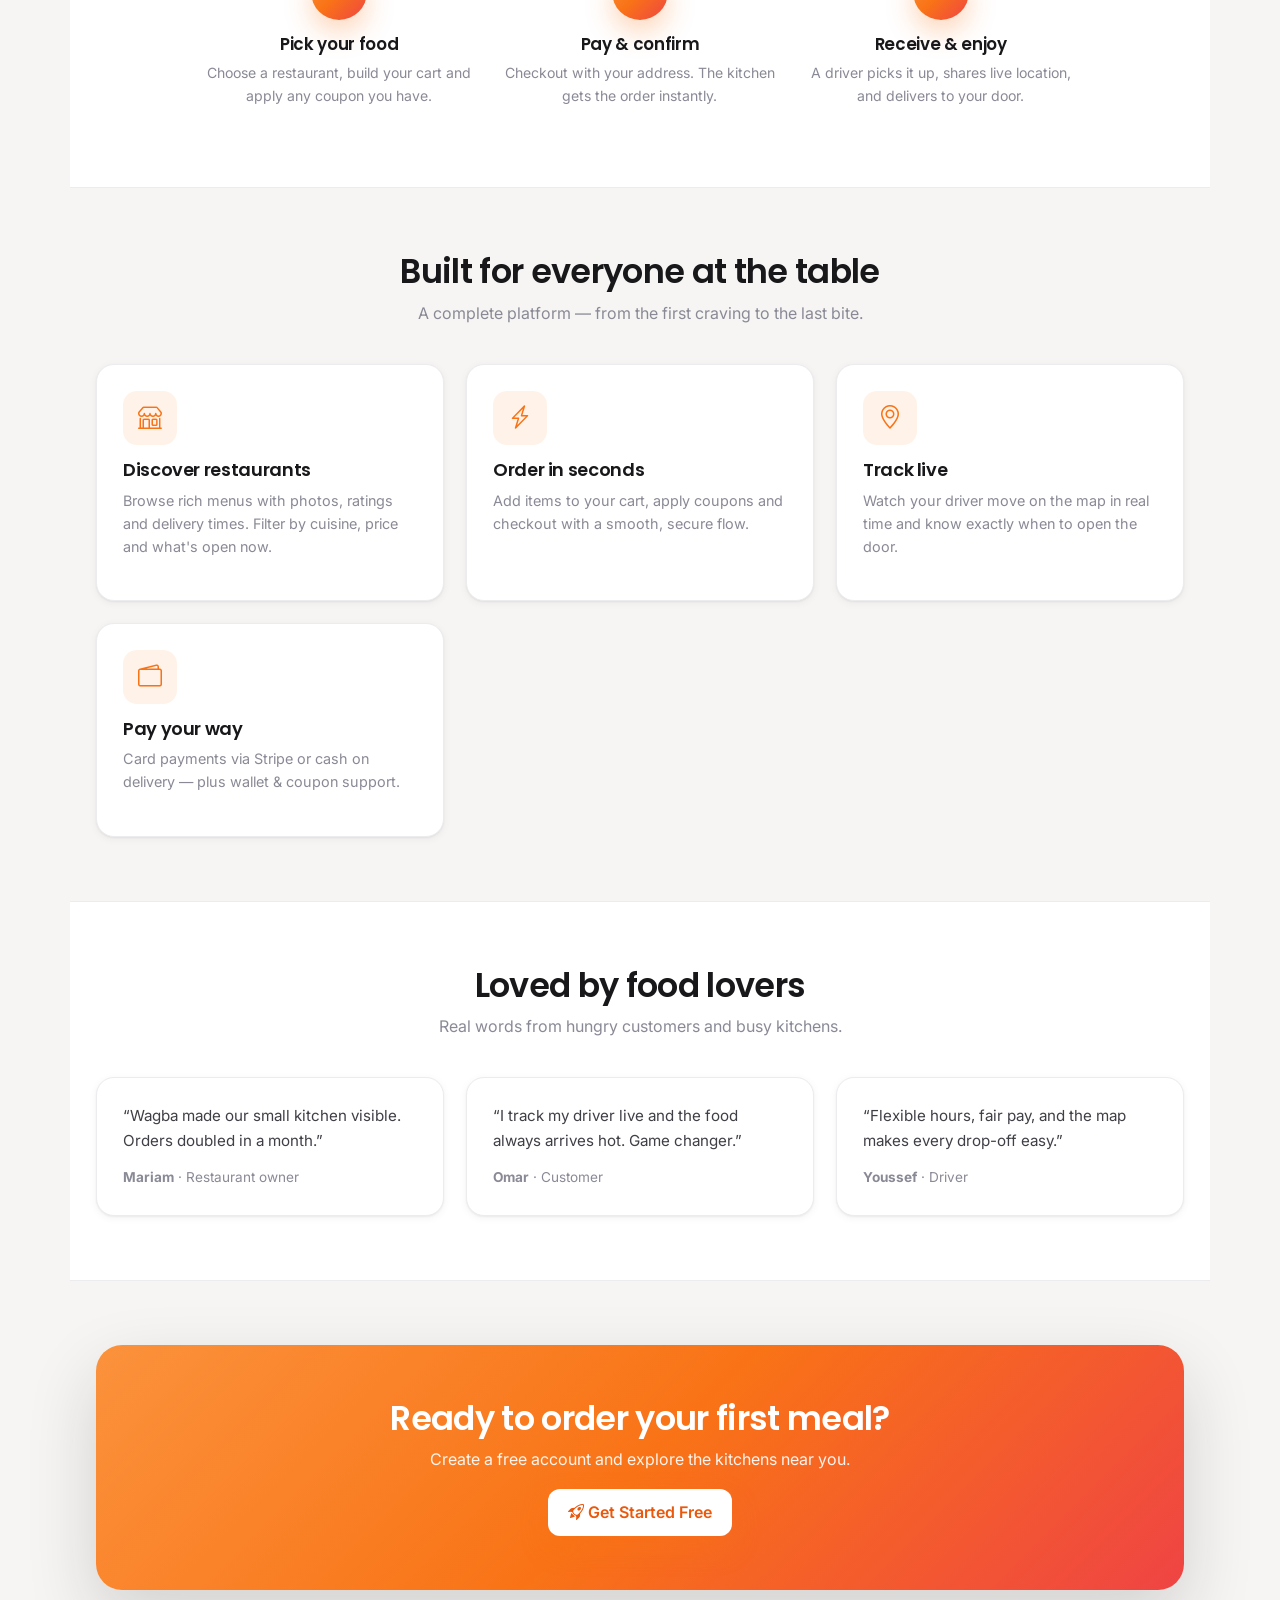
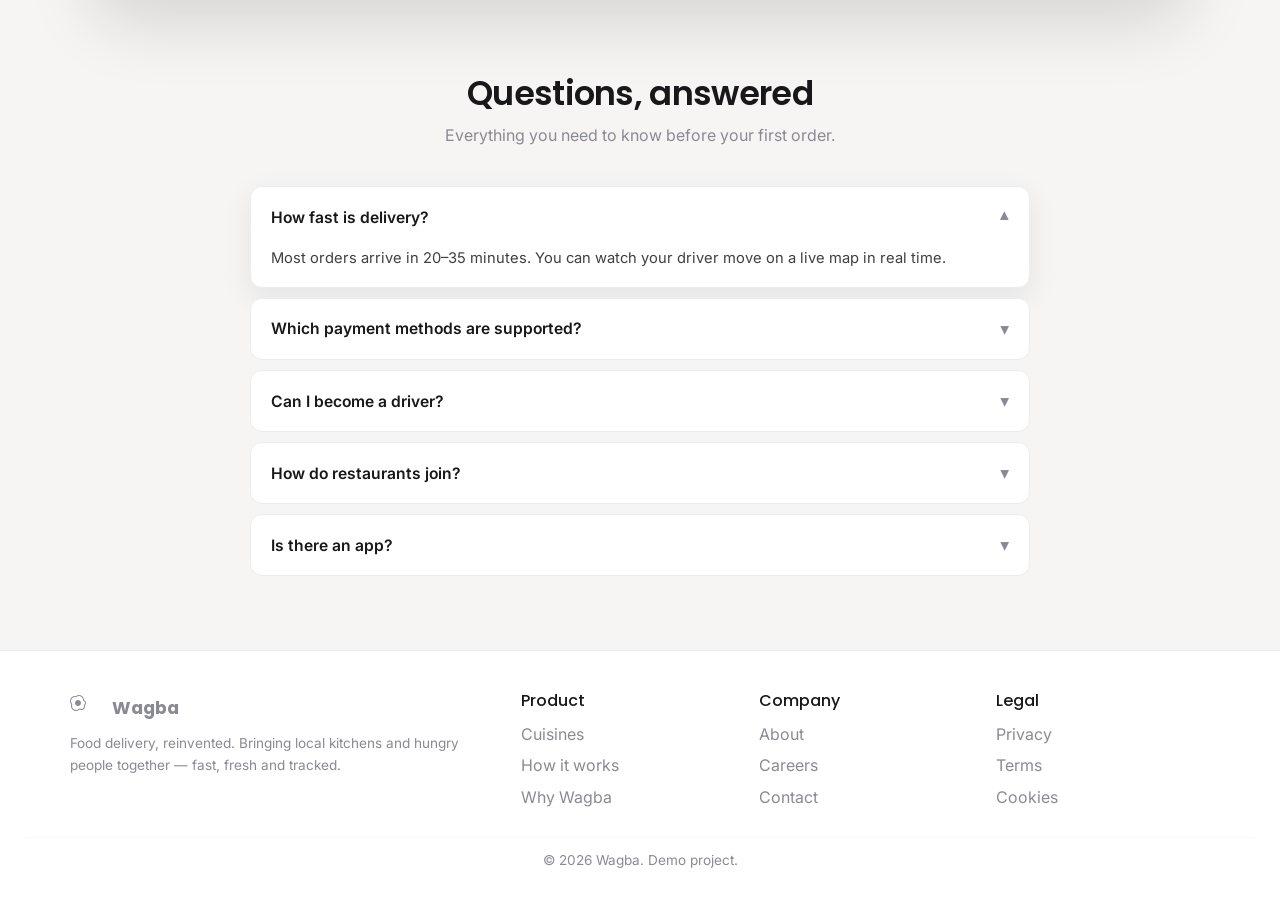
==== commit 959a3d86: "fix: version bump, remove dead reviews page, remove unused heroSearch - Bump all CSS to v=53, common" ====
--- a/wagba-food-delivery-system-Frontend/index.html
+++ b/wagba-food-delivery-system-Frontend/index.html
@@ -8,7 +8,7 @@
   <link href="https://fonts.googleapis.com/css2?family=Inter:wght@400;500;600;700&family=Poppins:wght@500;600;700&display=swap" rel="stylesheet">
   <link href="https://cdn.jsdelivr.net/npm/bootstrap@5.3.3/dist/css/bootstrap.min.css" rel="stylesheet">
   <link href="https://cdn.jsdelivr.net/npm/bootstrap-icons@1.11.3/font/bootstrap-icons.min.css" rel="stylesheet">
-  <link href="css/styles.css?v=51" rel="stylesheet">
+  <link href="css/styles.css?v=53" rel="stylesheet">
 </head>
 <body>
 
@@ -34,8 +34,6 @@
       <h1 class="mt-3">Hungry? <span style="text-decoration:underline; text-underline-offset:6px; text-decoration-color:rgba(255,255,255,.55)">Wagba</span> it.</h1>
       <p class="lead">Discover the best local kitchens, order in seconds, and watch your driver live on the map. Fresh food, fast — right to your door.</p>
       <div class="hero-search">
-        <i class="bi bi-geo-alt" style="align-self:center;color:var(--brand-dark)"></i>
-        <input id="heroSearch" class="form-control" placeholder="Enter your delivery address…">
         <button class="btn-brand" onclick="openAuth('register')">Find Food</button>
       </div>
       <div class="mt-3 d-flex gap-3 small muted" style="color:rgba(255,255,255,.92)">
@@ -252,7 +250,7 @@
 </div>
 
 <script src="https://cdn.jsdelivr.net/npm/bootstrap@5.3.3/dist/js/bootstrap.bundle.min.js"></script>
-<script src="js/common.js?v=50"></script>
+<script src="js/common.js?v=51"></script>
 <script>
   let _pendingEmail = '';
   let _pendingRole = '';
--- a/wagba-food-delivery-system-Frontend/css/styles.css
+++ b/wagba-food-delivery-system-Frontend/css/styles.css
@@ -130,8 +130,6 @@
 }
 .icon-btn:hover { background: var(--surface-3); }
 .nav-cart .side-badge { position: absolute; top: -6px; right: -6px; }
-.api-box { display: flex; align-items: center; gap: 6px; }
-.api-box .form-control { width: 250px; font-size: .78rem; }
 
 /* ---------- App shell ---------- */
 .app-shell { display: flex; min-height: 100vh; background:
@@ -223,17 +221,6 @@
   padding: 2px 8px; border-radius: 999px; background: var(--brand-soft); color: var(--brand-dark);
   flex: 0 0 auto;
 }
-
-.side-profile {
-  margin-top: auto; display: flex; align-items: center; gap: 11px; cursor: pointer;
-  border-radius: 12px; padding: 12px; transition: .15s;
-}
-.side-profile:hover { background: var(--surface-2); }
-.sp-avatar { width: 38px; height: 38px; border-radius: 50%; background: var(--gradient); color: #fff; font-weight: 700; display: grid; place-items: center; flex: 0 0 auto; }
-.sp-info { min-width: 0; }
-.sp-name { font-weight: 600; font-size: .9rem; color: var(--ink); display: flex; align-items: center; gap: 5px; }
-.sp-name i { font-size: .78rem; color: var(--muted); }
-.sp-email { font-size: .76rem; color: var(--muted); white-space: nowrap; overflow: hidden; text-overflow: ellipsis; }
 
 .main { flex: 1; min-width: 0; display: flex; flex-direction: column; background: linear-gradient(180deg, rgba(255,255,255,.42), transparent 220px); }
 .topbar {
@@ -394,16 +381,6 @@
 .form-control:focus, .form-select:focus { border-color: var(--brand); box-shadow: 0 0 0 4px color-mix(in srgb, var(--brand) 18%, transparent); background: var(--surface); outline: none; }
 
 .toolbar .filters { display:flex; align-items:center; gap:10px; flex-wrap:wrap; }
-.select-wrap { position: relative; display:inline-flex; align-items:center; }
-.select-wrap > i { position:absolute; left:13px; color: var(--muted); font-size:.95rem; pointer-events:none; }
-.fw-select {
-  -webkit-appearance:none; appearance:none; background: var(--surface); border:1px solid var(--line); color: var(--ink);
-  border-radius:999px; padding:9px 34px 9px 34px; font-weight:600; font-size:.85rem; cursor:pointer; min-width:155px;
-  transition: border-color .15s, box-shadow .15s, background .15s;
-}
-.fw-select:hover { border-color: var(--brand); }
-.fw-select:focus { outline:none; border-color: var(--brand); box-shadow: 0 0 0 4px color-mix(in srgb, var(--brand) 18%, transparent); }
-.select-wrap::after { content:'▾'; position:absolute; right:14px; color: var(--muted); font-size:.85rem; pointer-events:none; }
 
 .dd { position: relative; }
 .dd-toggle { display:inline-flex; align-items:center; gap:9px; background: var(--surface); border:1px solid var(--line); color: var(--ink); border-radius:999px; padding:9px 14px; font-weight:600; font-size:.85rem; cursor:pointer; min-width:158px; transition: border-color .15s, box-shadow .15s, background .15s; }
@@ -555,7 +532,6 @@
 .hero p.lead { font-size: 1.12rem; color: rgba(255,255,255,.92); margin: 18px 0 26px; }
 .hero-search { display: flex; gap: 10px; background: rgba(255,255,255,.95); padding: 8px; border-radius: 14px; box-shadow: var(--shadow-lg); max-width: 540px; }
 .hero-search .form-control { border: none; box-shadow: none; flex: 1; color: var(--ink); }
-.hero-art { border-radius: 24px; overflow: hidden; box-shadow: var(--shadow-lg); background: rgba(255,255,255,.12); min-height: 340px; display: grid; place-items: center; color: #fff; font-size: 6rem; backdrop-filter: blur(4px); }
 
 .stats-strip { background: var(--surface); border: 1px solid var(--line); border-radius: var(--radius); box-shadow: var(--shadow-sm); max-width: 1140px; margin: -36px auto 0; position: relative; z-index: 5; }
 .stats-strip .wrap { padding: 22px 18px; display: flex; flex-wrap: wrap; gap: 14px; justify-content: space-around; }
@@ -777,8 +753,6 @@
 /* Status badge polish */
 .badge { font-size: .72rem; font-weight: 700; padding: 4px 10px; border-radius: 999px; letter-spacing: .02em; }
 
-.mini-row { display: flex; align-items: center; justify-content: space-between; gap: 10px; padding: 10px 0; border-bottom: 1px solid var(--line-2); }
-.mini-row:last-child { border-bottom: none; }
 
 /* ============================================================
    SETTINGS / MENU LISTS
@@ -794,8 +768,6 @@
 @keyframes shimmer { 100% { transform: translateX(100%); } }
 .view-enter { animation: viewIn .28s ease; }
 @keyframes viewIn { from { opacity: 0; transform: translateY(8px); } to { opacity: 1; transform: translateY(0); } }
-.cart-ic { position: relative; display: inline-flex; }
-.cart-badge { position: absolute; top: -7px; right: -9px; font-size: .6rem; font-weight: 700; padding: 2px 5px; border-radius: 999px; line-height: 1; min-width: 17px; text-align: center; box-shadow: 0 0 0 2px var(--surface); }
 .fm-grid { display: grid; grid-template-columns: 1fr 1fr; gap: 14px 16px; }
 .fm-full { grid-column: 1 / -1; }
 .fm-toggle { display: flex; align-items: center; justify-content: space-between; background: var(--surface-2); border: 1px solid var(--line); border-radius: 12px; padding: 10px 14px; }
@@ -816,7 +788,6 @@
 .notif-badge { position: absolute; top: 2px; right: 2px; min-width: 18px; height: 18px; padding: 0 5px; border-radius: 9px; background: var(--danger); color: #fff; font-size: 11px; font-weight: 700; display: inline-flex; align-items: center; justify-content: center; line-height: 1; }
 .notif-panel { position: absolute; top: 58px; right: 12px; width: 360px; max-height: 420px; overflow: auto; background: var(--surface); border: 1px solid var(--line); border-radius: 16px; box-shadow: 0 16px 48px rgba(24,24,27,.12); z-index: 1000; }
 .notif-head { display: flex; justify-content: space-between; align-items: center; padding: 12px 16px; border-bottom: 1px solid var(--line); font-weight: 700; background: var(--gradient); color: #fff; border-radius: 16px 16px 0 0; }
-.notif-head .btn-link { color: #fff; }
 .notif-item { display: flex; gap: 12px; align-items: flex-start; padding: 12px 14px; border-bottom: 1px solid var(--line-2); cursor: pointer; position: relative; transition: background .12s; }
 .notif-item:hover { background: var(--surface-2); }
 .notif-item:last-child { border-bottom: 0; }
@@ -911,7 +882,6 @@
 /* ============================================================
    RESPONSIVE — mobile bottom nav
    ============================================================ */
-.menu-toggle { display: none; }
 .sidebar-backdrop { position: fixed; inset: 0; background: rgba(15,23,42,.45); z-index: 125; display: none; }
 .sidebar-backdrop.show { display: block; }
 @media (max-width: 900px) {
@@ -937,16 +907,11 @@
   .topbar { top: 0; padding: 14px 16px; }
   .wagba-nav { padding: 9px 14px; gap: 10px; background: #fefefe; }
   .wagba-nav .brand-name { display: none; }
-  .wagba-nav .menu-toggle { display: none; }
   .nav-brand { display: flex; gap: 9px; }
   .nav-brand .brand-name { display: inline; font-size: 1.16rem; }
   .nav-brand .logo { width: 34px; height: 34px; border-radius: 10px; font-size: 1.05rem; }
   .wagba-nav .icon-btn { width: 40px; height: 40px; border-radius: 12px; }
   .nav-cart .side-badge { top: -5px; right: -5px; }
-  .wagba-nav .loc-btn span { display: none; }
-  .wagba-nav .nav-title h1 { font-size: 1rem; }
-  .wagba-nav .nav-title .nt-sub { display: none; }
-  .wagba-nav .api-box { display: none; }
   .wagba-nav .chip .text-dark,
   .wagba-nav .chip .role-pill { display: none; }
   .wagba-nav .chip { padding: 4px 8px 4px 4px; }
@@ -985,7 +950,6 @@
   .hero-search { flex-direction: column; align-items: stretch; }
   .hero-search i { align-self: flex-start; }
   .hero-search .btn-brand { width: 100%; }
-  .hero-art { display: none; }
   .stats-strip .wrap { gap: 10px; padding: 16px 12px; }
   .stats-strip .num { font-size: 1.3rem; }
   .stats-strip .lbl { font-size: .78rem; }
@@ -1244,7 +1208,6 @@
 .cancel-banner .btn-light:hover { transform: scale(1.03); box-shadow: 0 4px 12px rgba(255,255,255,.2); }
 
 /* Order detail modal */
-.od-head { display: flex; justify-content: space-between; align-items: flex-start; gap: 12px; margin-bottom: 4px; }
 .od-section { padding: 14px 0; border-top: 1px solid var(--line); }
 .od-section h6 { font-size: .82rem; text-transform: uppercase; letter-spacing: .04em; color: var(--muted); margin-bottom: 10px; }
 .od-item { display: flex; align-items: center; gap: 12px; padding: 8px 0; }
